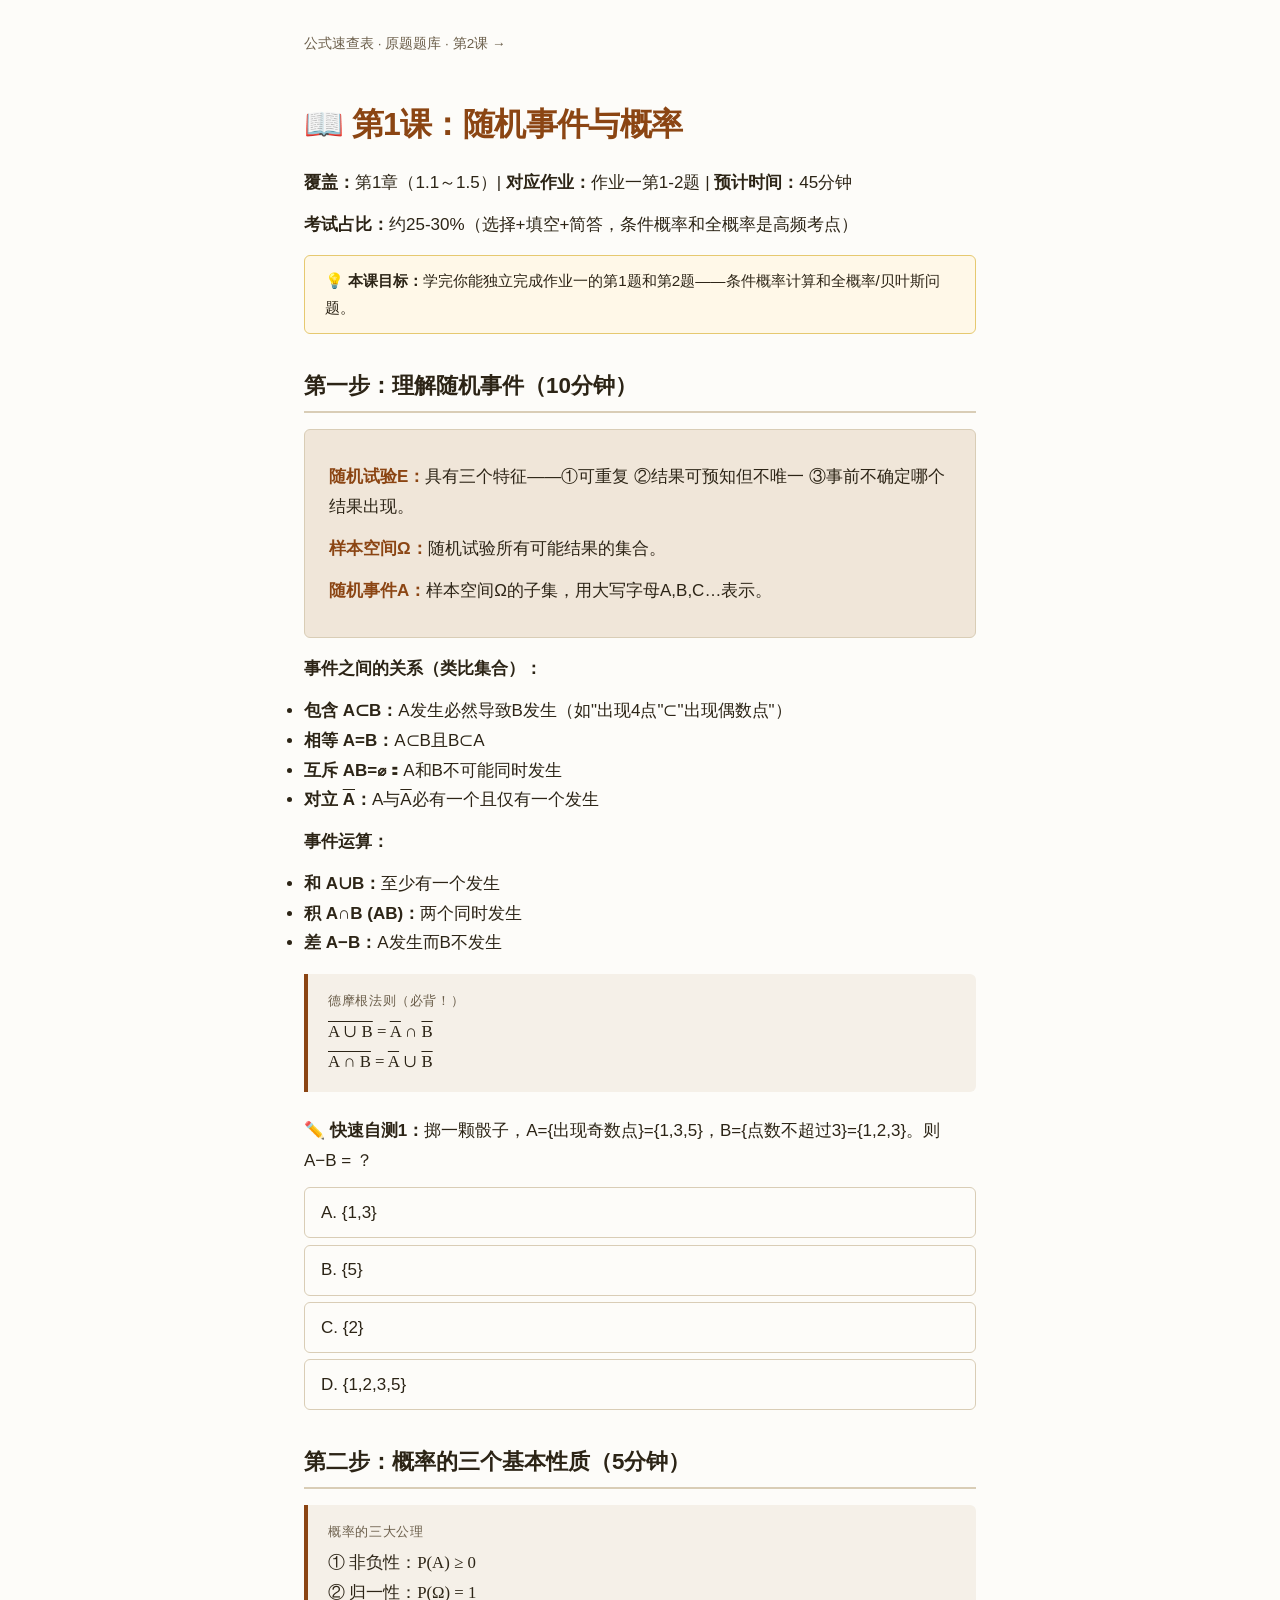
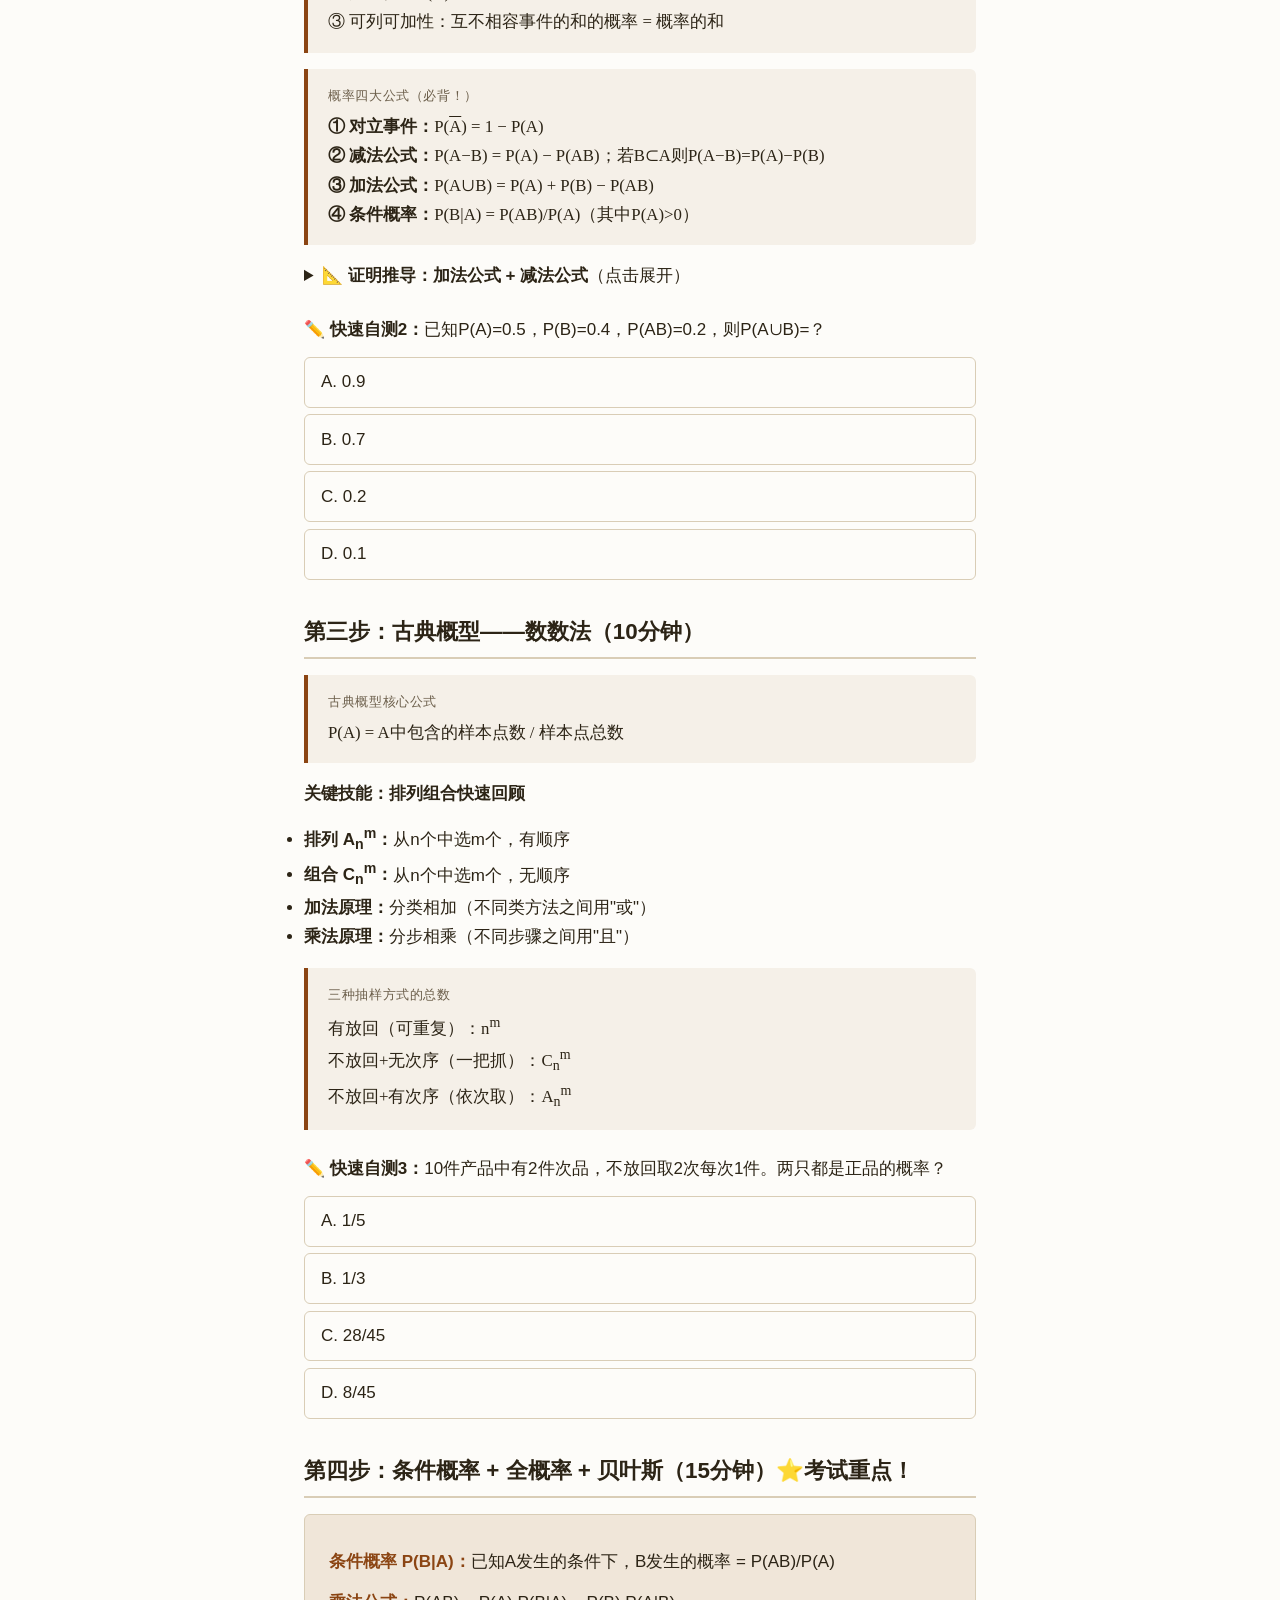
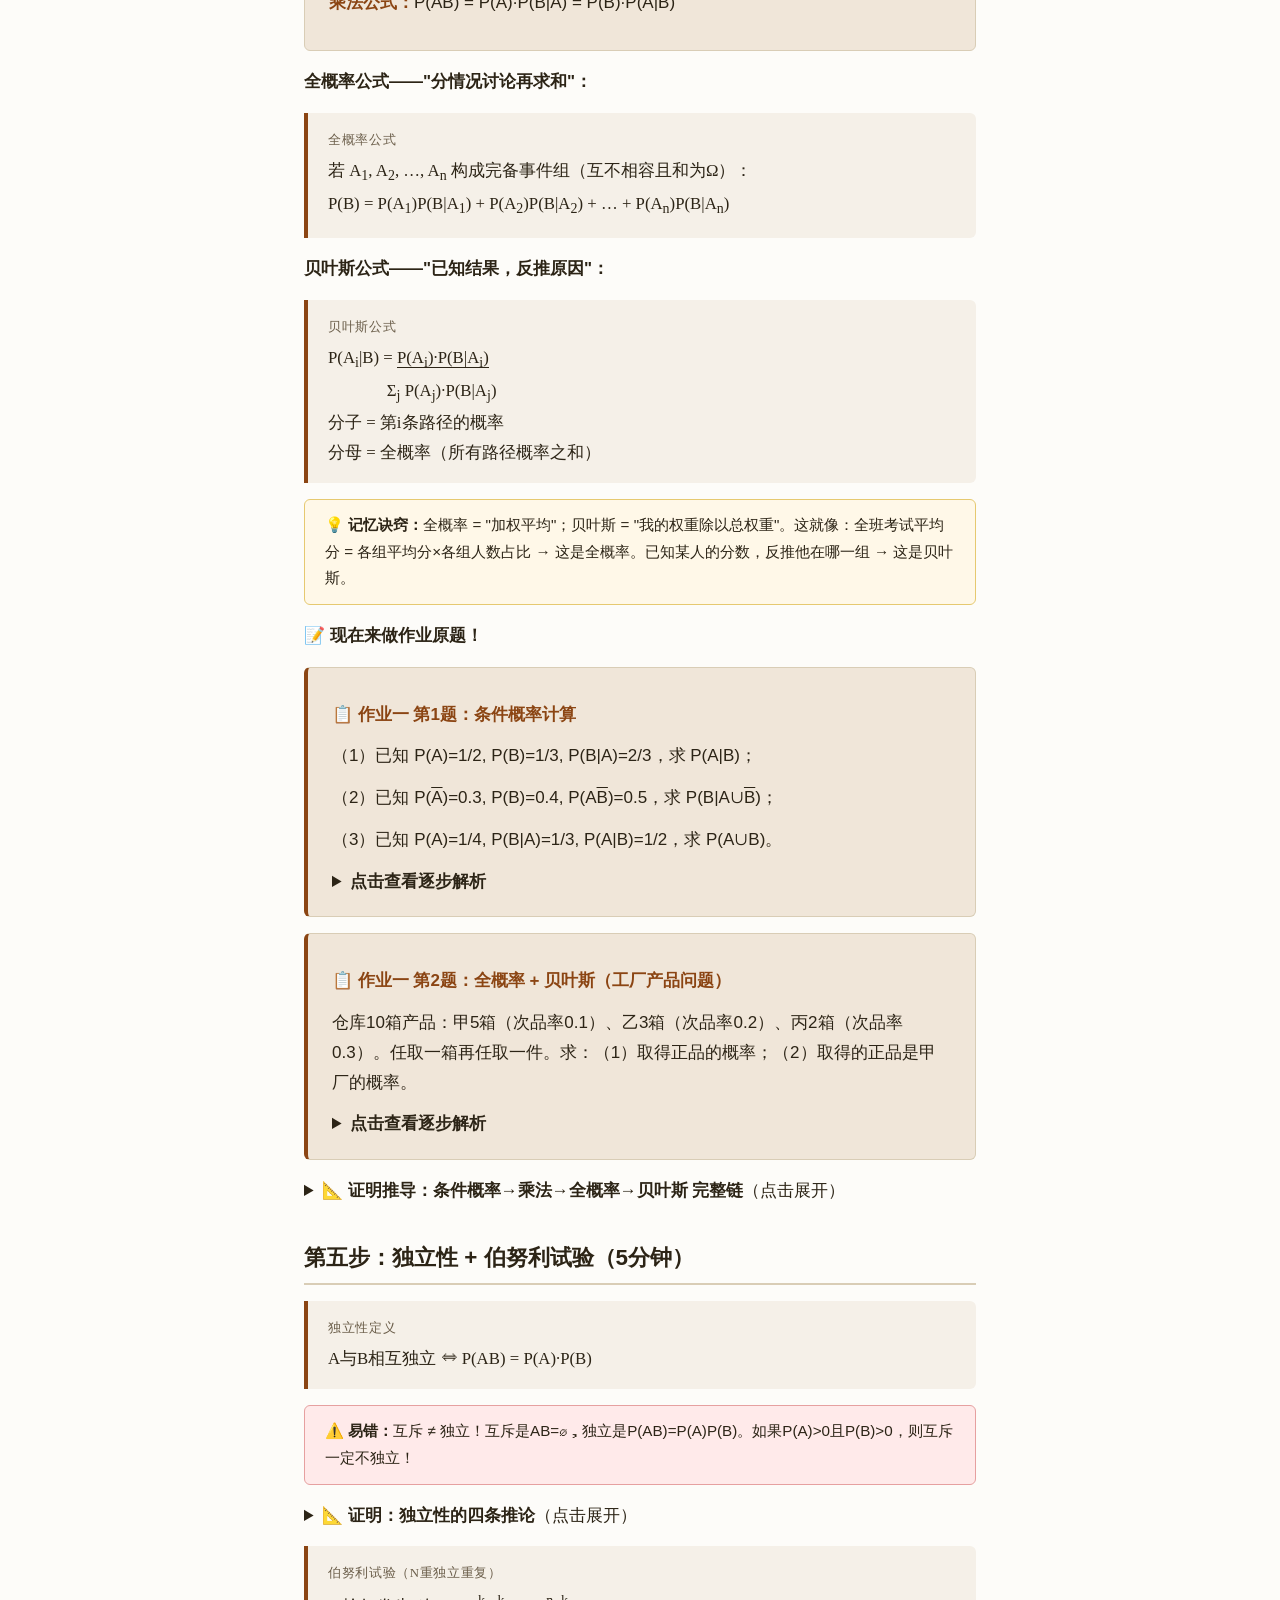
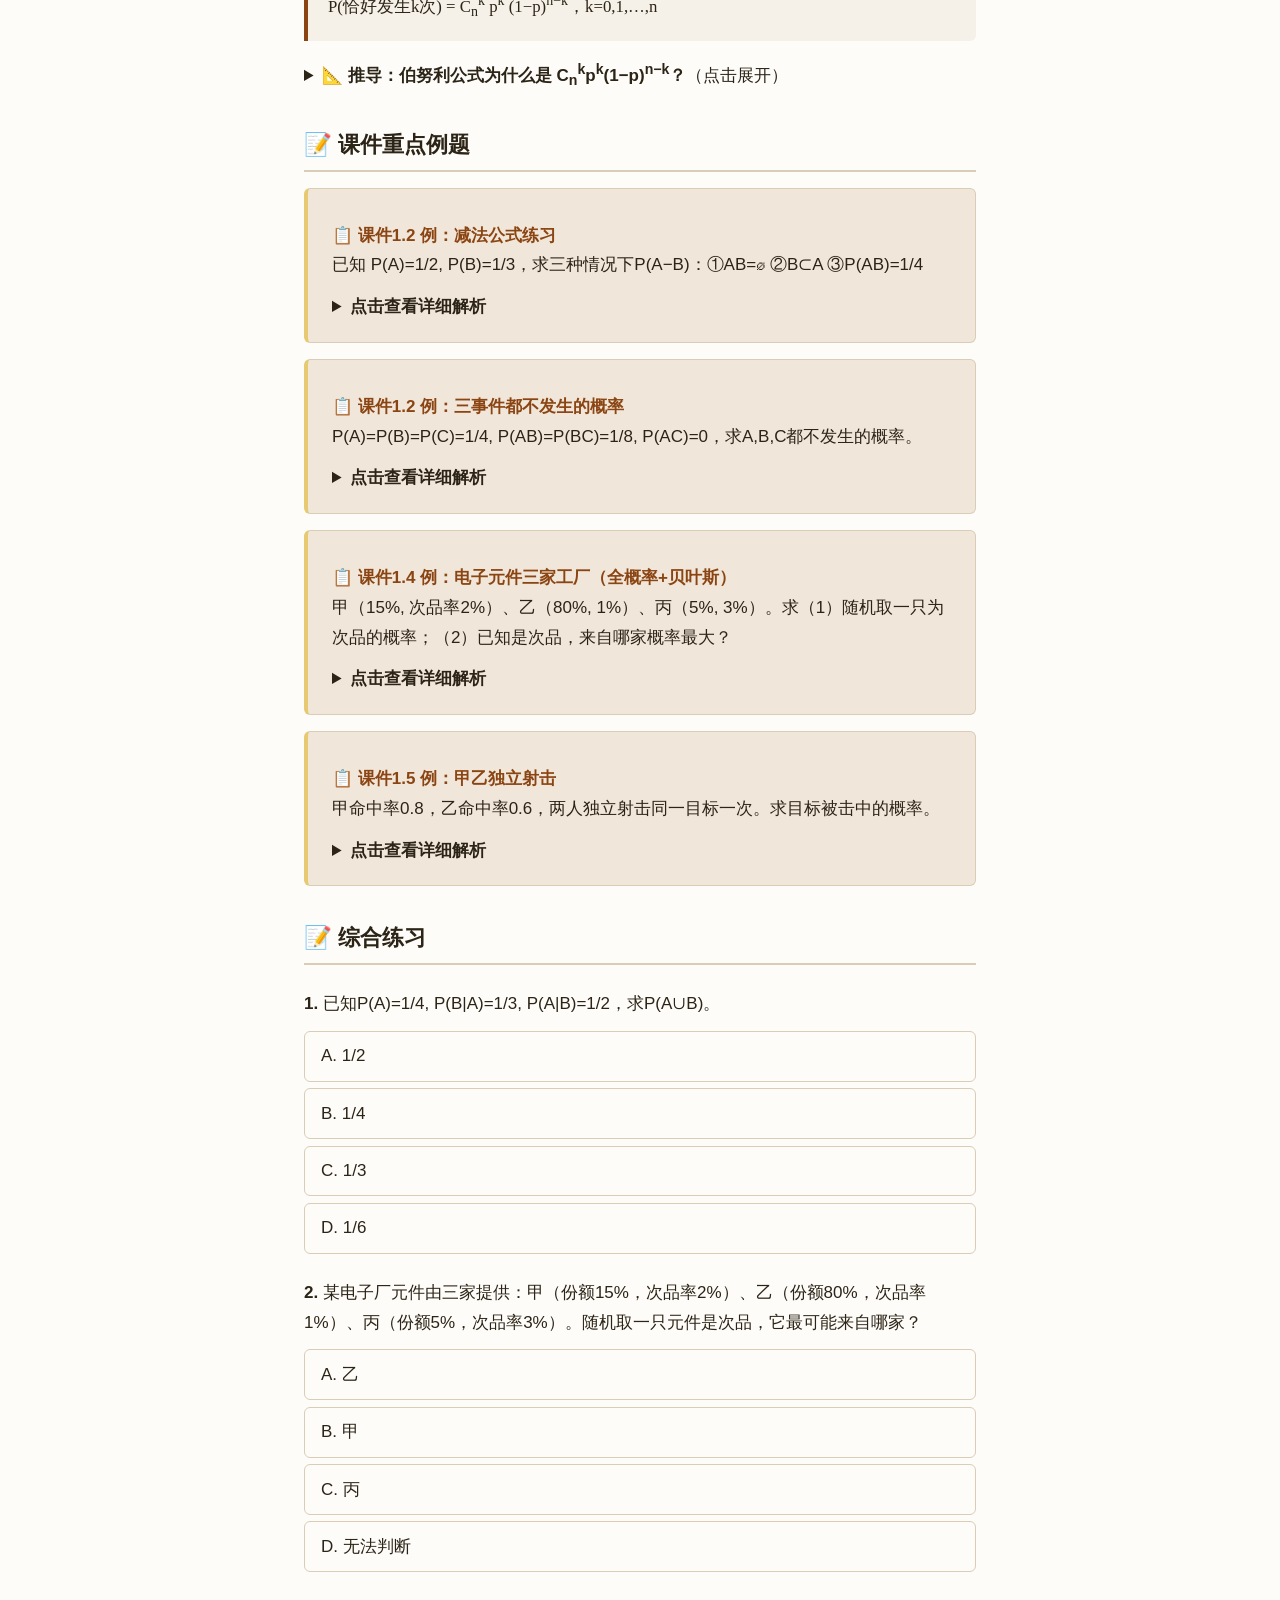
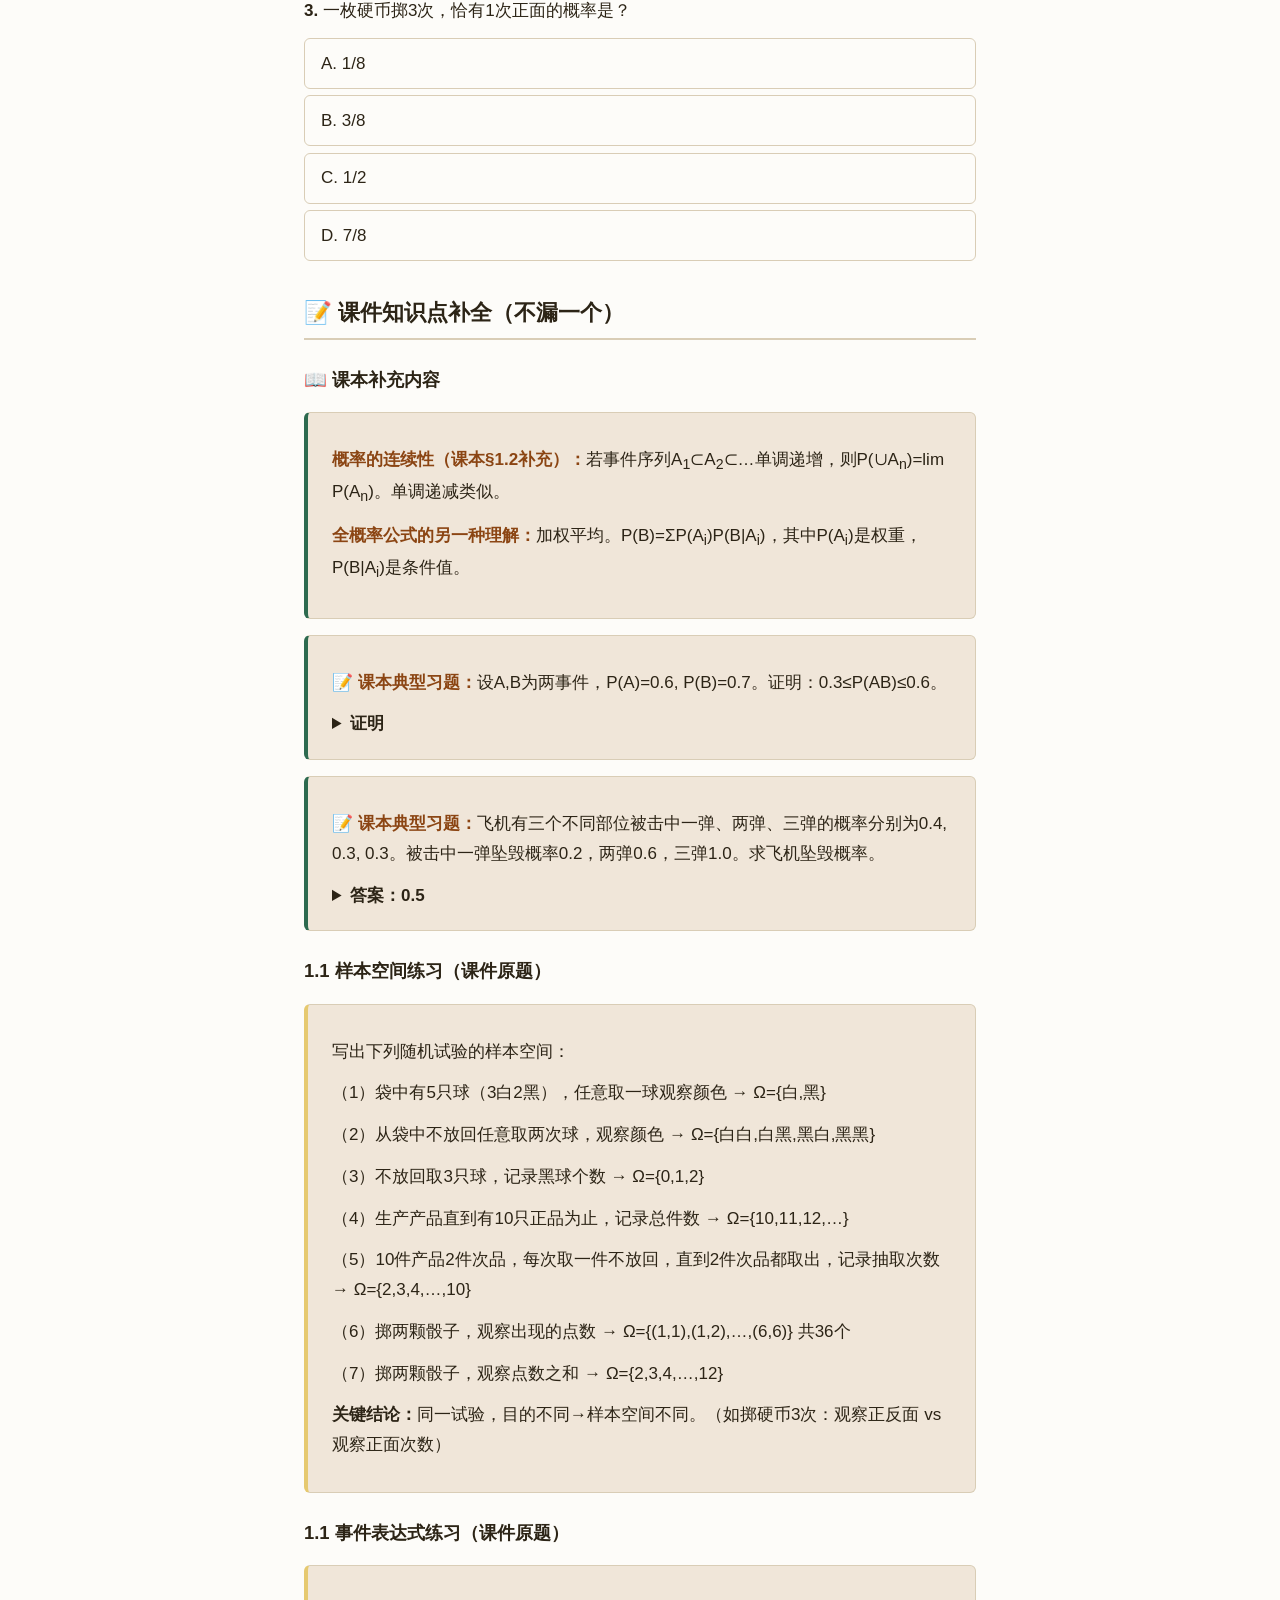
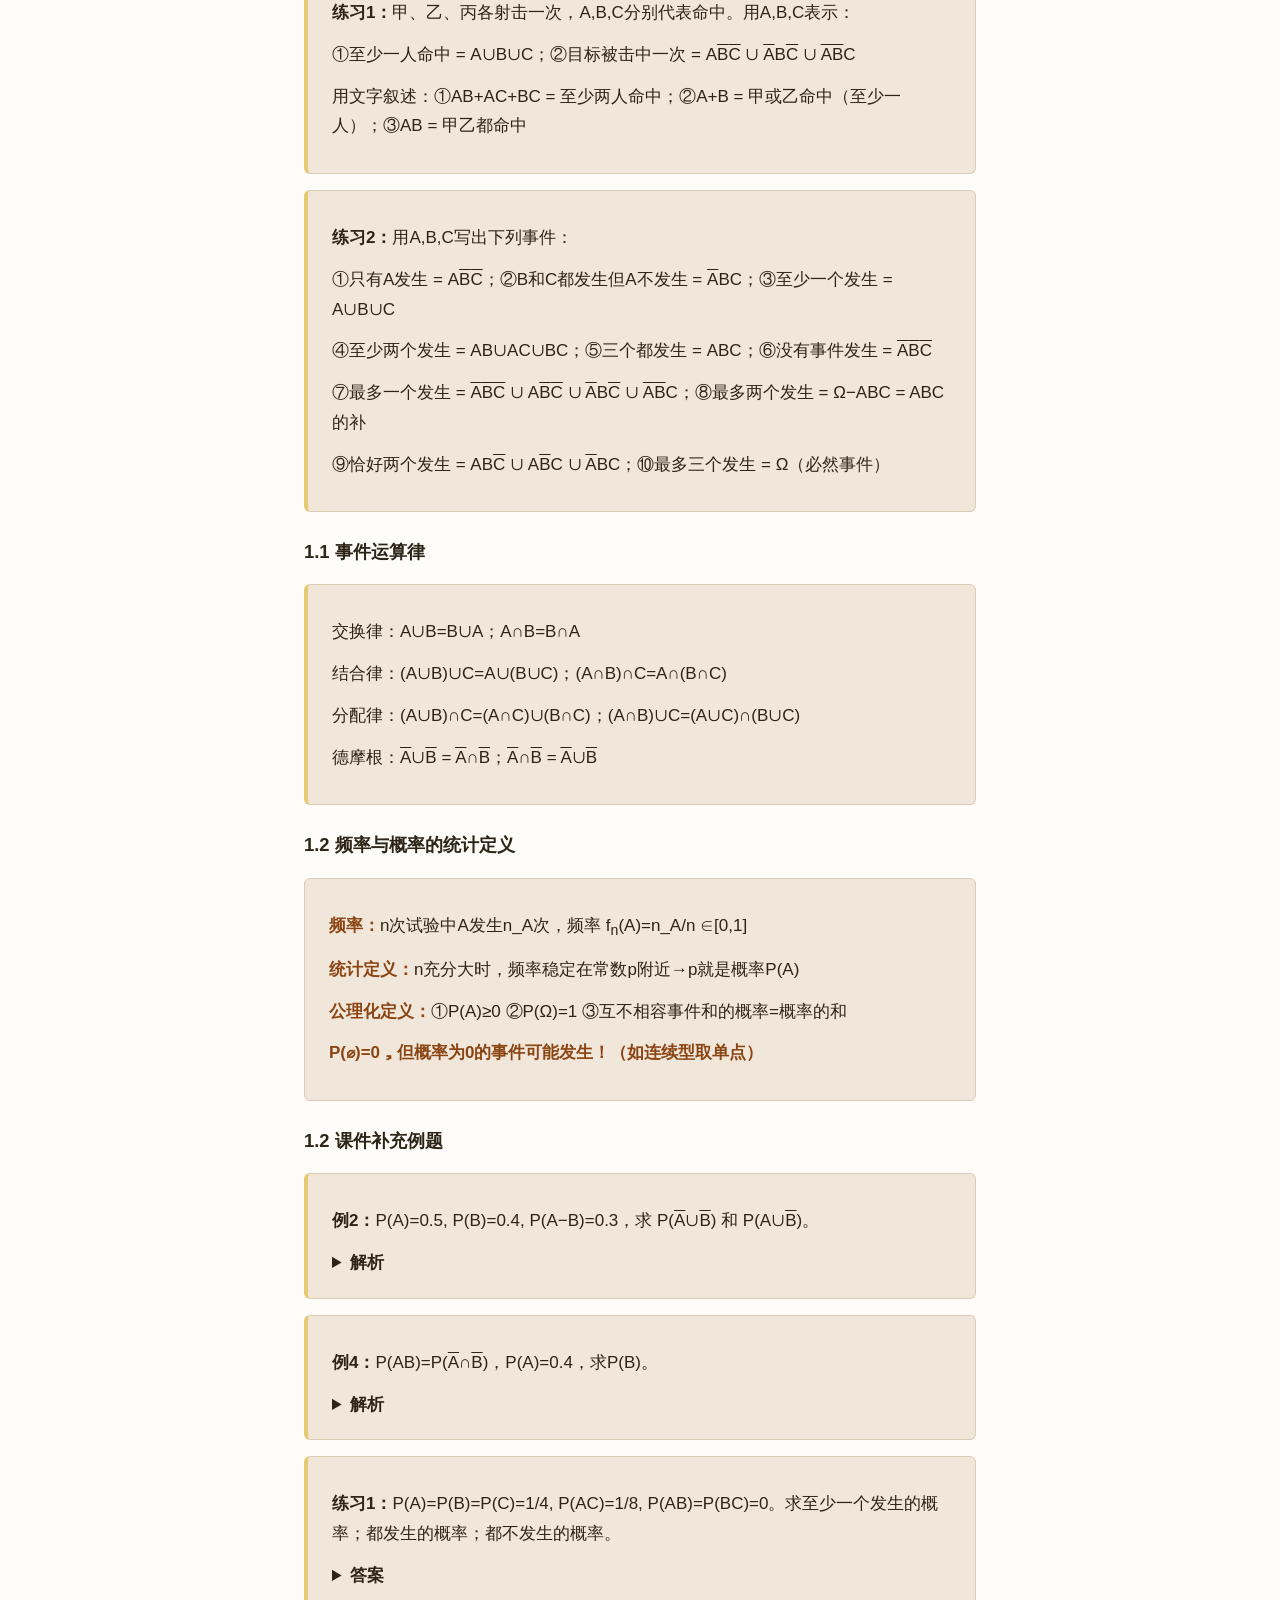
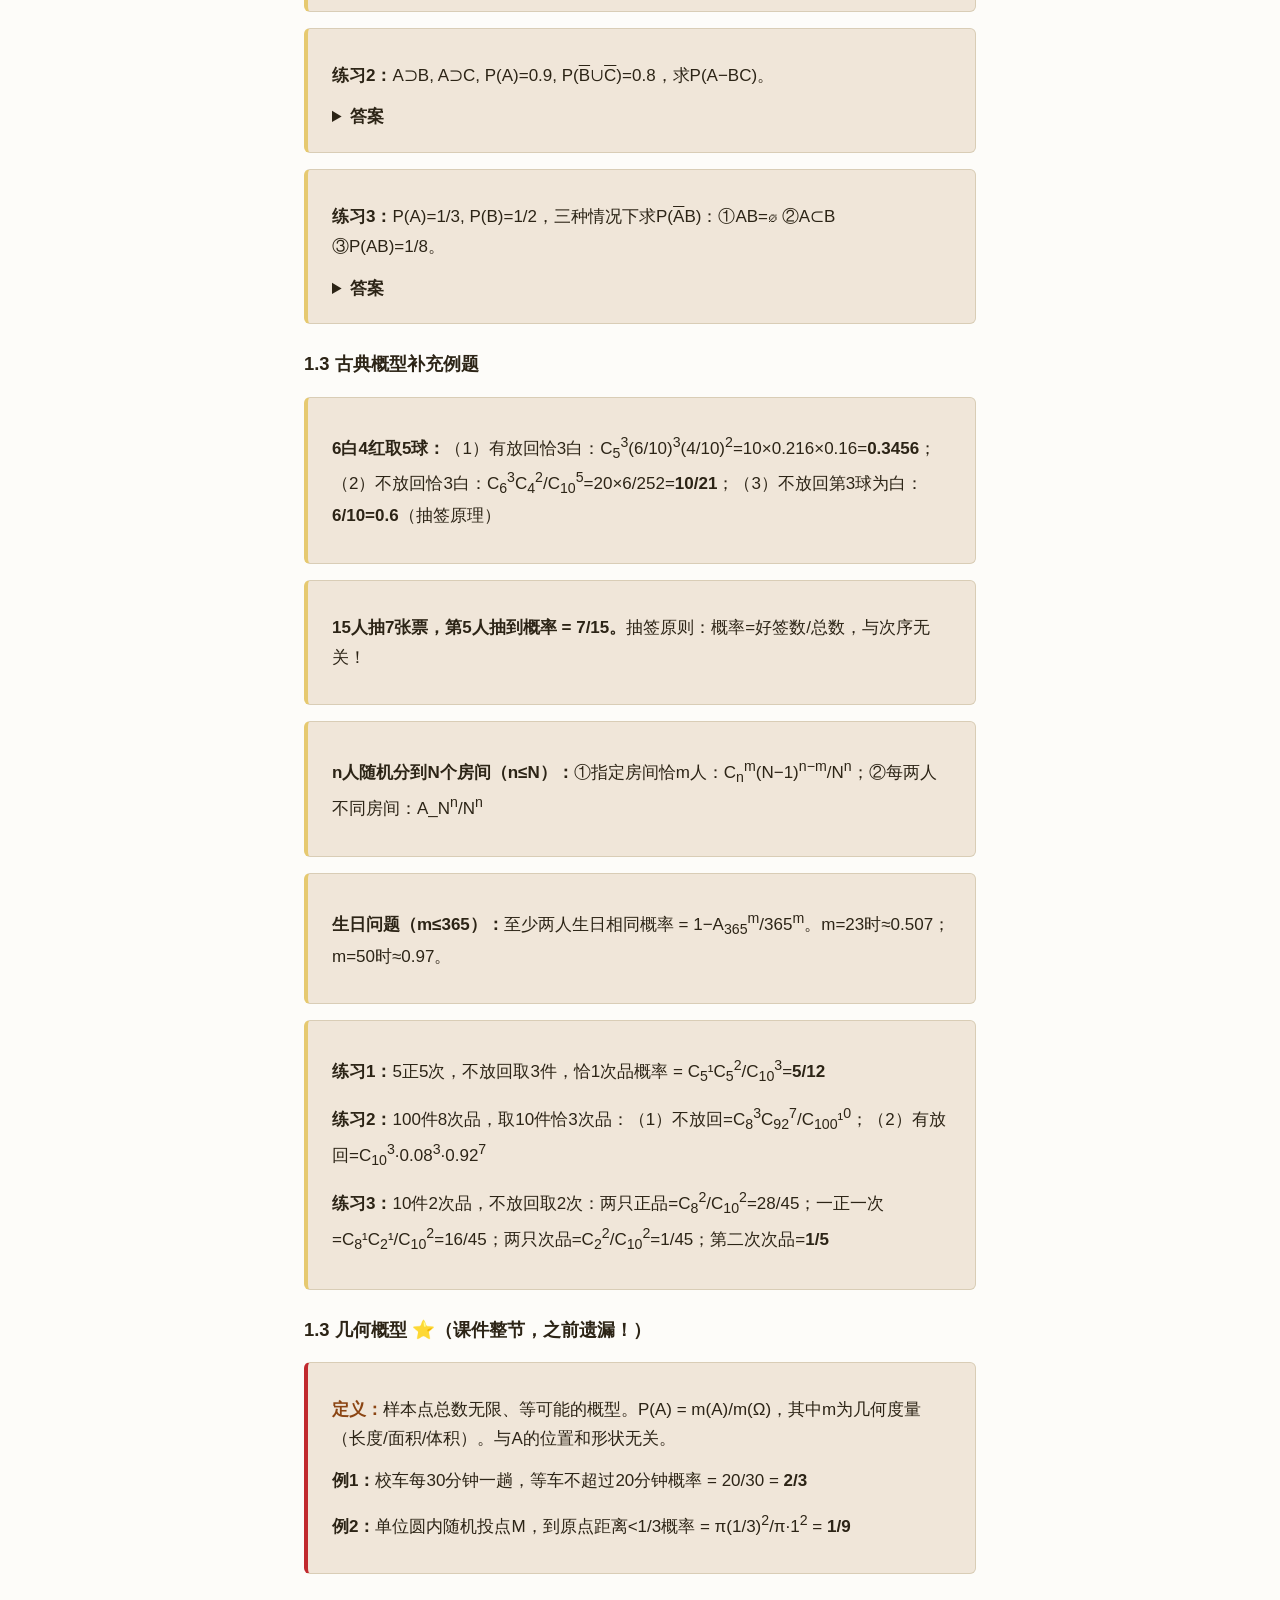
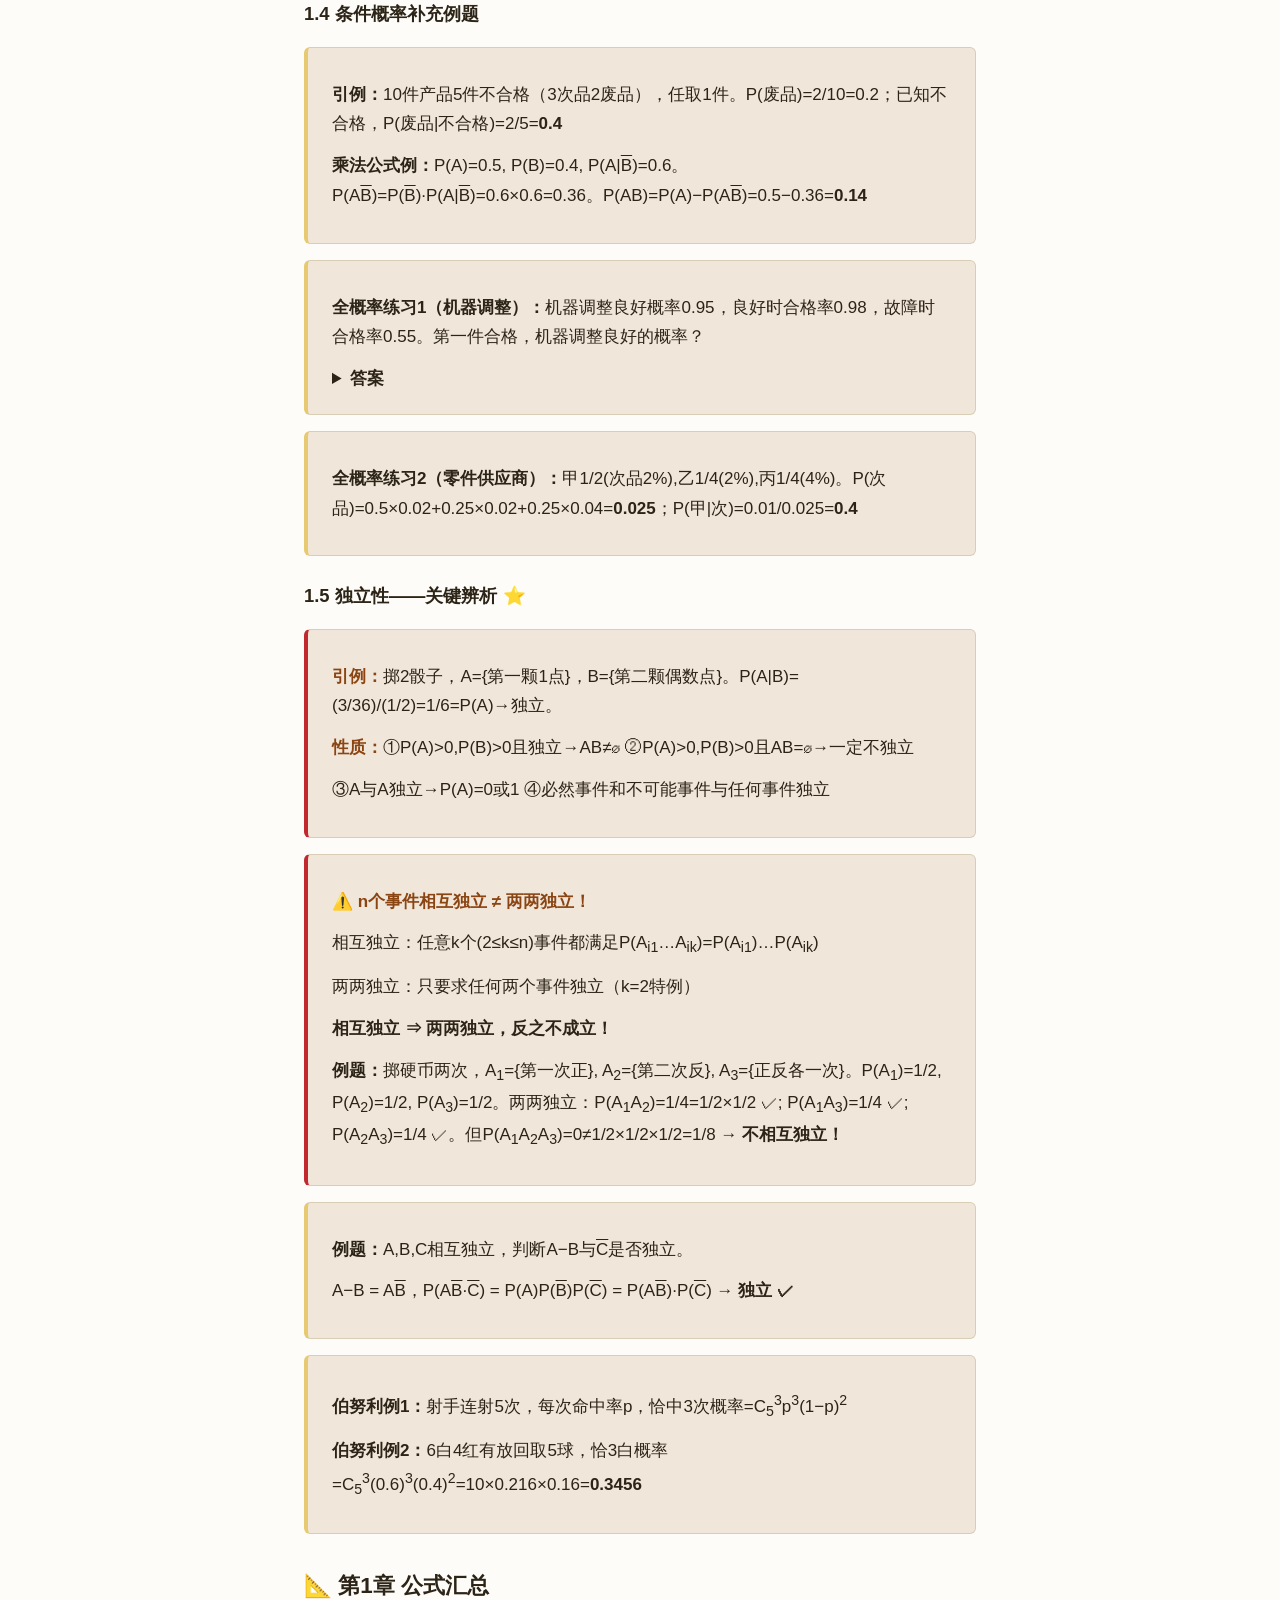
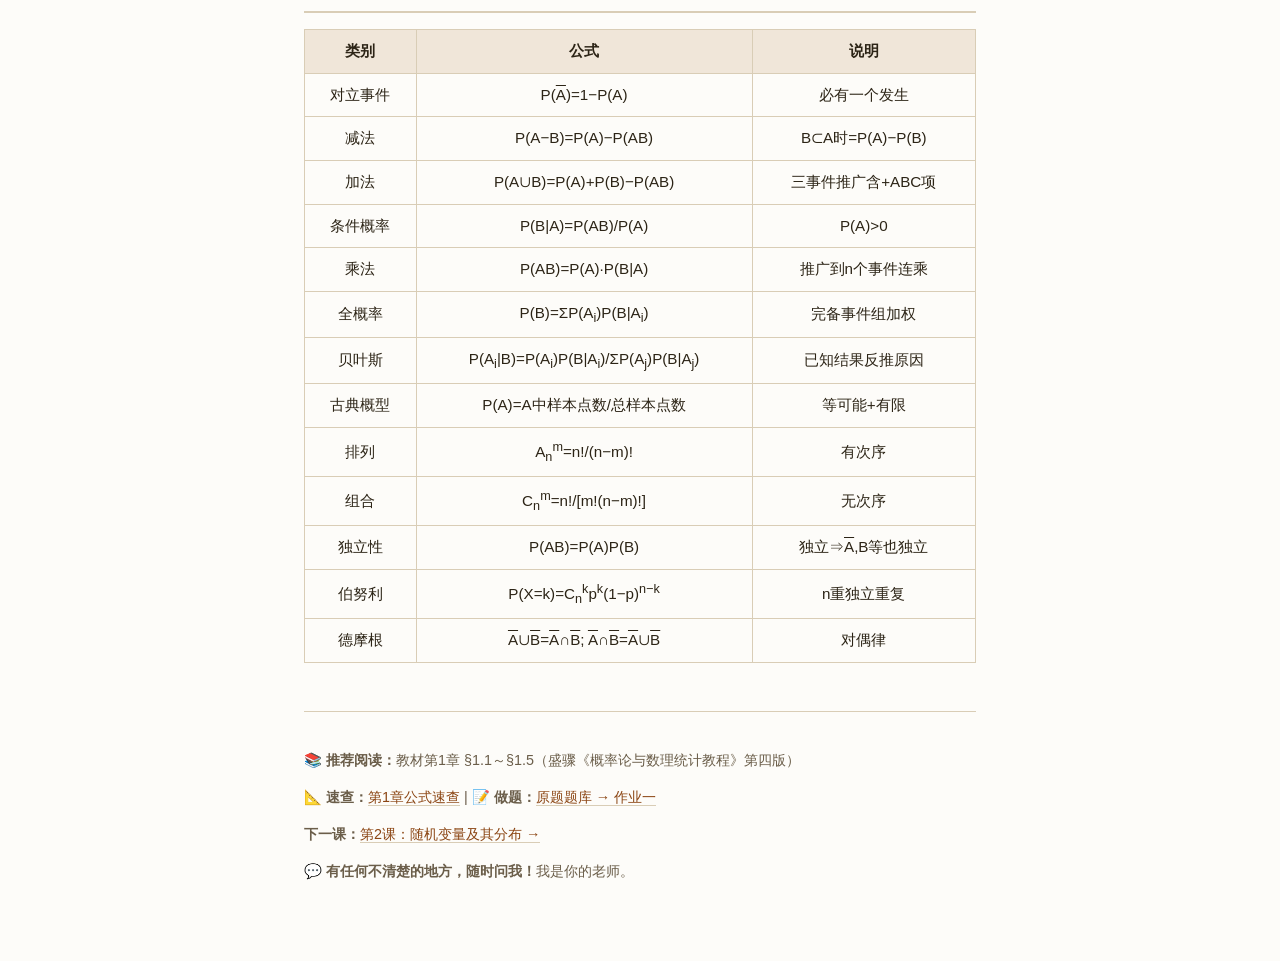
==== lessons/0001-random-events.html @ 6c40376c "修复Unicode结合字符macron→标准HTML overline（ĀB̄C̄等所有实例）" ====
<!DOCTYPE html>
<html lang="zh-CN">
<head>
<meta charset="UTF-8">
<meta name="viewport" content="width=device-width, initial-scale=1.0">
<title>第1课：随机事件与概率</title>
<link rel="stylesheet" href="../assets/style.css">
</head>
<body>

<nav class="breadcrumb">
  <a href="../reference/formula-cheat-sheet.html">公式速查表</a> ·
  <a href="../reference/exam-bank.html">原题题库</a> ·
  <a href="0002-random-variables.html">第2课 →</a>
</nav>

<h1>📖 第1课：随机事件与概率</h1>
<p><strong>覆盖：</strong>第1章（1.1～1.5）| <strong>对应作业：</strong>作业一第1-2题 | <strong>预计时间：</strong>45分钟</p>
<p><strong>考试占比：</strong>约25-30%（选择+填空+简答，条件概率和全概率是高频考点）</p>

<div class="tip">
  <strong>本课目标：</strong>学完你能独立完成作业一的第1题和第2题——条件概率计算和全概率/贝叶斯问题。
</div>

<!-- ====== SECTION 1 ====== -->
<h2>第一步：理解随机事件（10分钟）</h2>

<div class="def-card">
  <p><span class="term">随机试验E：</span>具有三个特征——①可重复 ②结果可预知但不唯一 ③事前不确定哪个结果出现。</p>
  <p><span class="term">样本空间Ω：</span>随机试验所有可能结果的集合。</p>
  <p><span class="term">随机事件A：</span>样本空间Ω的子集，用大写字母A,B,C…表示。</p>
</div>

<p><strong>事件之间的关系（类比集合）：</strong></p>
<ul>
  <li><strong>包含 A⊂B：</strong>A发生必然导致B发生（如"出现4点"⊂"出现偶数点"）</li>
  <li><strong>相等 A=B：</strong>A⊂B且B⊂A</li>
  <li><strong>互斥 AB=∅：</strong>A和B不可能同时发生</li>
  <li><strong>对立 <span style="text-decoration:overline">A</span>：</strong>A与<span style="text-decoration:overline">A</span>必有一个且仅有一个发生</li>
</ul>

<p><strong>事件运算：</strong></p>
<ul>
  <li><strong>和 A∪B：</strong>至少有一个发生</li>
  <li><strong>积 A∩B (AB)：</strong>两个同时发生</li>
  <li><strong>差 A−B：</strong>A发生而B不发生</li>
</ul>

<div class="formula">
  <span class="label">德摩根法则（必背！）</span>
  <span style="text-decoration:overline">A ∪ B</span> = <span style="text-decoration:overline">A</span> ∩ <span style="text-decoration:overline">B</span><br>
  <span style="text-decoration:overline">A ∩ B</span> = <span style="text-decoration:overline">A</span> ∪ <span style="text-decoration:overline">B</span>
</div>

<div class="quiz" id="quiz1">
  <p class="question"><strong>✏️ 快速自测1：</strong>掷一颗骰子，A={出现奇数点}={1,3,5}，B={点数不超过3}={1,2,3}。则 A−B = ？</p>
  <div class="options">
    <div class="option" onclick="checkQuiz('quiz1', this, false)">A. {1,3}</div>
    <div class="option" onclick="checkQuiz('quiz1', this, true)">B. {5}</div>
    <div class="option" onclick="checkQuiz('quiz1', this, false)">C. {2}</div>
    <div class="option" onclick="checkQuiz('quiz1', this, false)">D. {1,2,3,5}</div>
  </div>
  <div class="feedback" id="quiz1-fb"></div>
</div>

<!-- ====== SECTION 2 ====== -->
<h2>第二步：概率的三个基本性质（5分钟）</h2>

<div class="formula">
  <span class="label">概率的三大公理</span>
  ① 非负性：P(A) ≥ 0<br>
  ② 归一性：P(Ω) = 1<br>
  ③ 可列可加性：互不相容事件的和的概率 = 概率的和
</div>

<div class="formula">
  <span class="label">概率四大公式（必背！）</span>
  <strong>① 对立事件：</strong>P(<span style="text-decoration:overline">A</span>) = 1 − P(A)<br>
  <strong>② 减法公式：</strong>P(A−B) = P(A) − P(AB)；若B⊂A则P(A−B)=P(A)−P(B)<br>
  <strong>③ 加法公式：</strong>P(A∪B) = P(A) + P(B) − P(AB)<br>
  <strong>④ 条件概率：</strong>P(B|A) = P(AB)/P(A)（其中P(A)>0）
</div>

<details class="proof-block">
<summary><strong>📐 证明推导：加法公式 + 减法公式</strong>（点击展开）</summary>
<div style="padding:0.75rem 0">
<p><strong>加法公式 P(A∪B)=P(A)+P(B)−P(AB)：</strong></p>
<ol class="steps">
  <li>分解：A∪B = A ∪ (B−A) = A ∪ (B<span style="text-decoration:overline">A</span>)，且 A 与 B<span style="text-decoration:overline">A</span> 互不相容</li>
  <li>由可列可加性：P(A∪B) = P(A) + P(B<span style="text-decoration:overline">A</span>)</li>
  <li>又 B = AB ∪ B<span style="text-decoration:overline">A</span>（互不相容），P(B)=P(AB)+P(B<span style="text-decoration:overline">A</span>)，故 P(B<span style="text-decoration:overline">A</span>)=P(B)−P(AB)</li>
  <li>代入：P(A∪B)=P(A)+P(B)−P(AB)</li>
</ol>
<p><strong>减法公式 P(A−B)=P(A)−P(AB)：</strong></p>
<ol class="steps">
  <li>A = AB ∪ A<span style="text-decoration:overline">B</span>（互不相容）</li>
  <li>P(A)=P(AB)+P(A<span style="text-decoration:overline">B</span>)，而 A−B=A<span style="text-decoration:overline">B</span></li>
  <li>移项：P(A−B)=P(A)−P(AB)</li>
  <li>若 B⊂A，则 AB=B，P(A−B)=P(A)−P(B)，且 P(A)≥P(B)</li>
</ol>
</div>
</details>

<div class="quiz" id="quiz2">
  <p class="question"><strong>✏️ 快速自测2：</strong>已知P(A)=0.5，P(B)=0.4，P(AB)=0.2，则P(A∪B)=？</p>
  <div class="options">
    <div class="option" onclick="checkQuiz('quiz2', this, false)">A. 0.9</div>
    <div class="option" onclick="checkQuiz('quiz2', this, true)">B. 0.7</div>
    <div class="option" onclick="checkQuiz('quiz2', this, false)">C. 0.2</div>
    <div class="option" onclick="checkQuiz('quiz2', this, false)">D. 0.1</div>
  </div>
  <div class="feedback" id="quiz2-fb"></div>
</div>

<!-- ====== SECTION 3 ====== -->
<h2>第三步：古典概型——数数法（10分钟）</h2>

<div class="formula">
  <span class="label">古典概型核心公式</span>
  P(A) = A中包含的样本点数 / 样本点总数
</div>

<p><strong>关键技能：排列组合快速回顾</strong></p>
<ul>
  <li><strong>排列 A<sub>n</sub><sup>m</sup>：</strong>从n个中选m个，有顺序</li>
  <li><strong>组合 C<sub>n</sub><sup>m</sup>：</strong>从n个中选m个，无顺序</li>
  <li><strong>加法原理：</strong>分类相加（不同类方法之间用"或"）</li>
  <li><strong>乘法原理：</strong>分步相乘（不同步骤之间用"且"）</li>
</ul>

<div class="formula">
  <span class="label">三种抽样方式的总数</span>
  有放回（可重复）：n<sup>m</sup><br>
  不放回+无次序（一把抓）：C<sub>n</sub><sup>m</sup><br>
  不放回+有次序（依次取）：A<sub>n</sub><sup>m</sup>
</div>

<div class="quiz" id="quiz3">
  <p class="question"><strong>✏️ 快速自测3：</strong>10件产品中有2件次品，不放回取2次每次1件。两只都是正品的概率？</p>
  <div class="options">
    <div class="option" onclick="checkQuiz('quiz3', this, false)">A. 1/5</div>
    <div class="option" onclick="checkQuiz('quiz3', this, false)">B. 1/3</div>
    <div class="option" onclick="checkQuiz('quiz3', this, true)">C. 28/45</div>
    <div class="option" onclick="checkQuiz('quiz3', this, false)">D. 8/45</div>
  </div>
  <div class="feedback" id="quiz3-fb"></div>
</div>

<!-- ====== SECTION 4 ====== -->
<h2>第四步：条件概率 + 全概率 + 贝叶斯（15分钟）⭐考试重点！</h2>

<div class="def-card">
  <p><span class="term">条件概率 P(B|A)：</span>已知A发生的条件下，B发生的概率 = P(AB)/P(A)</p>
  <p><span class="term">乘法公式：</span>P(AB) = P(A)·P(B|A) = P(B)·P(A|B)</p>
</div>

<p><strong>全概率公式——"分情况讨论再求和"：</strong></p>
<div class="formula">
  <span class="label">全概率公式</span>
  若 A<sub>1</sub>, A<sub>2</sub>, …, A<sub>n</sub> 构成完备事件组（互不相容且和为Ω）：<br>
  P(B) = P(A<sub>1</sub>)P(B|A<sub>1</sub>) + P(A<sub>2</sub>)P(B|A<sub>2</sub>) + … + P(A<sub>n</sub>)P(B|A<sub>n</sub>)
</div>

<p><strong>贝叶斯公式——"已知结果，反推原因"：</strong></p>
<div class="formula">
  <span class="label">贝叶斯公式</span>
  P(A<sub>i</sub>|B) = <span style="border-bottom:1px solid #2c2416">P(A<sub>i</sub>)·P(B|A<sub>i</sub>)</span><br>
  <span style="margin-left:3.5em">Σ<sub>j</sub> P(A<sub>j</sub>)·P(B|A<sub>j</sub>)</span><br>
  分子 = 第i条路径的概率<br>
  分母 = 全概率（所有路径概率之和）
</div>

<div class="tip">
  <strong>记忆诀窍：</strong>全概率 = "加权平均"；贝叶斯 = "我的权重除以总权重"。这就像：全班考试平均分 = 各组平均分×各组人数占比 → 这是全概率。已知某人的分数，反推他在哪一组 → 这是贝叶斯。
</div>

<p><strong>📝 现在来做作业原题！</strong></p>

<div class="def-card" style="border-left:4px solid var(--accent)">
<p><span class="term">📋 作业一 第1题：条件概率计算</span></p>
<p>（1）已知 P(A)=1/2, P(B)=1/3, P(B|A)=2/3，求 P(A|B)；</p>
<p>（2）已知 P(<span style="text-decoration:overline">A</span>)=0.3, P(B)=0.4, P(A<span style="text-decoration:overline">B</span>)=0.5，求 P(B|A∪<span style="text-decoration:overline">B</span>)；</p>
<p>（3）已知 P(A)=1/4, P(B|A)=1/3, P(A|B)=1/2，求 P(A∪B)。</p>
<details><summary><strong>点击查看逐步解析</strong></summary>
<div style="padding:0.5rem 0">
<p><strong>（1）</strong><br>
<strong>已知：</strong>P(A)=1/2, P(B)=1/3, P(B|A)=2/3，<strong>求：</strong>P(A|B)<br><br>
<strong>第1步——用条件概率公式求P(AB)：</strong><br>
P(B|A) = P(AB)/P(A) → P(AB) = P(A) × P(B|A)<br>
代入：P(AB) = (1/2) × (2/3) = 2/6 = <strong>1/3</strong><br><br>
<strong>第2步——再用条件概率公式求P(A|B)：</strong><br>
P(A|B) = P(AB)/P(B) = (1/3)/(1/3) = <strong>1</strong><br>
（一个数除以自己=1，意味着已知B发生则A必定发生）</p>
<p><strong>（2）</strong><br>
<strong>已知：</strong>P(<span style="text-decoration:overline">A</span>)=0.3, P(B)=0.4, P(A<span style="text-decoration:overline">B</span>)=0.5，<strong>求：</strong>P(B|A∪<span style="text-decoration:overline">B</span>)<br><br>
<strong>第1步——求P(A)：</strong><br>
对立事件：P(A) = 1 − P(<span style="text-decoration:overline">A</span>) = 1 − 0.3 = <strong>0.7</strong><br><br>
<strong>第2步——求P(AB)：</strong><br>
减法公式：P(A−B) = P(A) − P(AB)，而A−B = A<span style="text-decoration:overline">B</span><br>
所以 P(AB) = P(A) − P(A<span style="text-decoration:overline">B</span>) = 0.7 − 0.5 = <strong>0.2</strong><br><br>
<strong>第3步——求P(A∪<span style="text-decoration:overline">B</span>)：</strong><br>
P(<span style="text-decoration:overline">B</span>) = 1 − 0.4 = 0.6<br>
加法公式：P(A∪<span style="text-decoration:overline">B</span>) = P(A) + P(<span style="text-decoration:overline">B</span>) − P(A<span style="text-decoration:overline">B</span>)<br>
= 0.7 + 0.6 − 0.5 = <strong>0.8</strong><br><br>
<strong>第4步——求P(B|A∪<span style="text-decoration:overline">B</span>)：</strong><br>
条件概率：该值 = P(B∩(A∪<span style="text-decoration:overline">B</span>))/P(A∪<span style="text-decoration:overline">B</span>)<br>
B∩(A∪<span style="text-decoration:overline">B</span>) = B∩A = AB（B和<span style="text-decoration:overline">B</span>交集为空，只剩AB）<br>
= 0.2/0.8 = <strong>0.25</strong></p>
<p><strong>（3）</strong><br>
<strong>已知：</strong>P(A)=1/4, P(B|A)=1/3, P(A|B)=1/2，<strong>求：</strong>P(A∪B)<br><br>
<strong>第1步——求P(AB)：</strong><br>
P(B|A) = P(AB)/P(A) → P(AB) = (1/4) × (1/3) = <strong>1/12</strong><br><br>
<strong>第2步——求P(B)：</strong><br>
P(A|B) = P(AB)/P(B) → P(B) = P(AB)/P(A|B)<br>
= (1/12)/(1/2) = (1/12) × (2/1) = <strong>1/6</strong><br><br>
<strong>第3步——求P(A∪B)：</strong><br>
加法公式：P(A∪B) = P(A) + P(B) − P(AB)<br>
= 1/4 + 1/6 − 1/12 = 3/12 + 2/12 − 1/12 = <strong>4/12 = 1/3</strong></p>
</div>
</details>
</div>

<div class="def-card" style="border-left:4px solid var(--accent)">
<p><span class="term">📋 作业一 第2题：全概率 + 贝叶斯（工厂产品问题）</span></p>
<p>仓库10箱产品：甲5箱（次品率0.1）、乙3箱（次品率0.2）、丙2箱（次品率0.3）。任取一箱再任取一件。求：（1）取得正品的概率；（2）取得的正品是甲厂的概率。</p>
<details><summary><strong>点击查看逐步解析</strong></summary>
<div style="padding:0.5rem 0">
<p><strong>（1）求取得正品的概率——用全概率公式</strong><br><br>
<strong>第1步：确定完备事件组（划分）</strong><br>
取到哪家工厂的箱子就是划分：<br>
A<sub>1</sub> = {甲厂}，A<sub>2</sub> = {乙厂}，A<sub>3</sub> = {丙厂}<br>
这三个事件互斥（取一箱只能来自一家），且合起来就是全部可能（Ω）<br><br>
<strong>第2步：求先验概率 P(A<sub>i</sub>)</strong><br>
从10箱中任取一箱，每箱被取到概率相同：<br>
P(A<sub>1</sub>) = 5/10 = <strong>0.5</strong>（甲厂5箱）<br>
P(A<sub>2</sub>) = 3/10 = <strong>0.3</strong>（乙厂3箱）<br>
P(A<sub>3</sub>) = 2/10 = <strong>0.2</strong>（丙厂2箱）<br>
检验：0.5+0.3+0.2=1 ✓<br><br>
<strong>第3步：求条件概率 P(B|A<sub>i</sub>)</strong><br>
设B = {取得正品}<br>
已知各厂次品率，正品率 = 1 − 次品率：<br>
P(B|A<sub>1</sub>) = 1 − 0.1 = <strong>0.9</strong>（甲厂正品率）<br>
P(B|A<sub>2</sub>) = 1 − 0.2 = <strong>0.8</strong>（乙厂正品率）<br>
P(B|A<sub>3</sub>) = 1 − 0.3 = <strong>0.7</strong>（丙厂正品率）<br><br>
<strong>第4步：套全概率公式</strong><br>
P(B) = P(A<sub>1</sub>)P(B|A<sub>1</sub>) + P(A<sub>2</sub>)P(B|A<sub>2</sub>) + P(A<sub>3</sub>)P(B|A<sub>3</sub>)<br>
= 0.5 × 0.9 + 0.3 × 0.8 + 0.2 × 0.7<br>
= 0.45 + 0.24 + 0.14<br>
= <strong>0.83</strong><br><br>
<strong>（2）求取得的正品来自甲厂的概率——用贝叶斯公式</strong><br><br>
<strong>第1步：明确要算什么</strong><br>
已知结果是B（正品），问原因A<sub>1</sub>（甲厂）的概率：P(A<sub>1</sub>|B)<br><br>
<strong>第2步：套贝叶斯公式</strong><br>
P(A<sub>1</sub>|B) = P(A<sub>1</sub>)P(B|A<sub>1</sub>) / P(B)<br>
分子：甲厂的权重 = 0.5 × 0.9 = 0.45<br>
分母：全概率 = 0.83（第(1)问算出来的）<br>
= 0.45 / 0.83 ≈ <strong>0.542</strong><br><br>
<strong>理解：</strong>取到正品时，有54.2%的概率来自甲厂。为什么甲厂最高？因为甲厂份额最大（50%），虽然它的正品率不是最高。</p>
</div>
</details>
</div>

<details class="proof-block">
<summary><strong>📐 证明推导：条件概率→乘法→全概率→贝叶斯 完整链</strong>（点击展开）</summary>
<div style="padding:0.75rem 0">
<p><strong>起点：</strong>条件概率定义 P(B|A)=P(AB)/P(A)（P(A)>0）</p>
<p><strong>① 乘法公式：</strong>变形得 P(AB)=P(A)·P(B|A)=P(B)·P(A|B)；推广到n个：P(A<sub>1</sub>…A<sub>n</sub>)=P(A<sub>1</sub>)P(A<sub>2</sub>|A<sub>1</sub>)…P(A<sub>n</sub>|A<sub>1</sub>…A<sub>n</sub><sub>−</sub><sub>1</sub>)</p>
<p><strong>② 全概率公式：</strong></p>
<ol class="steps">
  <li>完备事件组 A<sub>1</sub>…A<sub>n</sub>：互不相容，∪A<sub>i</sub>=Ω，P(A<sub>i</sub>)>0</li>
  <li>B = BΩ = B(∪A<sub>i</sub>) = ∪(BA<sub>i</sub>)，各项互不相容</li>
  <li>P(B) = ΣP(BA<sub>i</sub>) = ΣP(A<sub>i</sub>)·P(B|A<sub>i</sub>)（每项用乘法公式）</li>
</ol>
<p><strong>③ 贝叶斯公式：</strong></p>
<ol class="steps">
  <li>P(A<sub>i</sub>|B) = P(A<sub>i</sub>B)/P(B)（条件概率定义）</li>
  <li>分子 = P(A<sub>i</sub>)·P(B|A<sub>i</sub>)（乘法公式）</li>
  <li>分母 = ΣP(A<sub>j</sub>)·P(B|A<sub>j</sub>)（全概率公式）</li>
  <li>代入即得贝叶斯公式</li>
</ol>
</div>
</details>

<!-- ====== SECTION 5 ====== -->
<h2>第五步：独立性 + 伯努利试验（5分钟）</h2>

<div class="formula">
  <span class="label">独立性定义</span>
  A与B相互独立 ⟺ P(AB) = P(A)·P(B)
</div>

<div class="warning">
  <strong>易错：</strong>互斥 ≠ 独立！互斥是AB=∅，独立是P(AB)=P(A)P(B)。如果P(A)>0且P(B)>0，则互斥一定不独立！
</div>

<details class="proof-block">
<summary><strong>📐 证明：独立性的四条推论</strong>（点击展开）</summary>
<div style="padding:0.75rem 0">
<p><strong>结论：</strong>若A与B独立，则<span style="text-decoration:overline">A</span>与B、A与<span style="text-decoration:overline">B</span>、<span style="text-decoration:overline">A</span>与<span style="text-decoration:overline">B</span>也都独立。</p>
<p><strong>以<span style="text-decoration:overline">A</span>与B为例：</strong></p>
<ol class="steps">
  <li>P(<span style="text-decoration:overline">A</span>B) = P(B−AB) = P(B) − P(AB)</li>
  <li>独立 ⇒ P(AB)=P(A)P(B)</li>
  <li>P(<span style="text-decoration:overline">A</span>B) = P(B) − P(A)P(B) = P(B)[1−P(A)] = P(B)P(<span style="text-decoration:overline">A</span>)</li>
  <li>即 P(<span style="text-decoration:overline">A</span>B)=P(<span style="text-decoration:overline">A</span>)P(B)，故<span style="text-decoration:overline">A</span>与B独立</li>
</ol>
<p>其余两种情况同理可证。</p>
</div>
</details>

<div class="formula">
  <span class="label">伯努利试验（n重独立重复）</span>
  P(恰好发生k次) = C<sub>n</sub><sup>k</sup> p<sup>k</sup> (1−p)<sup>n−k</sup>，k=0,1,…,n
</div>

<details class="proof-block">
<summary><strong>📐 推导：伯努利公式为什么是 C<sub>n</sub><sup>k</sup>p<sup>k</sup>(1−p)<sup>n</sup><sup>−</sup><sup>k</sup>？</strong>（点击展开）</summary>
<div style="padding:0.75rem 0">
<ol class="steps">
  <li>先考虑一种特定序列：前k次A发生，后n−k次A不发生。概率 = p<sup>k</sup>(1−p)<sup>n</sup><sup>−</sup><sup>k</sup>（独立性）</li>
  <li>"恰好k次" = 在n个位置中选k个给A发生，有 C<sub>n</sub><sup>k</sup> 种选法</li>
  <li>每种选法对应概率相同（p<sup>k</sup>(1−p)<sup>n</sup><sup>−</sup><sup>k</sup>），且不同选法对应事件互不相容</li>
  <li>总概率 = C<sub>n</sub><sup>k</sup> · p<sup>k</sup> · (1−p)<sup>n</sup><sup>−</sup><sup>k</sup></li>
</ol>
</div>
</details>

<!-- ====== COMPREHENSIVE QUIZ ====== -->
<h2>📝 课件重点例题</h2>

<div class="def-card" style="border-left:4px solid #e6c970">
<p><span class="term">📋 课件1.2 例：减法公式练习</span><br>
已知 P(A)=1/2, P(B)=1/3，求三种情况下P(A−B)：①AB=∅ ②B⊂A ③P(AB)=1/4</p>
<details><summary><strong>点击查看详细解析</strong></summary>
<div style="padding:0.5rem 0">
<p><strong>核心公式：</strong>P(A−B) = P(A) − P(AB)</p>
<p><strong>① AB=∅（A和B互斥）：</strong><br>
互斥意味着AB=∅，所以P(AB)=0<br>
P(A−B) = P(A) − 0 = 1/2 − 0 = <strong>1/2</strong></p>
<p><strong>② B⊂A（B包含于A）：</strong><br>
B⊂A意味着AB = B（B中的元素都在A中）<br>
所以P(AB) = P(B) = 1/3<br>
P(A−B) = P(A) − P(AB) = 1/2 − 1/3 = 3/6 − 2/6 = <strong>1/6</strong></p>
<p><strong>③ P(AB)=1/4：</strong><br>
直接代入：P(A−B) = 1/2 − 1/4 = <strong>1/4</strong></p>
</div>
</details>
</div>

<div class="def-card" style="border-left:4px solid #e6c970">
<p><span class="term">📋 课件1.2 例：三事件都不发生的概率</span><br>
P(A)=P(B)=P(C)=1/4, P(AB)=P(BC)=1/8, P(AC)=0，求A,B,C都不发生的概率。</p>
<details><summary><strong>点击查看详细解析</strong></summary>
<div style="padding:0.5rem 0">
<p><strong>第1步：理解"都不发生"</strong><br>
"都不发生" = A不发生且B不发生且C不发生 = <span style="text-decoration:overline">A</span><span style="text-decoration:overline">B</span><span style="text-decoration:overline">C</span><br>
由德摩根法则：<span style="text-decoration:overline">A</span><span style="text-decoration:overline">B</span><span style="text-decoration:overline">C</span> = <span style="text-decoration:overline">A∪B∪C</span><br>
所以 P(都不发生) = 1 − P(A∪B∪C)</p>
<p><strong>第2步：求P(A∪B∪C)</strong><br>
三事件加法公式：<br>
P(A∪B∪C) = P(A)+P(B)+P(C) − P(AB) − P(BC) − P(AC) + P(ABC)<br>
= 1/4+1/4+1/4 − 1/8 − 1/8 − 0 + P(ABC)<br>
= 3/4 − 1/4 + P(ABC) = 1/2 + P(ABC)</p>
<p><strong>第3步：确定P(ABC)</strong><br>
因为ABC⊂AC，而P(AC)=0<br>
概率为0的事件的子事件概率也为0，所以P(ABC)=0<br>
因此P(A∪B∪C) = 1/2 + 0 = <strong>1/2</strong></p>
<p><strong>第4步：求答案</strong><br>
P(都不发生) = 1 − 1/2 = <strong>1/2</strong></p>
</div>
</details>
</div>

<div class="def-card" style="border-left:4px solid #e6c970">
<p><span class="term">📋 课件1.4 例：电子元件三家工厂（全概率+贝叶斯）</span><br>
甲（15%, 次品率2%）、乙（80%, 1%）、丙（5%, 3%）。求（1）随机取一只为次品的概率；（2）已知是次品，来自哪家概率最大？</p>
<details><summary><strong>点击查看详细解析</strong></summary>
<div style="padding:0.5rem 0">
<p><strong>（1）全概率公式：</strong><br>
设B={次品}，A<sub>1</sub>={甲},A<sub>2</sub>={乙},A<sub>3</sub>={丙}<br>
P(B) = P(A<sub>1</sub>)P(B|A<sub>1</sub>) + P(A<sub>2</sub>)P(B|A<sub>2</sub>) + P(A<sub>3</sub>)P(B|A<sub>3</sub>)<br>
= 0.15×0.02 + 0.80×0.01 + 0.05×0.03<br>
= 0.003 + 0.008 + 0.0015<br>
= <strong>0.0125</strong></p>
<p><strong>（2）贝叶斯公式——分别算三家：</strong><br>
P(A<sub>1</sub>|B) = 0.15×0.02 / 0.0125 = 0.003 / 0.0125 = <strong>0.24</strong><br>
P(A<sub>2</sub>|B) = 0.80×0.01 / 0.0125 = 0.008 / 0.0125 = <strong>0.64</strong><br>
P(A<sub>3</sub>|B) = 0.05×0.03 / 0.0125 = 0.0015 / 0.0125 = <strong>0.12</strong><br>
验证：0.24+0.64+0.12=1 ✓<br>
结论：<strong>乙厂最大（64%）</strong>——虽然乙的次品率最低，但份额最大，所以已知次品时最可能来自乙。</p>
</div>
</details>
</div>

<div class="def-card" style="border-left:4px solid #e6c970">
<p><span class="term">📋 课件1.5 例：甲乙独立射击</span><br>
甲命中率0.8，乙命中率0.6，两人独立射击同一目标一次。求目标被击中的概率。</p>
<details><summary><strong>点击查看详细解析</strong></summary>
<div style="padding:0.5rem 0">
<p><strong>解法一——加法公式：</strong><br>
设A={甲击中}, B={乙击中}，P(A)=0.8, P(B)=0.6<br>
"目标被击中" = A∪B<br>
独立 ⇒ P(AB)=P(A)P(B)=0.8×0.6=0.48<br>
P(A∪B) = P(A)+P(B)−P(AB) = 0.8+0.6−0.48 = <strong>0.92</strong></p>
<p><strong>解法二——对立事件：</strong><br>
"目标被击中"的对立是"两人都没击中"<br>
P(都没击中) = P(<span style="text-decoration:overline">A</span>)P(<span style="text-decoration:overline">B</span>) = (1−0.8)×(1−0.6) = 0.2×0.4 = 0.08<br>
P(击中) = 1 − 0.08 = <strong>0.92</strong></p>
</div>
</details>
</div>

<h2>📝 综合练习</h2>

<div class="quiz" id="quiz4">
  <p class="question"><strong>1.</strong> 已知P(A)=1/4, P(B|A)=1/3, P(A|B)=1/2，求P(A∪B)。</p>
  <div class="options">
    <div class="option" onclick="checkQuiz('quiz4', this, false)">A. 1/2</div>
    <div class="option" onclick="checkQuiz('quiz4', this, false)">B. 1/4</div>
    <div class="option" onclick="checkQuiz('quiz4', this, true)">C. 1/3</div>
    <div class="option" onclick="checkQuiz('quiz4', this, false)">D. 1/6</div>
  </div>
  <div class="feedback" id="quiz4-fb"></div>
</div>

<div class="quiz" id="quiz5">
  <p class="question"><strong>2.</strong> 某电子厂元件由三家提供：甲（份额15%，次品率2%）、乙（份额80%，次品率1%）、丙（份额5%，次品率3%）。随机取一只元件是次品，它最可能来自哪家？</p>
  <div class="options">
    <div class="option" onclick="checkQuiz('quiz5', this, true)">A. 乙</div>
    <div class="option" onclick="checkQuiz('quiz5', this, false)">B. 甲</div>
    <div class="option" onclick="checkQuiz('quiz5', this, false)">C. 丙</div>
    <div class="option" onclick="checkQuiz('quiz5', this, false)">D. 无法判断</div>
  </div>
  <div class="feedback" id="quiz5-fb"></div>
</div>

<div class="quiz" id="quiz6">
  <p class="question"><strong>3.</strong> 一枚硬币掷3次，恰有1次正面的概率是？</p>
  <div class="options">
    <div class="option" onclick="checkQuiz('quiz6', this, false)">A. 1/8</div>
    <div class="option" onclick="checkQuiz('quiz6', this, true)">B. 3/8</div>
    <div class="option" onclick="checkQuiz('quiz6', this, false)">C. 1/2</div>
    <div class="option" onclick="checkQuiz('quiz6', this, false)">D. 7/8</div>
  </div>
  <div class="feedback" id="quiz6-fb"></div>
</div>

<h2>📝 课件知识点补全（不漏一个）</h2>

<h3>📖 课本补充内容</h3>
<div class="def-card" style="border-left:4px solid #2d6a4f">
<p><span class="term">概率的连续性（课本§1.2补充）：</span>若事件序列A<sub>1</sub>⊂A<sub>2</sub>⊂…单调递增，则P(∪A<sub>n</sub>)=lim P(A<sub>n</sub>)。单调递减类似。</p>
<p><span class="term">全概率公式的另一种理解：</span>加权平均。P(B)=ΣP(A<sub>i</sub>)P(B|A<sub>i</sub>)，其中P(A<sub>i</sub>)是权重，P(B|A<sub>i</sub>)是条件值。</p>
</div>
<div class="def-card" style="border-left:4px solid #2d6a4f">
<p><span class="term">📝 课本典型习题：</span>设A,B为两事件，P(A)=0.6, P(B)=0.7。证明：0.3≤P(AB)≤0.6。</p>
<details><summary><strong>证明</strong></summary>①P(AB)≤P(A)=0.6（AB⊂A）；②P(A∪B)=P(A)+P(B)−P(AB)≤1→0.6+0.7−P(AB)≤1→P(AB)≥0.3。所以0.3≤P(AB)≤0.6。</details>
</div>
<div class="def-card" style="border-left:4px solid #2d6a4f">
<p><span class="term">📝 课本典型习题：</span>飞机有三个不同部位被击中一弹、两弹、三弹的概率分别为0.4, 0.3, 0.3。被击中一弹坠毁概率0.2，两弹0.6，三弹1.0。求飞机坠毁概率。</p>
<details><summary><strong>答案：0.5</strong></summary>P=0.4×0.2+0.3×0.6+0.3×1.0=0.08+0.18+0.30=0.5</details>
</div>

<h3>1.1 样本空间练习（课件原题）</h3>
<div class="def-card" style="border-left:4px solid #e6c970">
<p>写出下列随机试验的样本空间：</p>
<p>（1）袋中有5只球（3白2黑），任意取一球观察颜色 → Ω={白,黑}</p>
<p>（2）从袋中不放回任意取两次球，观察颜色 → Ω={白白,白黑,黑白,黑黑}</p>
<p>（3）不放回取3只球，记录黑球个数 → Ω={0,1,2}</p>
<p>（4）生产产品直到有10只正品为止，记录总件数 → Ω={10,11,12,…}</p>
<p>（5）10件产品2件次品，每次取一件不放回，直到2件次品都取出，记录抽取次数 → Ω={2,3,4,…,10}</p>
<p>（6）掷两颗骰子，观察出现的点数 → Ω={(1,1),(1,2),…,(6,6)} 共36个</p>
<p>（7）掷两颗骰子，观察点数之和 → Ω={2,3,4,…,12}</p>
<p><strong>关键结论：</strong>同一试验，目的不同→样本空间不同。（如掷硬币3次：观察正反面 vs 观察正面次数）</p>
</div>

<h3>1.1 事件表达式练习（课件原题）</h3>
<div class="def-card" style="border-left:4px solid #e6c970">
<p><strong>练习1：</strong>甲、乙、丙各射击一次，A,B,C分别代表命中。用A,B,C表示：</p>
<p>①至少一人命中 = A∪B∪C；②目标被击中一次 = A<span style="text-decoration:overline">B</span><span style="text-decoration:overline">C</span> ∪ <span style="text-decoration:overline">A</span>B<span style="text-decoration:overline">C</span> ∪ <span style="text-decoration:overline">A</span><span style="text-decoration:overline">B</span>C</p>
<p>用文字叙述：①AB+AC+BC = 至少两人命中；②A+B = 甲或乙命中（至少一人）；③AB = 甲乙都命中</p>
</div>
<div class="def-card" style="border-left:4px solid #e6c970">
<p><strong>练习2：</strong>用A,B,C写出下列事件：</p>
<p>①只有A发生 = A<span style="text-decoration:overline">B</span><span style="text-decoration:overline">C</span>；②B和C都发生但A不发生 = <span style="text-decoration:overline">A</span>BC；③至少一个发生 = A∪B∪C</p>
<p>④至少两个发生 = AB∪AC∪BC；⑤三个都发生 = ABC；⑥没有事件发生 = <span style="text-decoration:overline">A</span><span style="text-decoration:overline">B</span><span style="text-decoration:overline">C</span></p>
<p>⑦最多一个发生 = <span style="text-decoration:overline">A</span><span style="text-decoration:overline">B</span><span style="text-decoration:overline">C</span> ∪ A<span style="text-decoration:overline">B</span><span style="text-decoration:overline">C</span> ∪ <span style="text-decoration:overline">A</span>B<span style="text-decoration:overline">C</span> ∪ <span style="text-decoration:overline">A</span><span style="text-decoration:overline">B</span>C；⑧最多两个发生 = Ω−ABC = ABC的补</p>
<p>⑨恰好两个发生 = AB<span style="text-decoration:overline">C</span> ∪ A<span style="text-decoration:overline">B</span>C ∪ <span style="text-decoration:overline">A</span>BC；⑩最多三个发生 = Ω（必然事件）</p>
</div>

<h3>1.1 事件运算律</h3>
<div class="def-card" style="border-left:4px solid #e6c970">
<p>交换律：A∪B=B∪A；A∩B=B∩A</p>
<p>结合律：(A∪B)∪C=A∪(B∪C)；(A∩B)∩C=A∩(B∩C)</p>
<p>分配律：(A∪B)∩C=(A∩C)∪(B∩C)；(A∩B)∪C=(A∪C)∩(B∪C)</p>
<p>德摩根：<span style="text-decoration:overline">A</span>∪<span style="text-decoration:overline">B</span> = <span style="text-decoration:overline">A</span>∩<span style="text-decoration:overline">B</span>；<span style="text-decoration:overline">A</span>∩<span style="text-decoration:overline">B</span> = <span style="text-decoration:overline">A</span>∪<span style="text-decoration:overline">B</span></p>
</div>

<h3>1.2 频率与概率的统计定义</h3>
<div class="def-card">
<p><span class="term">频率：</span>n次试验中A发生n_A次，频率 f<sub>n</sub>(A)=n_A/n ∈[0,1]</p>
<p><span class="term">统计定义：</span>n充分大时，频率稳定在常数p附近→p就是概率P(A)</p>
<p><span class="term">公理化定义：</span>①P(A)≥0 ②P(Ω)=1 ③互不相容事件和的概率=概率的和</p>
<p><span class="term">P(∅)=0，但概率为0的事件可能发生！（如连续型取单点）</span></p>
</div>

<h3>1.2 课件补充例题</h3>
<div class="def-card" style="border-left:4px solid #e6c970">
<p><strong>例2：</strong>P(A)=0.5, P(B)=0.4, P(A−B)=0.3，求 P(<span style="text-decoration:overline">A</span>∪<span style="text-decoration:overline">B</span>) 和 P(A∪<span style="text-decoration:overline">B</span>)。</p>
<details><summary><strong>解析</strong></summary>P(AB)=0.5−0.3=0.2。<span style="text-decoration:overline">A</span>∪<span style="text-decoration:overline">B</span> = (AB)̄（德摩根）→ P=1−0.2=0.8。P(A∪<span style="text-decoration:overline">B</span>)=P(A)+P(<span style="text-decoration:overline">B</span>)−P(A<span style="text-decoration:overline">B</span>)=0.5+0.6−0.3=0.8</details>
</div>
<div class="def-card" style="border-left:4px solid #e6c970">
<p><strong>例4：</strong>P(AB)=P(<span style="text-decoration:overline">A</span>∩<span style="text-decoration:overline">B</span>)，P(A)=0.4，求P(B)。</p>
<details><summary><strong>解析</strong></summary><span style="text-decoration:overline">A</span>∩<span style="text-decoration:overline">B</span> = (A∪B)̄，所以P(AB)=1−P(A∪B)=1−P(A)−P(B)+P(AB) → 0=1−0.4−P(B) → P(B)=<strong>0.6</strong></details>
</div>
<div class="def-card" style="border-left:4px solid #e6c970">
<p><strong>练习1：</strong>P(A)=P(B)=P(C)=1/4, P(AC)=1/8, P(AB)=P(BC)=0。求至少一个发生的概率；都发生的概率；都不发生的概率。</p>
<details><summary><strong>答案</strong></summary>至少一个=5/8；都发生=0（因为P(AB)=0, ABC⊂AB）；都不发生=3/8</details>
</div>
<div class="def-card" style="border-left:4px solid #e6c970">
<p><strong>练习2：</strong>A⊃B, A⊃C, P(A)=0.9, P(<span style="text-decoration:overline">B</span>∪<span style="text-decoration:overline">C</span>)=0.8，求P(A−BC)。</p>
<details><summary><strong>答案</strong></summary>P(BC)=1−0.8=0.2。A−BC中BC⊂A（因为B⊂A,C⊂A→BC⊂A），P(A−BC)=0.9−0.2=<strong>0.7</strong></details>
</div>
<div class="def-card" style="border-left:4px solid #e6c970">
<p><strong>练习3：</strong>P(A)=1/3, P(B)=1/2，三种情况下求P(<span style="text-decoration:overline">A</span>B)：①AB=∅ ②A⊂B ③P(AB)=1/8。</p>
<details><summary><strong>答案</strong></summary>P(<span style="text-decoration:overline">A</span>B)=P(B)−P(AB)。①1/2−0=<strong>1/2</strong>；②A⊂B→AB=A→1/2−1/3=<strong>1/6</strong>；③1/2−1/8=<strong>3/8</strong></details>
</div>

<h3>1.3 古典概型补充例题</h3>
<div class="def-card" style="border-left:4px solid #e6c970">
<p><strong>6白4红取5球：</strong>（1）有放回恰3白：C<sub>5</sub><sup>3</sup>(6/10)<sup>3</sup>(4/10)<sup>2</sup>=10×0.216×0.16=<strong>0.3456</strong>；（2）不放回恰3白：C<sub>6</sub><sup>3</sup>C<sub>4</sub><sup>2</sup>/C<sub>1</sub><sub>0</sub><sup>5</sup>=20×6/252=<strong>10/21</strong>；（3）不放回第3球为白：<strong>6/10=0.6</strong>（抽签原理）</p>
</div>
<div class="def-card" style="border-left:4px solid #e6c970">
<p><strong>15人抽7张票，第5人抽到概率 = 7/15。</strong>抽签原则：概率=好签数/总数，与次序无关！</p>
</div>
<div class="def-card" style="border-left:4px solid #e6c970">
<p><strong>n人随机分到N个房间（n≤N）：</strong>①指定房间恰m人：C<sub>n</sub><sup>m</sup>(N−1)<sup>n</sup><sup>−</sup><sup>m</sup>/N<sup>n</sup>；②每两人不同房间：A_N<sup>n</sup>/N<sup>n</sup></p>
</div>
<div class="def-card" style="border-left:4px solid #e6c970">
<p><strong>生日问题（m≤365）：</strong>至少两人生日相同概率 = 1−A<sub>3</sub><sub>6</sub><sub>5</sub><sup>m</sup>/365<sup>m</sup>。m=23时≈0.507；m=50时≈0.97。</p>
</div>
<div class="def-card" style="border-left:4px solid #e6c970">
<p><strong>练习1：</strong>5正5次，不放回取3件，恰1次品概率 = C<sub>5</sub>¹C<sub>5</sub><sup>2</sup>/C<sub>1</sub><sub>0</sub><sup>3</sup>=<strong>5/12</strong></p>
<p><strong>练习2：</strong>100件8次品，取10件恰3次品：（1）不放回=C<sub>8</sub><sup>3</sup>C<sub>9</sub><sub>2</sub><sup>7</sup>/C<sub>1</sub><sub>0</sub><sub>0</sub>¹<sup>0</sup>；（2）有放回=C<sub>1</sub><sub>0</sub><sup>3</sup>·0.08<sup>3</sup>·0.92<sup>7</sup></p>
<p><strong>练习3：</strong>10件2次品，不放回取2次：两只正品=C<sub>8</sub><sup>2</sup>/C<sub>1</sub><sub>0</sub><sup>2</sup>=28/45；一正一次=C<sub>8</sub>¹C<sub>2</sub>¹/C<sub>1</sub><sub>0</sub><sup>2</sup>=16/45；两只次品=C<sub>2</sub><sup>2</sup>/C<sub>1</sub><sub>0</sub><sup>2</sup>=1/45；第二次次品=<strong>1/5</strong></p>
</div>

<h3>1.3 几何概型 ⭐（课件整节，之前遗漏！）</h3>
<div class="def-card" style="border-left:4px solid #c1292e">
<p><span class="term">定义：</span>样本点总数无限、等可能的概型。P(A) = m(A)/m(Ω)，其中m为几何度量（长度/面积/体积）。与A的位置和形状无关。</p>
<p><strong>例1：</strong>校车每30分钟一趟，等车不超过20分钟概率 = 20/30 = <strong>2/3</strong></p>
<p><strong>例2：</strong>单位圆内随机投点M，到原点距离<1/3概率 = π(1/3)<sup>2</sup>/π·1<sup>2</sup> = <strong>1/9</strong></p>
</div>

<h3>1.4 条件概率补充例题</h3>
<div class="def-card" style="border-left:4px solid #e6c970">
<p><strong>引例：</strong>10件产品5件不合格（3次品2废品），任取1件。P(废品)=2/10=0.2；已知不合格，P(废品|不合格)=2/5=<strong>0.4</strong></p>
<p><strong>乘法公式例：</strong>P(A)=0.5, P(B)=0.4, P(A|<span style="text-decoration:overline">B</span>)=0.6。P(A<span style="text-decoration:overline">B</span>)=P(<span style="text-decoration:overline">B</span>)·P(A|<span style="text-decoration:overline">B</span>)=0.6×0.6=0.36。P(AB)=P(A)−P(A<span style="text-decoration:overline">B</span>)=0.5−0.36=<strong>0.14</strong></p>
</div>
<div class="def-card" style="border-left:4px solid #e6c970">
<p><strong>全概率练习1（机器调整）：</strong>机器调整良好概率0.95，良好时合格率0.98，故障时合格率0.55。第一件合格，机器调整良好的概率？</p>
<details><summary><strong>答案</strong></summary>P(良|合)=0.95×0.98/(0.95×0.98+0.05×0.55)=0.931/0.9585≈<strong>0.97</strong></details>
</div>
<div class="def-card" style="border-left:4px solid #e6c970">
<p><strong>全概率练习2（零件供应商）：</strong>甲1/2(次品2%),乙1/4(2%),丙1/4(4%)。P(次品)=0.5×0.02+0.25×0.02+0.25×0.04=<strong>0.025</strong>；P(甲|次)=0.01/0.025=<strong>0.4</strong></p>
</div>

<h3>1.5 独立性——关键辨析 ⭐</h3>
<div class="def-card" style="border-left:4px solid #c1292e">
<p><span class="term">引例：</span>掷2骰子，A={第一颗1点}，B={第二颗偶数点}。P(A|B)=(3/36)/(1/2)=1/6=P(A)→独立。</p>
<p><span class="term">性质：</span>①P(A)>0,P(B)>0且独立→AB≠∅ ②P(A)>0,P(B)>0且AB=∅→一定不独立</p>
<p>③A与A独立→P(A)=0或1 ④必然事件和不可能事件与任何事件独立</p>
</div>
<div class="def-card" style="border-left:4px solid #c1292e">
<p><span class="term">⚠️ n个事件相互独立 ≠ 两两独立！</span></p>
<p>相互独立：任意k个(2≤k≤n)事件都满足P(A<sub>i</sub><sub>1</sub>…A<sub>i</sub><sub>k</sub>)=P(A<sub>i</sub><sub>1</sub>)…P(A<sub>i</sub><sub>k</sub>)</p>
<p>两两独立：只要求任何两个事件独立（k=2特例）</p>
<p><strong>相互独立 ⇒ 两两独立，反之不成立！</strong></p>
<p><strong>例题：</strong>掷硬币两次，A<sub>1</sub>={第一次正}, A<sub>2</sub>={第二次反}, A<sub>3</sub>={正反各一次}。P(A<sub>1</sub>)=1/2, P(A<sub>2</sub>)=1/2, P(A<sub>3</sub>)=1/2。两两独立：P(A<sub>1</sub>A<sub>2</sub>)=1/4=1/2×1/2 ✓; P(A<sub>1</sub>A<sub>3</sub>)=1/4 ✓; P(A<sub>2</sub>A<sub>3</sub>)=1/4 ✓。但P(A<sub>1</sub>A<sub>2</sub>A<sub>3</sub>)=0≠1/2×1/2×1/2=1/8 → <strong>不相互独立！</strong></p>
</div>
<div class="def-card" style="border-left:4px solid #e6c970">
<p><strong>例题：</strong>A,B,C相互独立，判断A−B与<span style="text-decoration:overline">C</span>是否独立。</p>
<p>A−B = A<span style="text-decoration:overline">B</span>，P(A<span style="text-decoration:overline">B</span>·<span style="text-decoration:overline">C</span>) = P(A)P(<span style="text-decoration:overline">B</span>)P(<span style="text-decoration:overline">C</span>) = P(A<span style="text-decoration:overline">B</span>)·P(<span style="text-decoration:overline">C</span>) → <strong>独立 ✓</strong></p>
</div>
<div class="def-card" style="border-left:4px solid #e6c970">
<p><strong>伯努利例1：</strong>射手连射5次，每次命中率p，恰中3次概率=C<sub>5</sub><sup>3</sup>p<sup>3</sup>(1−p)<sup>2</sup></p>
<p><strong>伯努利例2：</strong>6白4红有放回取5球，恰3白概率=C<sub>5</sub><sup>3</sup>(0.6)<sup>3</sup>(0.4)<sup>2</sup>=10×0.216×0.16=<strong>0.3456</strong></p>
</div>

<h2>📐 第1章 公式汇总</h2>

<table>
<tr><th>类别</th><th>公式</th><th>说明</th></tr>
<tr><td>对立事件</td><td>P(<span style="text-decoration:overline">A</span>)=1−P(A)</td><td>必有一个发生</td></tr>
<tr><td>减法</td><td>P(A−B)=P(A)−P(AB)</td><td>B⊂A时=P(A)−P(B)</td></tr>
<tr><td>加法</td><td>P(A∪B)=P(A)+P(B)−P(AB)</td><td>三事件推广含+ABC项</td></tr>
<tr><td>条件概率</td><td>P(B|A)=P(AB)/P(A)</td><td>P(A)>0</td></tr>
<tr><td>乘法</td><td>P(AB)=P(A)·P(B|A)</td><td>推广到n个事件连乘</td></tr>
<tr><td>全概率</td><td>P(B)=ΣP(A<sub>i</sub>)P(B|A<sub>i</sub>)</td><td>完备事件组加权</td></tr>
<tr><td>贝叶斯</td><td>P(A<sub>i</sub>|B)=P(A<sub>i</sub>)P(B|A<sub>i</sub>)/ΣP(A<sub>j</sub>)P(B|A<sub>j</sub>)</td><td>已知结果反推原因</td></tr>
<tr><td>古典概型</td><td>P(A)=A中样本点数/总样本点数</td><td>等可能+有限</td></tr>
<tr><td>排列</td><td>A<sub>n</sub><sup>m</sup>=n!/(n−m)!</td><td>有次序</td></tr>
<tr><td>组合</td><td>C<sub>n</sub><sup>m</sup>=n!/[m!(n−m)!]</td><td>无次序</td></tr>
<tr><td>独立性</td><td>P(AB)=P(A)P(B)</td><td>独立⇒<span style="text-decoration:overline">A</span>,B等也独立</td></tr>
<tr><td>伯努利</td><td>P(X=k)=C<sub>n</sub><sup>k</sup>p<sup>k</sup>(1−p)<sup>n</sup><sup>−</sup><sup>k</sup></td><td>n重独立重复</td></tr>
<tr><td>德摩根</td><td><span style="text-decoration:overline">A</span>∪<span style="text-decoration:overline">B</span>=<span style="text-decoration:overline">A</span>∩<span style="text-decoration:overline">B</span>; <span style="text-decoration:overline">A</span>∩<span style="text-decoration:overline">B</span>=<span style="text-decoration:overline">A</span>∪<span style="text-decoration:overline">B</span></td><td>对偶律</td></tr>
</table>

<div class="lesson-footer">
  <p><strong>📚 推荐阅读：</strong>教材第1章 §1.1～§1.5（盛骤《概率论与数理统计教程》第四版）</p>
  <p><strong>📐 速查：</strong><a href="../reference/formula-cheat-sheet.html#ch1">第1章公式速查</a> | <strong>📝 做题：</strong><a href="../reference/exam-bank.html">原题题库 → 作业一</a></p>
  <p><strong>下一课：</strong><a href="0002-random-variables.html">第2课：随机变量及其分布 →</a></p>
  <p>💬 <strong>有任何不清楚的地方，随时问我！</strong>我是你的老师。</p>
</div>

<script>
function checkQuiz(qid, el, isCorrect) {
  // Reset all options in this quiz
  const quiz = document.getElementById(qid);
  const opts = quiz.querySelectorAll('.option');
  opts.forEach(o => { o.className = 'option'; });
  el.classList.add('selected');
  el.classList.add(isCorrect ? 'correct' : 'wrong');
  const fb = document.getElementById(qid+'-fb');
  fb.className = 'feedback show ' + (isCorrect ? 'correct' : 'wrong');
  const answers = {
    'quiz1': 'B. 从A（{1,3,5}）中去除B（{1,2,3}）的元素，剩下{5}',
    'quiz2': 'P(A∪B)=P(A)+P(B)−P(AB)=0.5+0.4−0.2=0.7',
    'quiz3': '(C<sub>8</sub><sup>2</sup>/C<sub>1</sub><sub>0</sub><sup>2</sup>)=28/45，或(8/10)×(7/9)=28/45',
    'quiz4': '由P(B|A)=P(AB)/P(A)得P(AB)=1/12，由P(A|B)=P(AB)/P(B)得P(B)=1/6，P(A∪B)=1/4+1/6−1/12=1/3',
    'quiz5': '用贝叶斯：甲=0.15×0.02/全概率=0.003/0.0125=0.24，乙=0.8×0.01/0.0125=0.64，丙=0.05×0.03/0.0125=0.12。乙最大(0.64)',
    'quiz6': 'C<sub>3</sub>¹(1/2)¹(1/2)<sup>2</sup>=3/8'
  };
  fb.innerHTML = isCorrect ? '✅ 正确！' : '❌ 不对。' + (answers[qid] || '');
}
</script>

</body>
</html>
---- assets/style.css ----
/* 社会统计学 - 课程统一样式（离线优化版） */
/* 使用系统自带中文字体，无需联网加载 */

:root {
  --bg: #fdfcf9;
  --text: #2c2416;
  --muted: #6b5e4a;
  --accent: #8b4513;
  --accent-light: #f0e6d9;
  --border: #d9cdb6;
  --code-bg: #f5f0e8;
  --correct: #2d6a4f;
  --wrong: #c1292e;
  --radius: 6px;
}

* { box-sizing: border-box; margin: 0; padding: 0; }

body {
  font-family: "PingFang SC", "Noto Sans SC", "Microsoft YaHei", "Source Han Sans", "Helvetica Neue", Arial, sans-serif;
  background: var(--bg);
  color: var(--text);
  line-height: 1.75;
  max-width: 720px;
  margin: 0 auto;
  padding: 2rem 1.5rem 4rem;
  font-size: 17px;
}

h1 { font-size: 2rem; font-weight: 700; margin: 2.5rem 0 1rem; color: var(--accent); letter-spacing: -0.02em; }
h2 { font-size: 1.4rem; font-weight: 600; margin: 2rem 0 0.75rem; border-bottom: 2px solid var(--border); padding-bottom: 0.35rem; }
h3 { font-size: 1.15rem; font-weight: 600; margin: 1.5rem 0 0.5rem; }

p { margin: 0.75rem 0; }

a { color: var(--accent); text-decoration: none; border-bottom: 1px solid var(--border); }
a:hover { border-bottom-color: var(--accent); }

/* Formula blocks */
.formula {
  background: var(--code-bg);
  border-left: 4px solid var(--accent);
  padding: 1rem 1.25rem;
  margin: 1rem 0;
  border-radius: 0 var(--radius) var(--radius) 0;
  font-family: 'Source Serif 4', Georgia, serif;
  font-size: 1.05rem;
  overflow-x: auto;
}

.formula .label {
  display: block;
  font-size: 0.8rem;
  color: var(--muted);
  text-transform: uppercase;
  letter-spacing: 0.05em;
  margin-bottom: 0.3rem;
}

/* Definition cards */
.def-card {
  background: var(--accent-light);
  border: 1px solid var(--border);
  border-radius: var(--radius);
  padding: 1.25rem 1.5rem;
  margin: 1rem 0;
}

.def-card .term {
  font-weight: 700;
  color: var(--accent);
}

/* Step-by-step solution */
.steps { counter-reset: step; list-style: none; padding: 0; }
.steps li {
  counter-increment: step;
  padding: 0.5rem 0 0.5rem 2.5rem;
  position: relative;
  margin: 0.3rem 0;
}
.steps li::before {
  content: counter(step);
  position: absolute;
  left: 0;
  top: 0.5rem;
  width: 1.6rem;
  height: 1.6rem;
  background: var(--accent);
  color: white;
  border-radius: 50%;
  text-align: center;
  font-size: 0.8rem;
  font-weight: 700;
  line-height: 1.6rem;
}

/* Quiz widget */
.quiz { margin: 1.5rem 0; }
.quiz .question {
  font-weight: 500;
  margin-bottom: 0.75rem;
}
.quiz .options { display: flex; flex-direction: column; gap: 0.4rem; }
.quiz .option {
  padding: 0.6rem 1rem;
  border: 1px solid var(--border);
  border-radius: var(--radius);
  cursor: pointer;
  transition: background 0.15s;
}
.quiz .option:hover { background: var(--accent-light); }
.quiz .option.selected { border-color: var(--accent); background: var(--accent-light); }
.quiz .option.correct { border-color: var(--correct); background: #d8f3dc; }
.quiz .option.wrong { border-color: var(--wrong); background: #ffd6d6; }
.quiz .feedback {
  margin-top: 0.5rem;
  padding: 0.6rem 1rem;
  border-radius: var(--radius);
  display: none;
}
.quiz .feedback.show { display: block; }
.quiz .feedback.correct { background: #d8f3dc; color: var(--correct); }
.quiz .feedback.wrong { background: #ffd6d6; color: var(--wrong); }

/* Warning / tip boxes */
.tip {
  background: #fff8e8;
  border: 1px solid #e6c970;
  border-radius: var(--radius);
  padding: 0.75rem 1.25rem;
  margin: 1rem 0;
  font-size: 0.95rem;
}
.tip::before { content: "💡 "; }

.warning {
  background: #ffeaea;
  border: 1px solid #e6a0a0;
  border-radius: var(--radius);
  padding: 0.75rem 1.25rem;
  margin: 1rem 0;
  font-size: 0.95rem;
}
.warning::before { content: "⚠️ "; }

/* Complement overline */
.ov { text-decoration: overline; }

/* Table styles */
table {
  width: 100%;
  border-collapse: collapse;
  margin: 1rem 0;
  font-size: 0.95rem;
}
th, td {
  border: 1px solid var(--border);
  padding: 0.5rem 0.75rem;
  text-align: center;
}
th {
  background: var(--accent-light);
  font-weight: 600;
}

/* Print styles */
@media print {
  body { font-size: 12pt; max-width: 100%; padding: 0; }
  .quiz, .tip, .warning { break-inside: avoid; }
}

/* Navigation */
nav.breadcrumb {
  font-size: 0.85rem;
  color: var(--muted);
  margin-bottom: 1.5rem;
}
nav.breadcrumb a { color: var(--muted); border: none; }
nav.breadcrumb a:hover { color: var(--accent); }

.lesson-footer {
  margin-top: 3rem;
  padding-top: 1.5rem;
  border-top: 1px solid var(--border);
  font-size: 0.9rem;
  color: var(--muted);
}
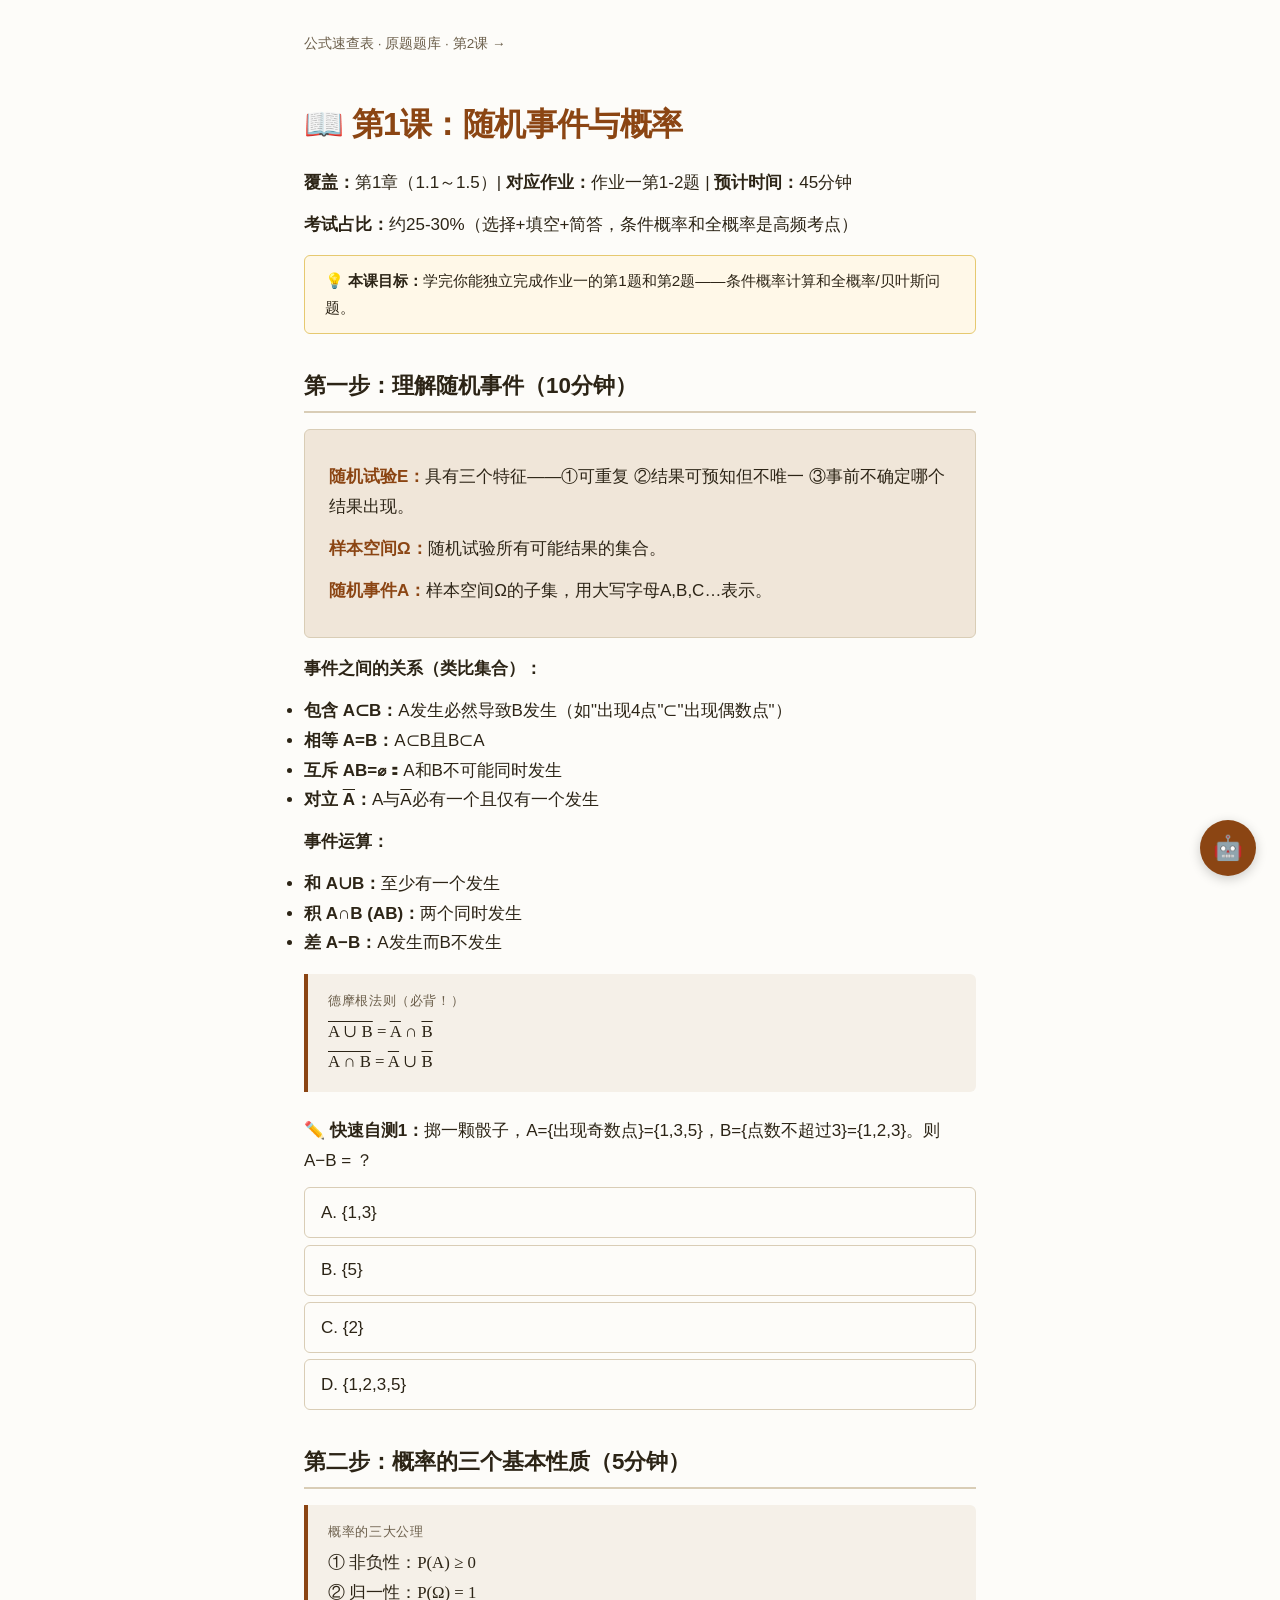
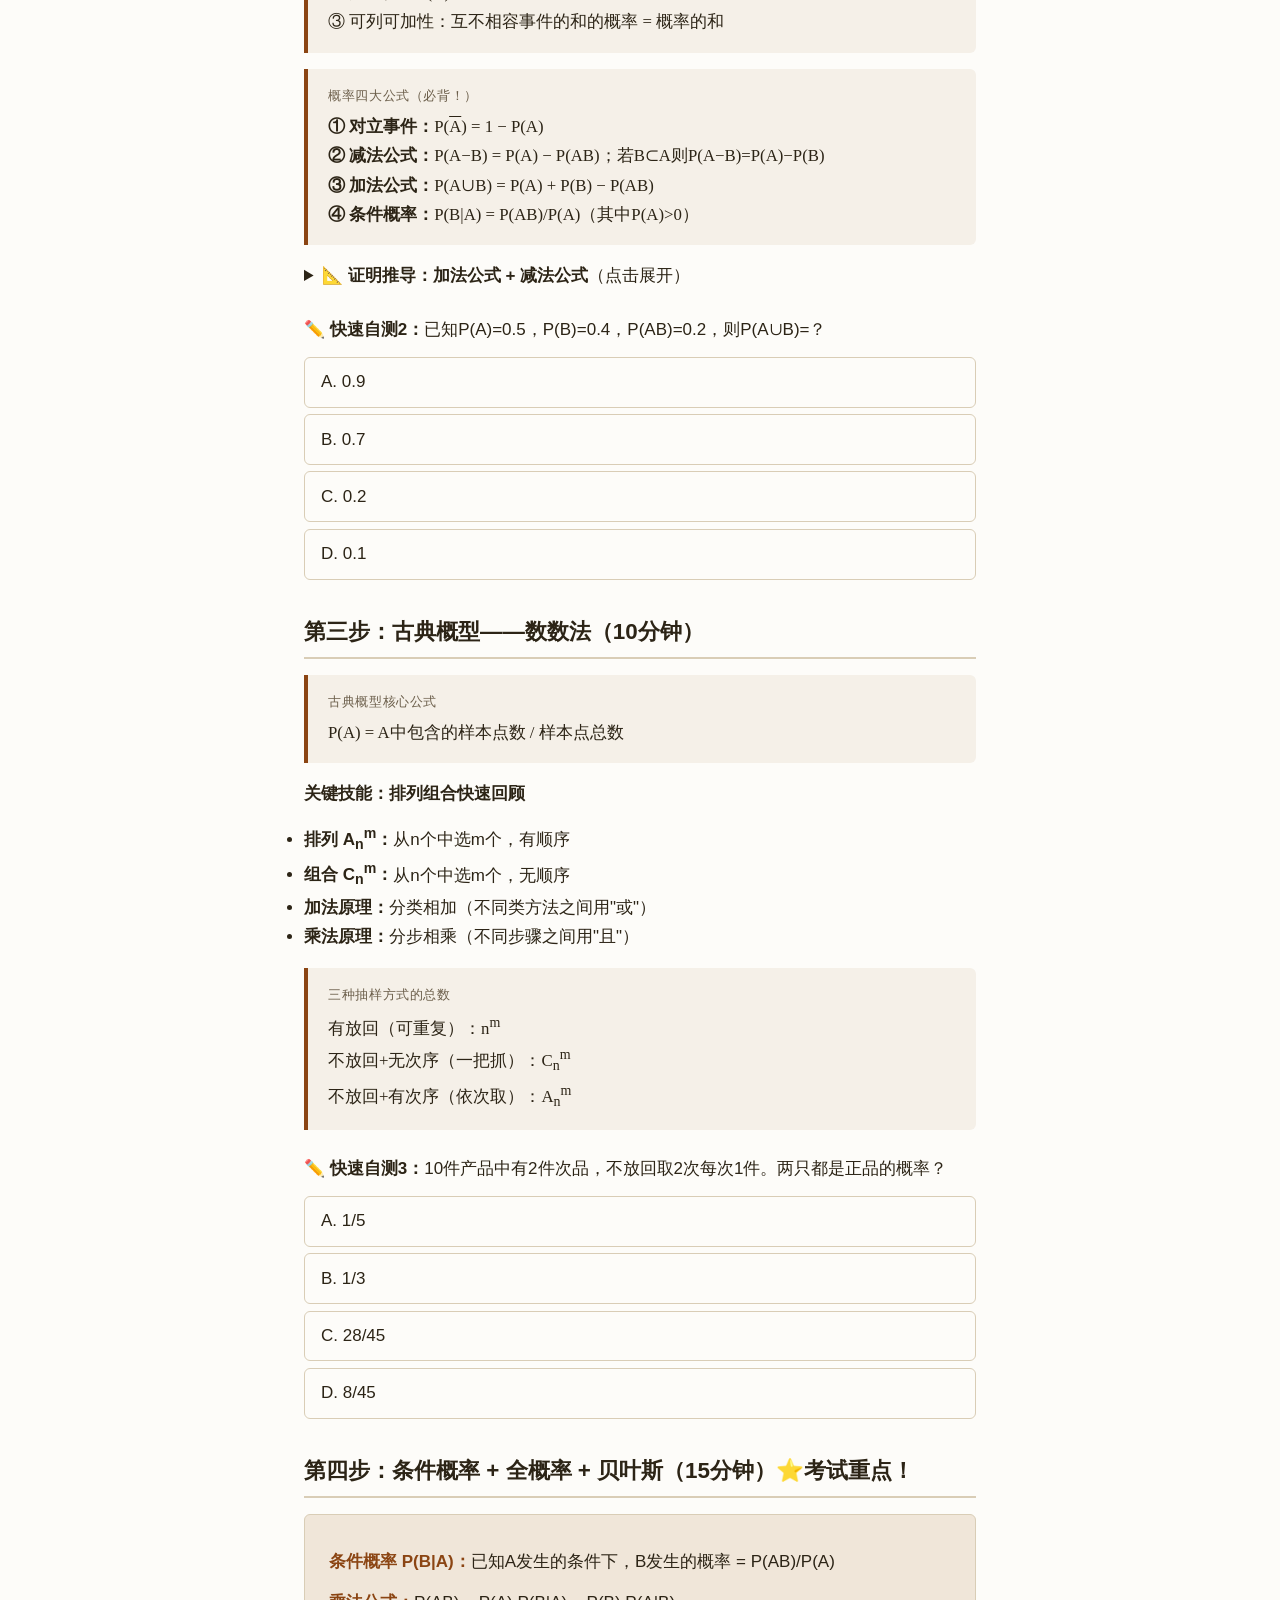
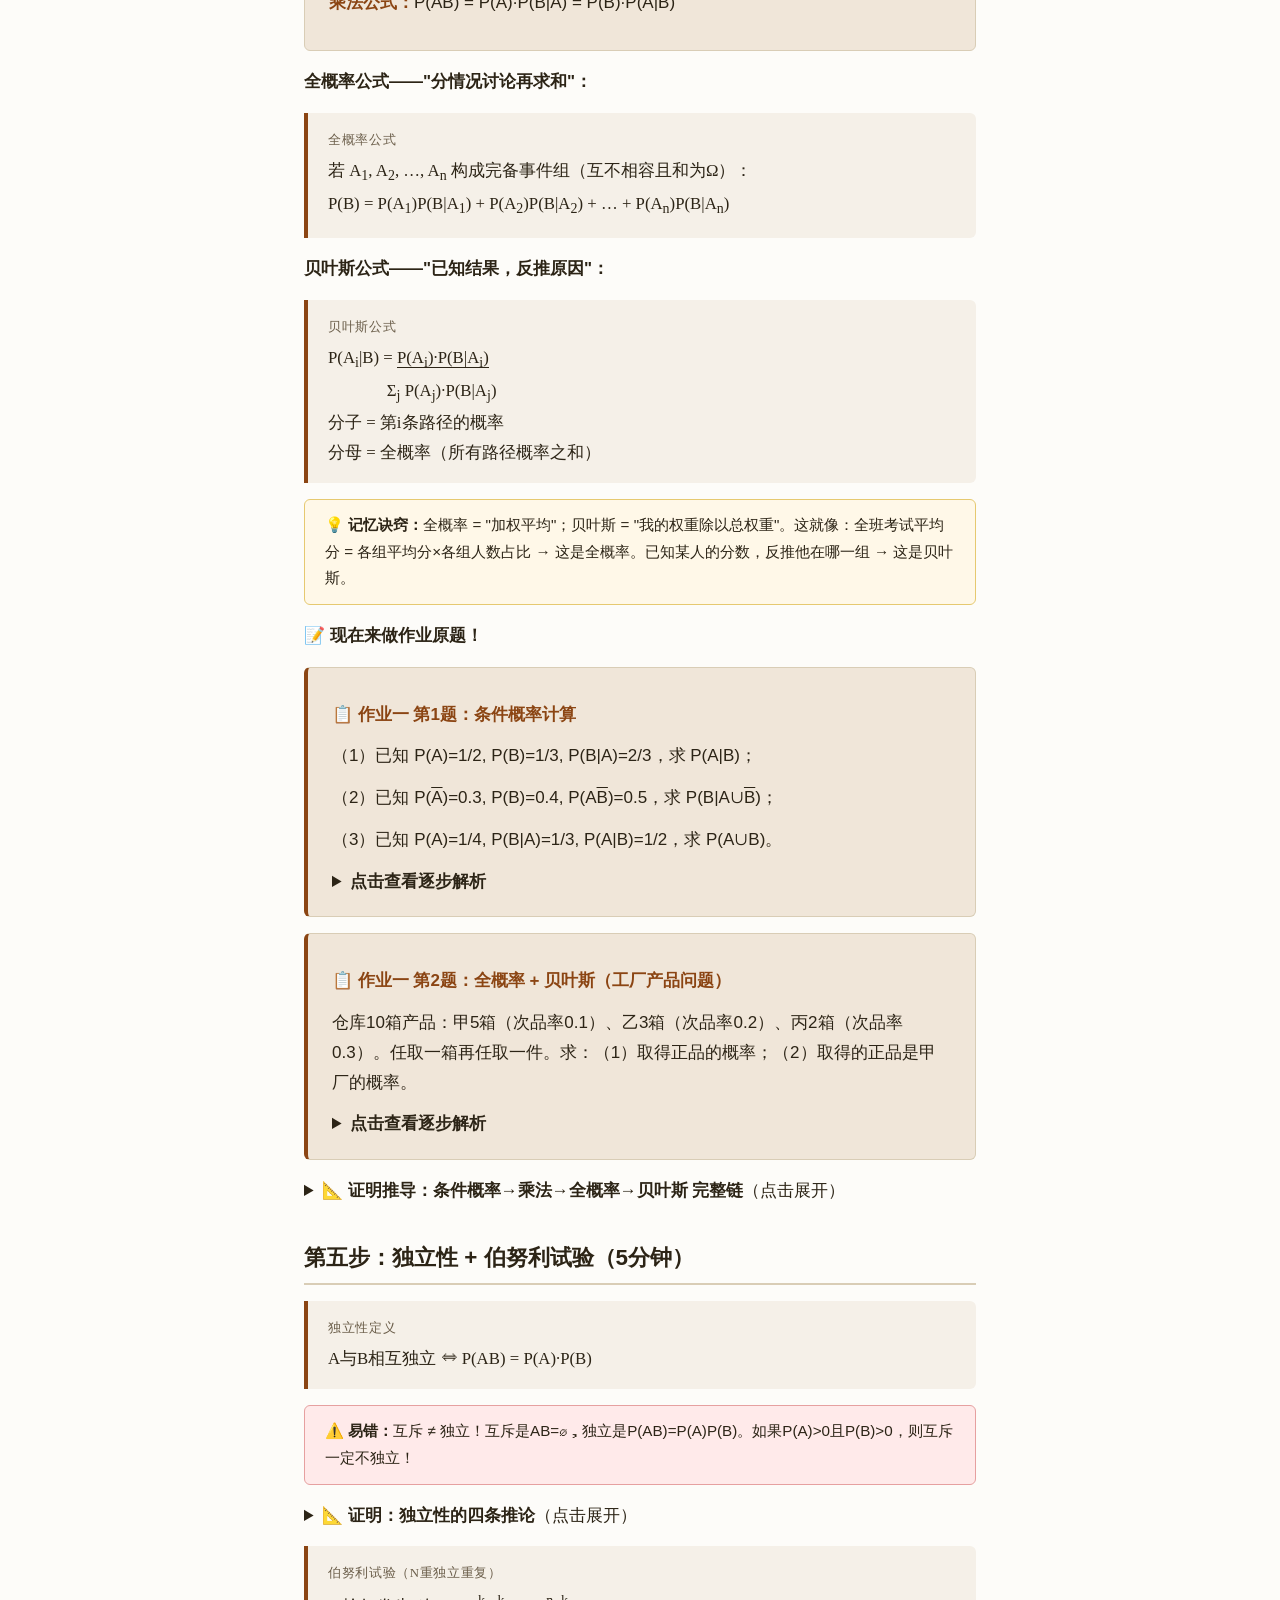
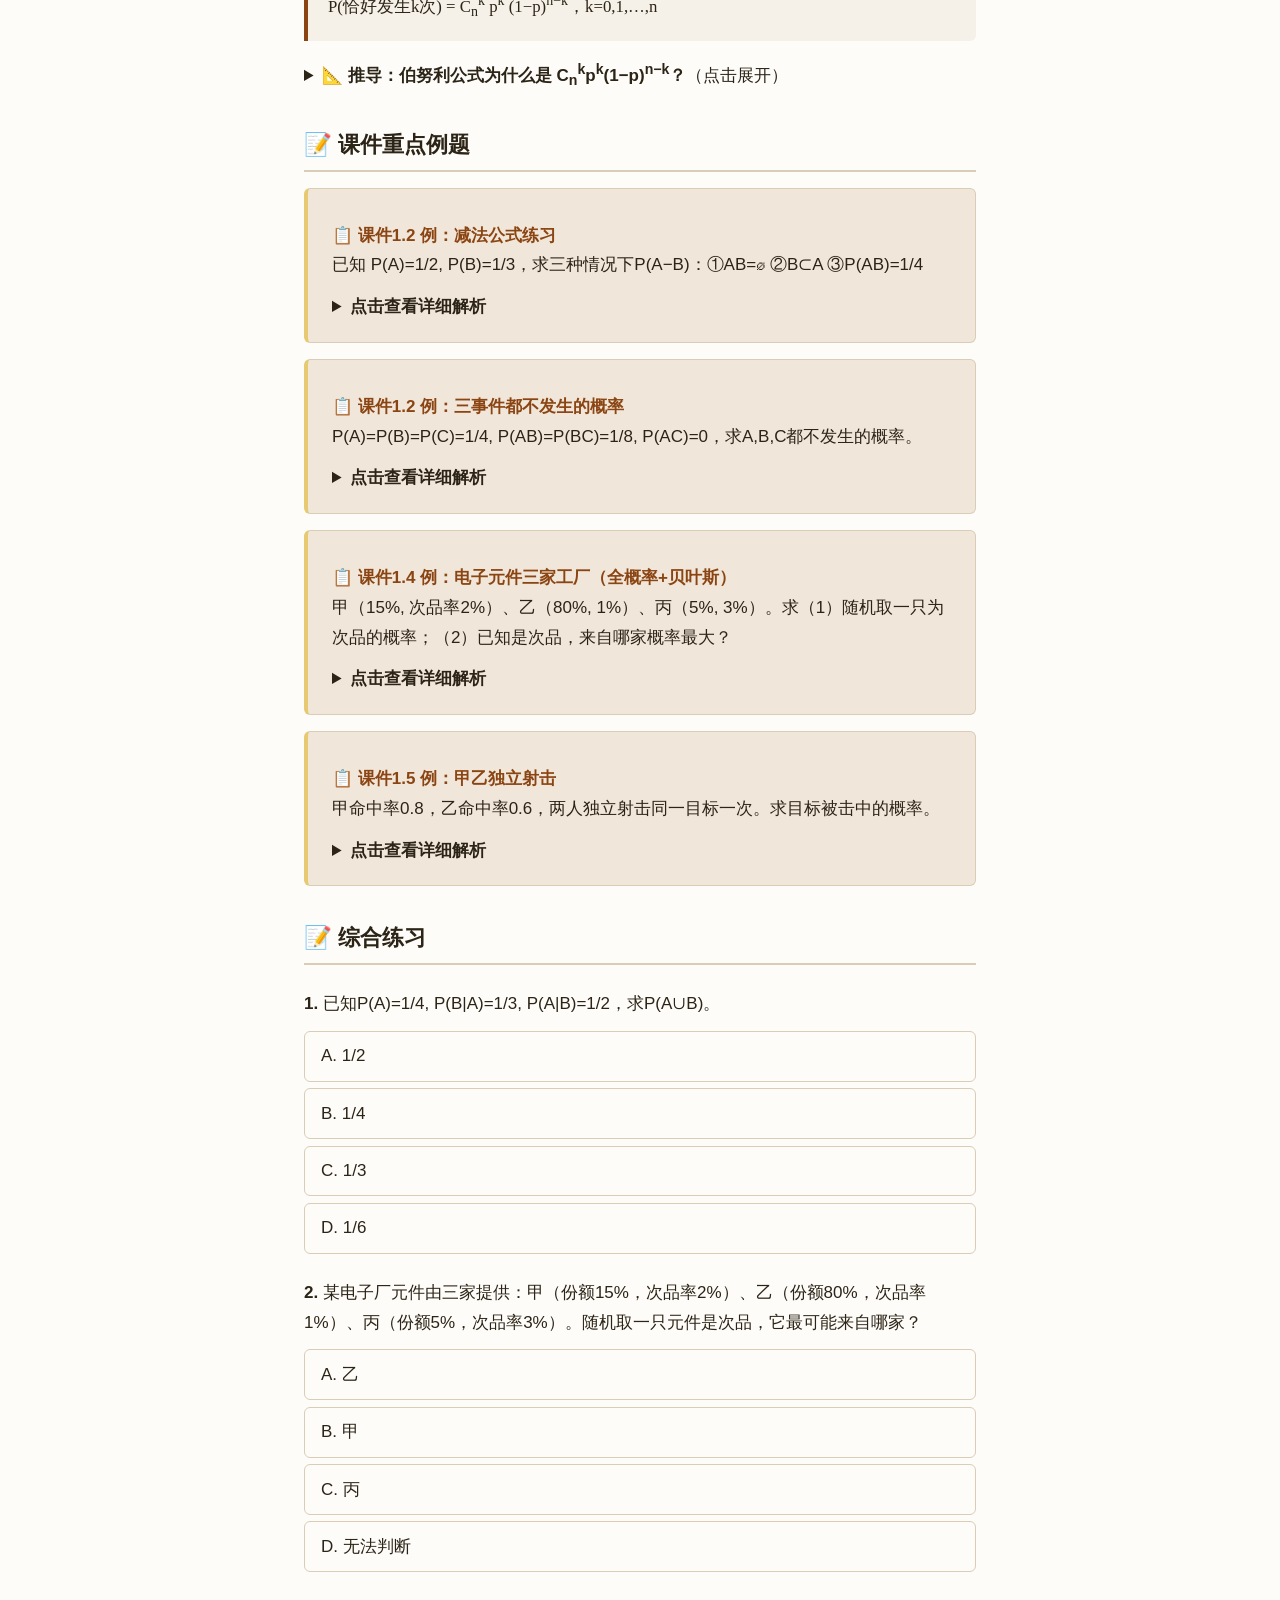
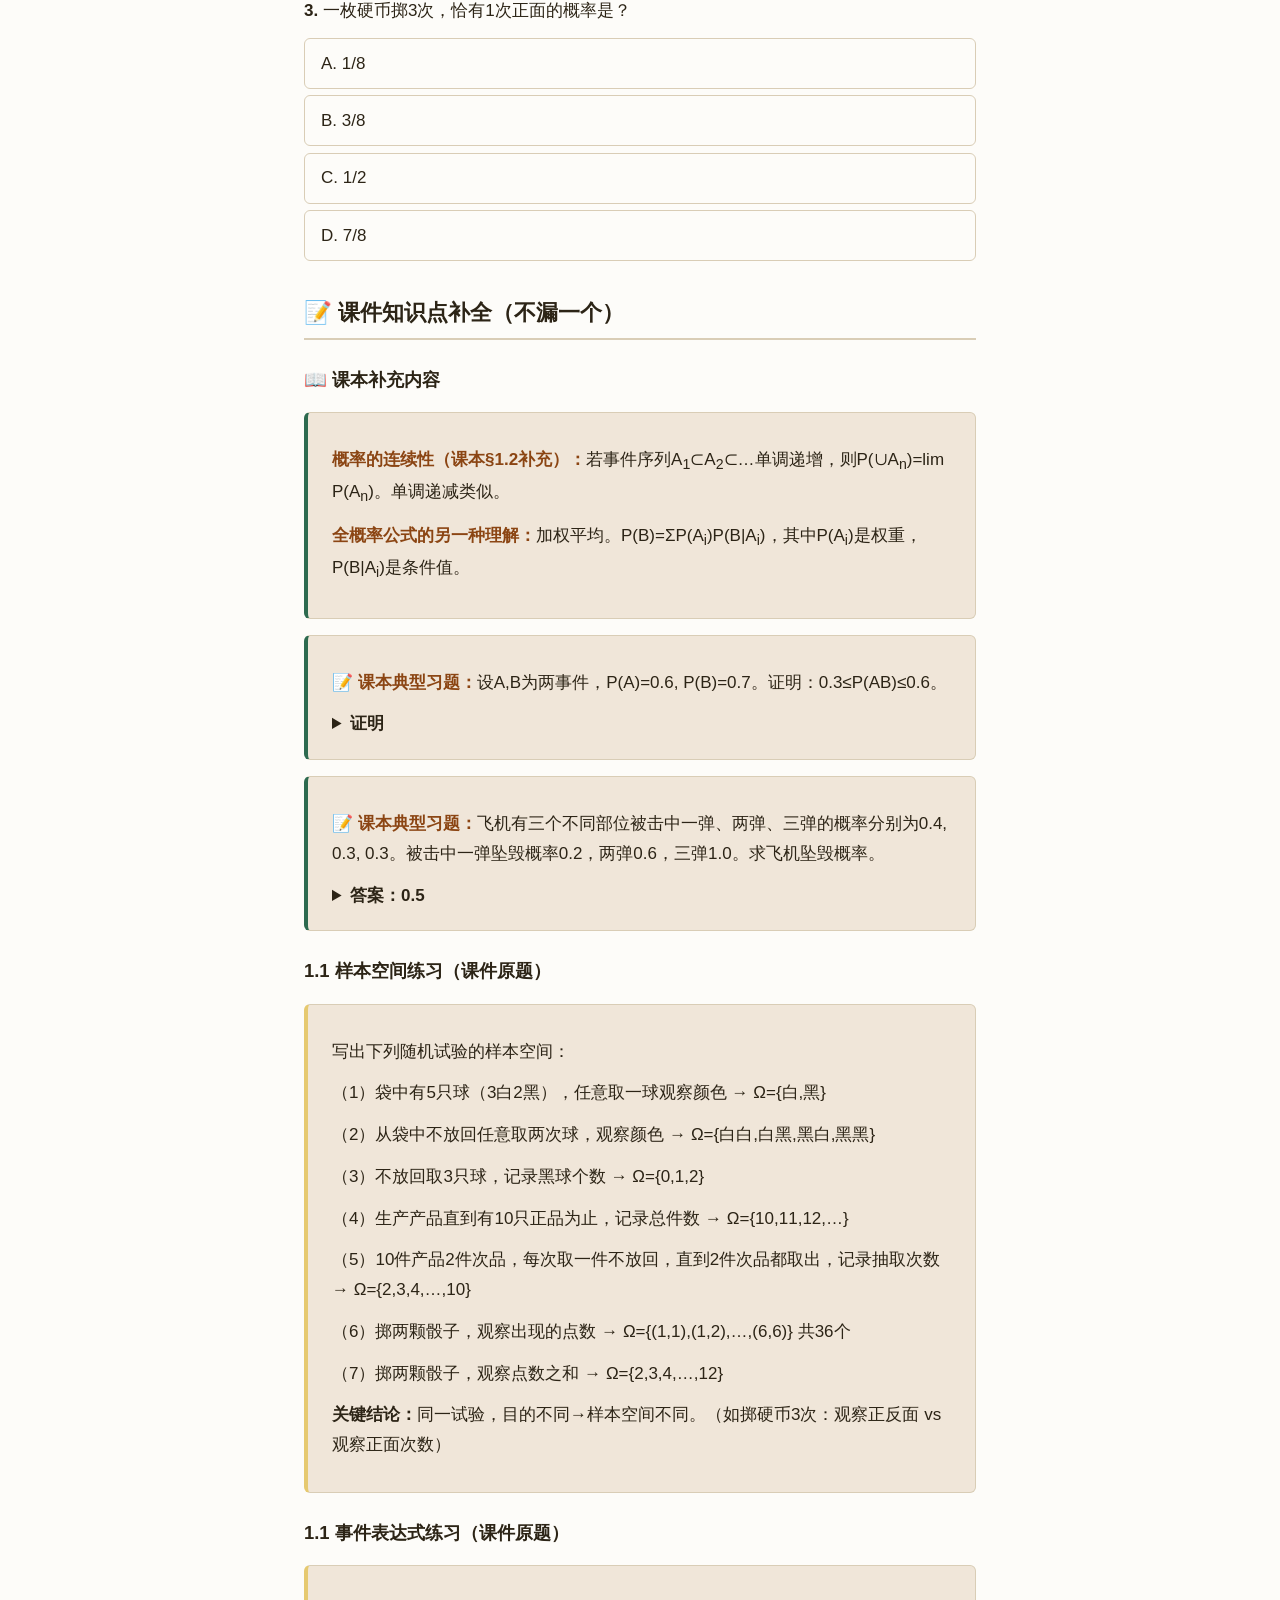
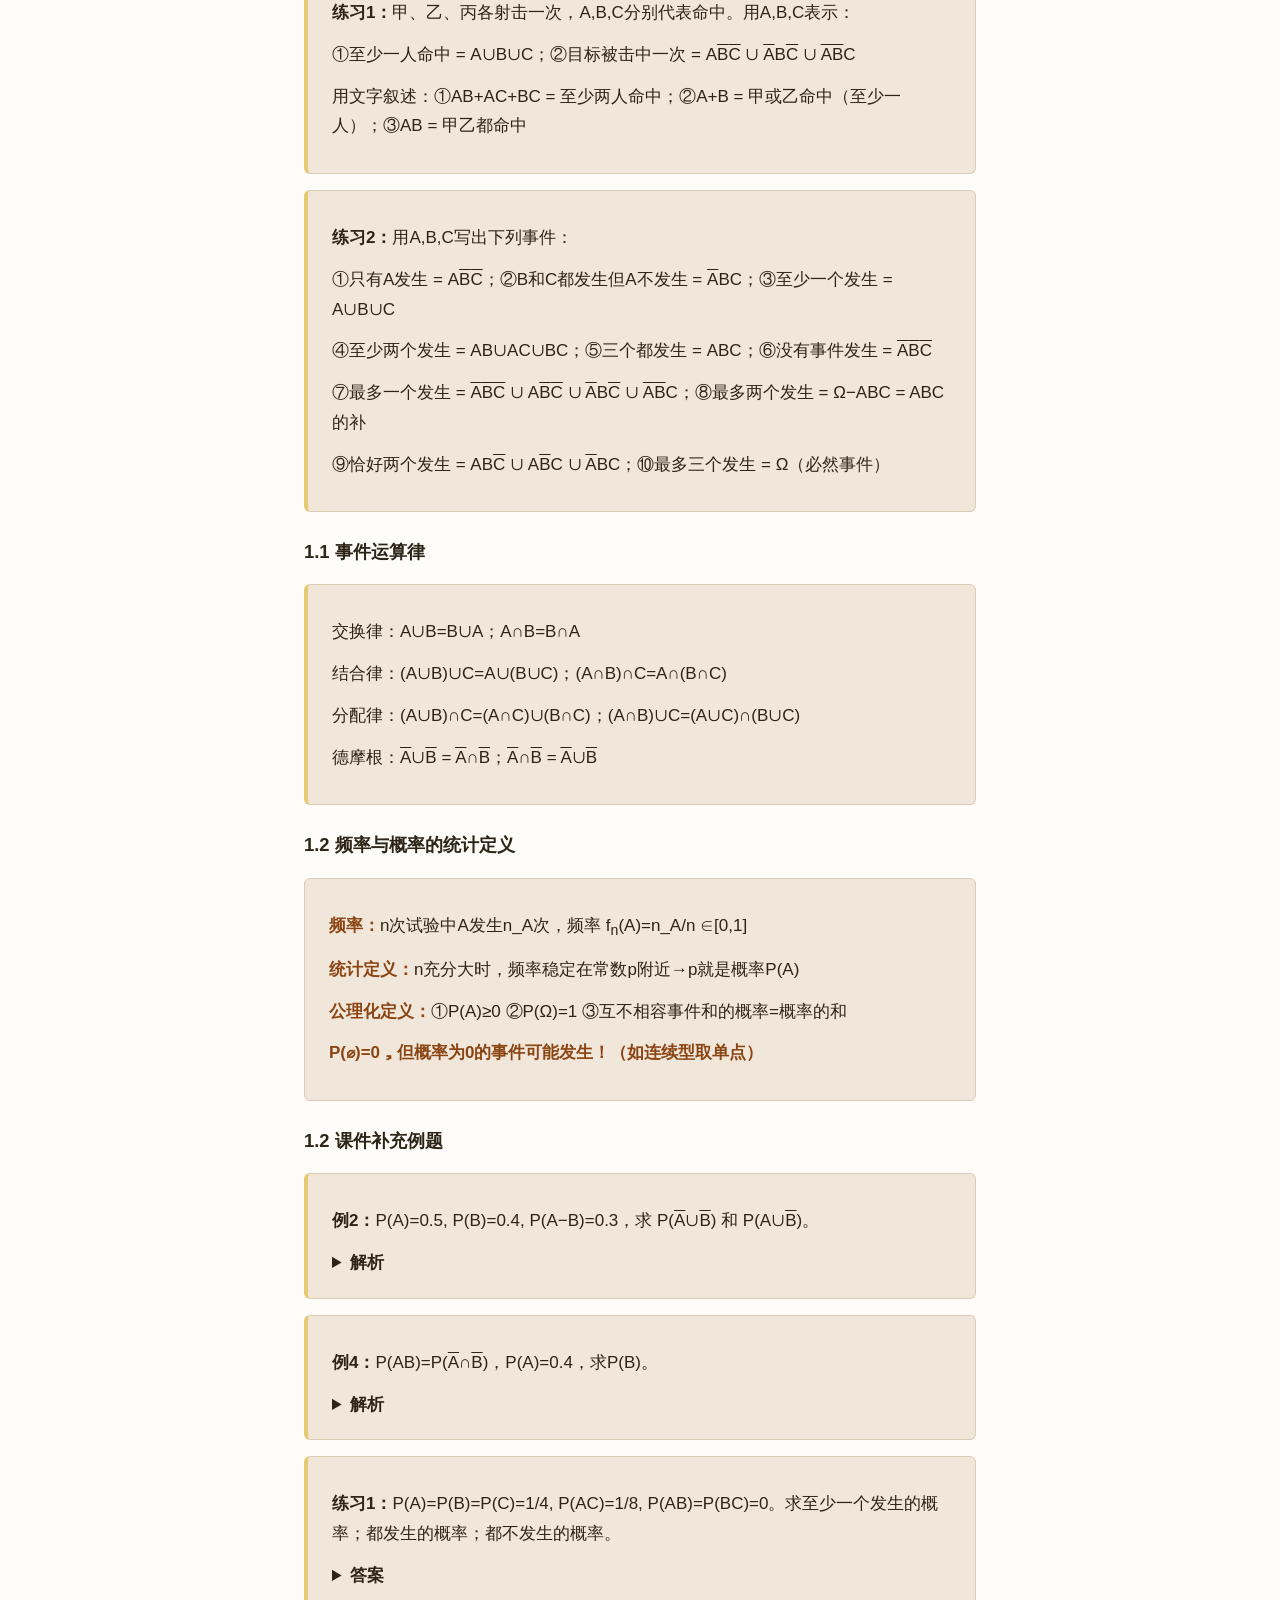
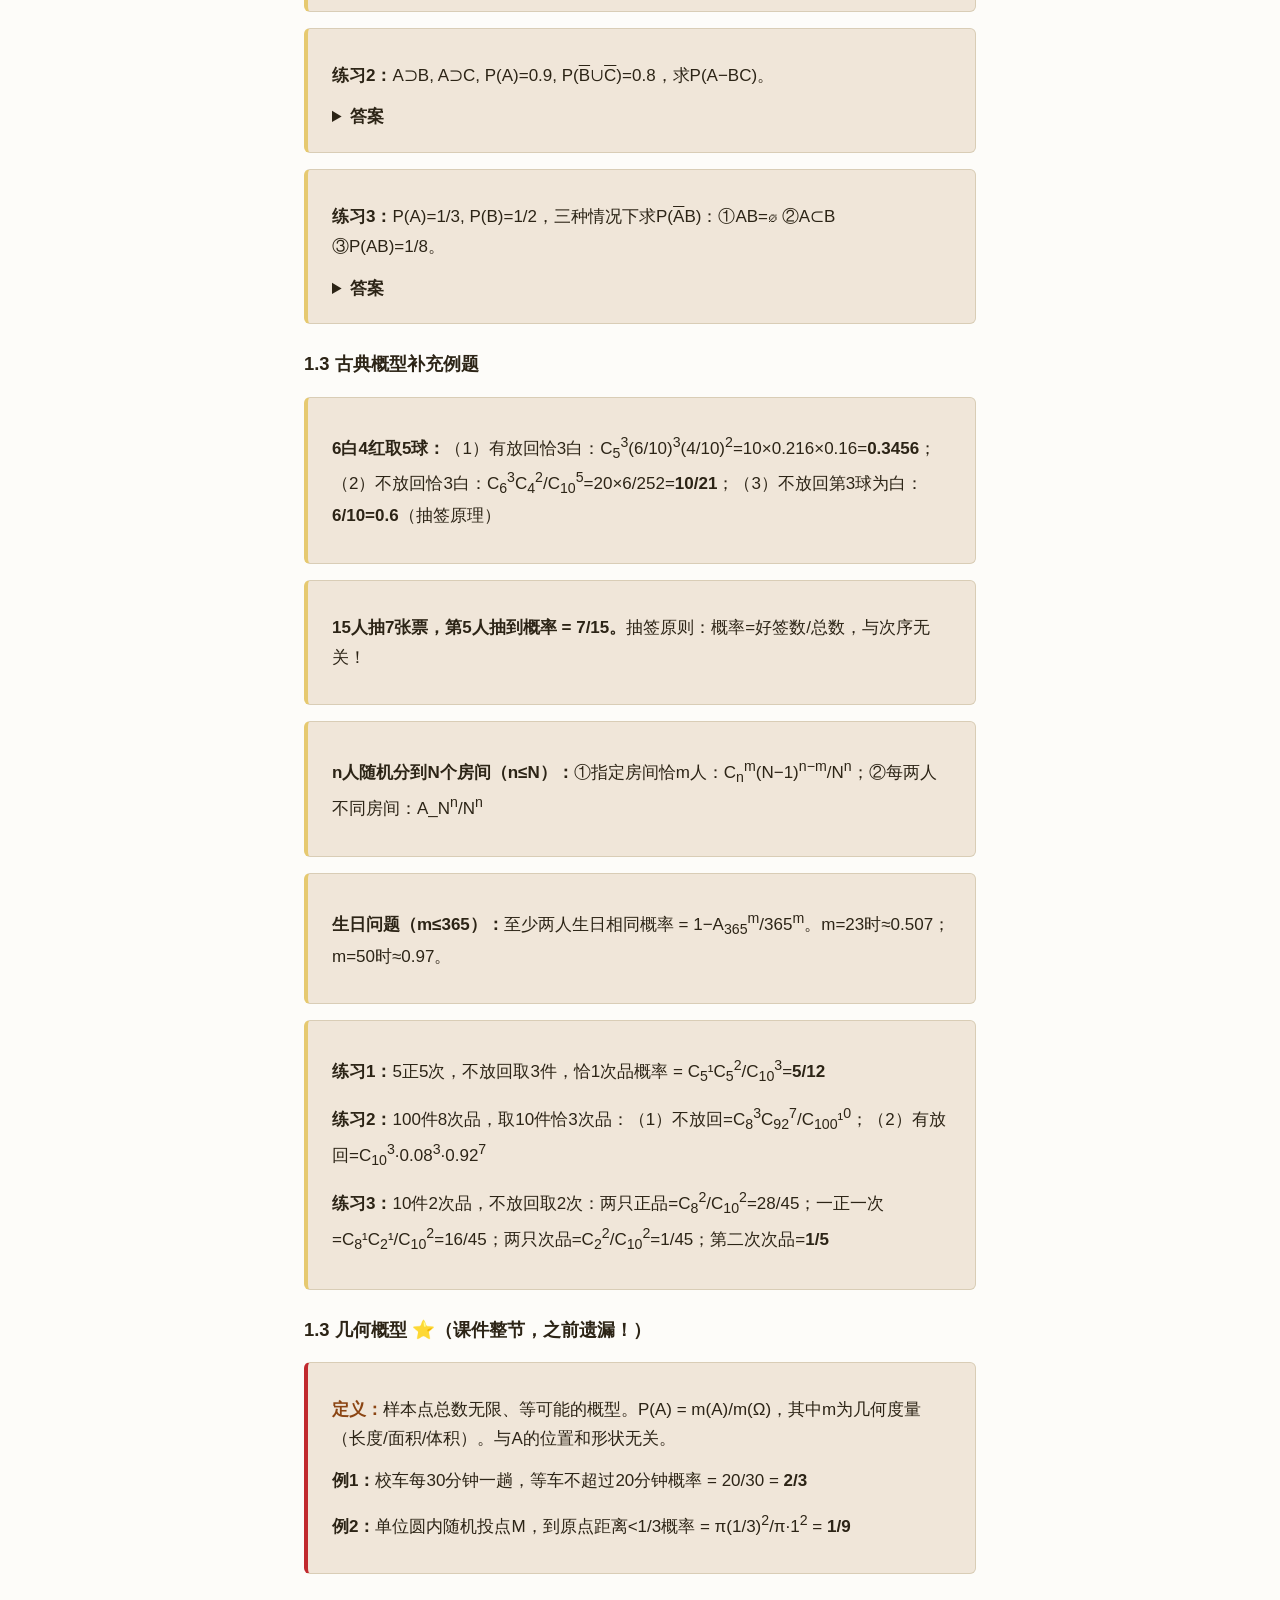
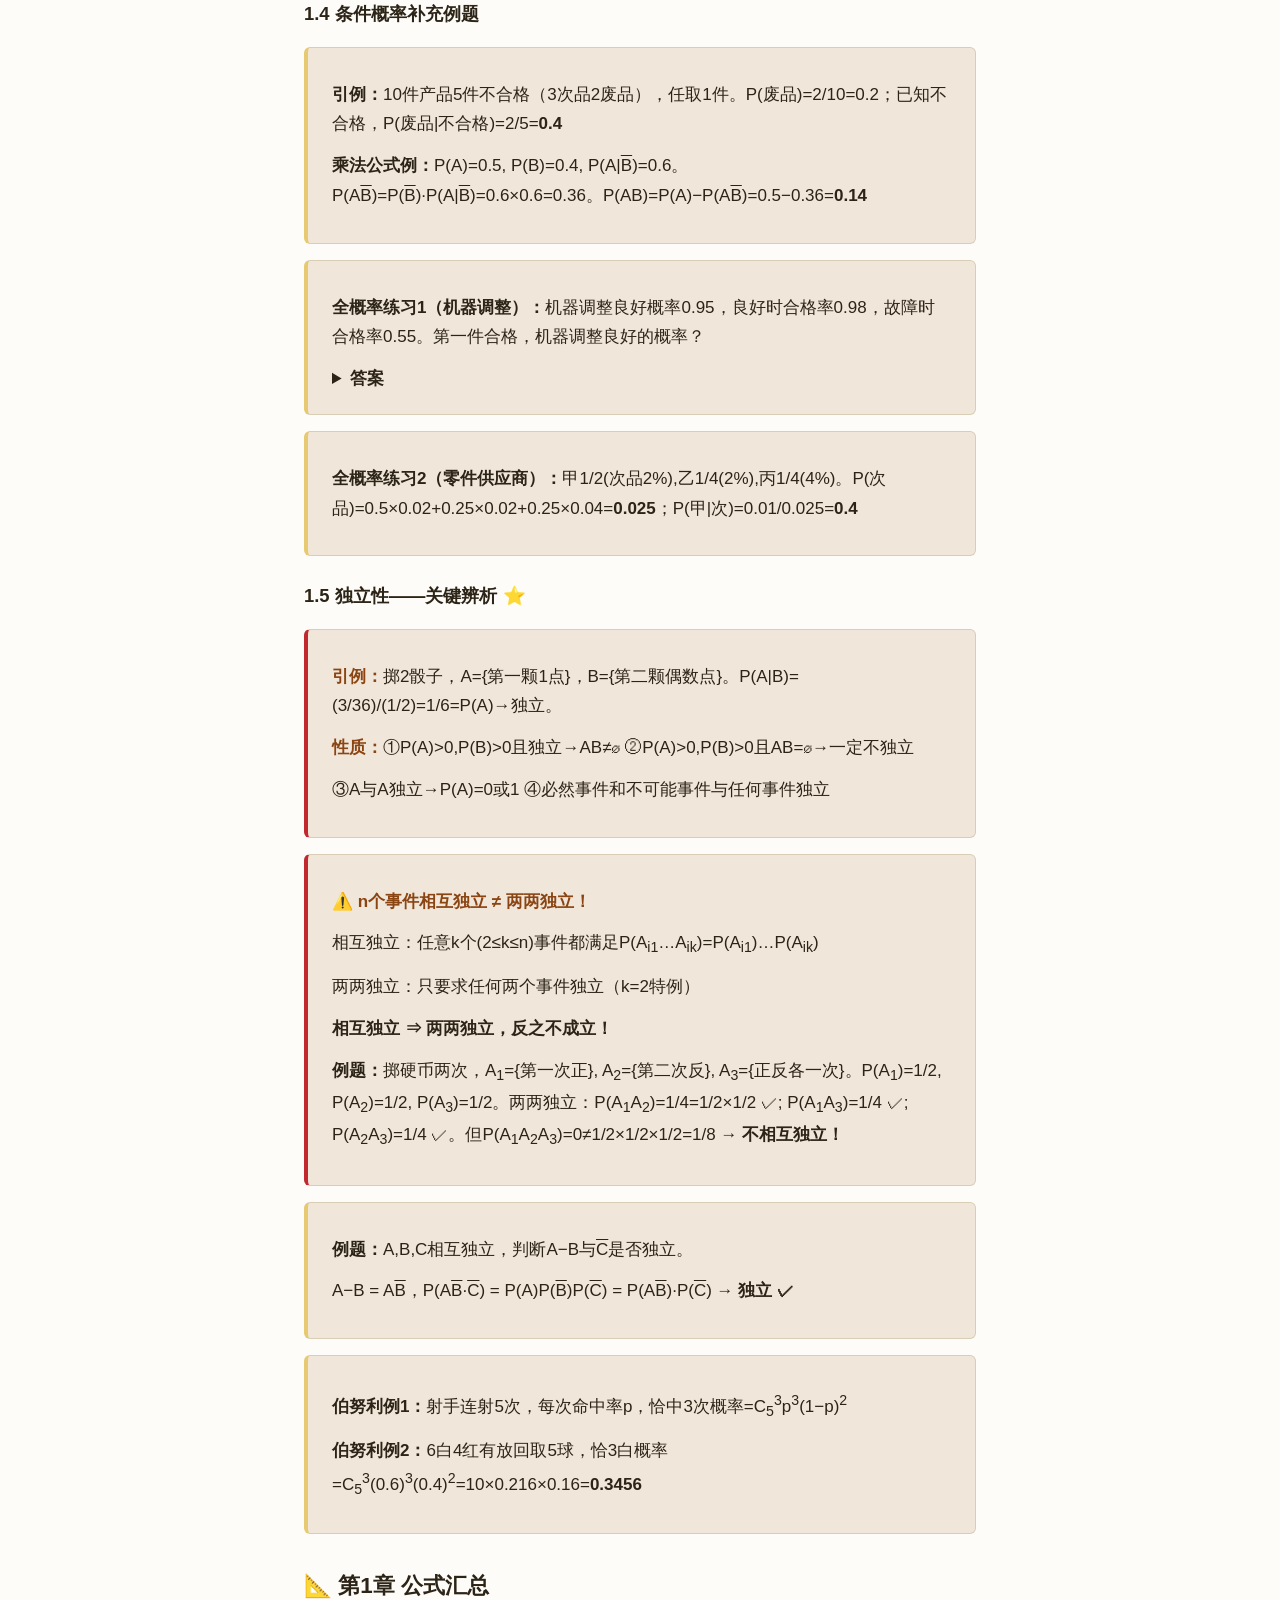
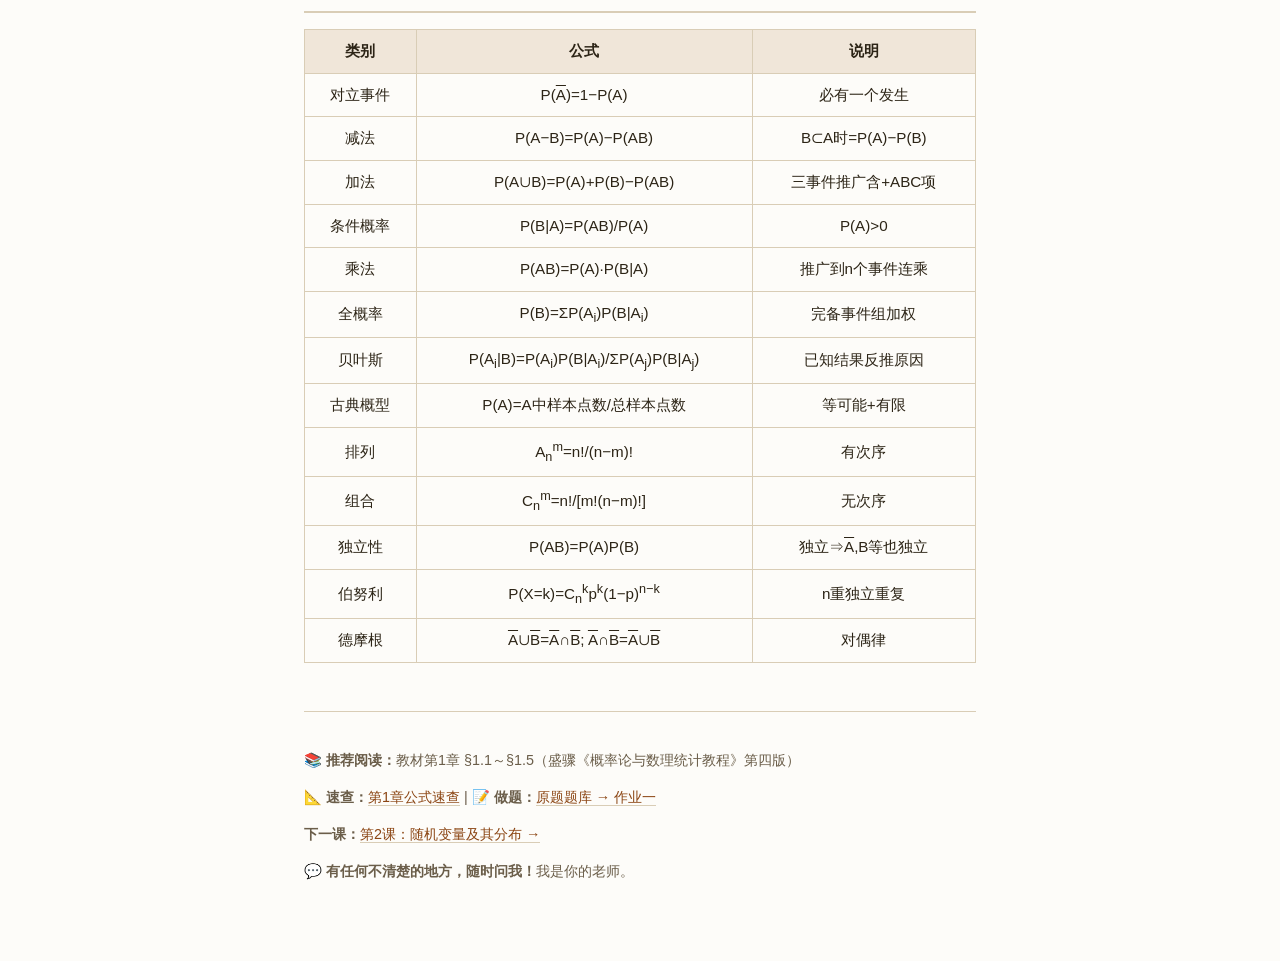
==== commit d0273ba5: "新增AI助手页面+浮动🤖按钮(需自行配置DeepSeek API Key)" ====
--- a/lessons/0001-random-events.html
+++ b/lessons/0001-random-events.html
@@ -290,7 +290,7 @@
 </div>
 
 <div class="warning">
-  <strong>易错：</strong>互斥 ≠ 独立！互斥是AB=∅，独立是P(AB)=P(A)P(B)。如果P(A)>0且P(B)>0，则互斥一定不独立！
+  <strong>易错：</strong>互斥 ≠ 独立！互斥是AB=∅，独立是P(AB)=P(A)P(B)。如果P(A)&gt;0且P(B)&gt;0，则互斥一定不独立！
 </div>
 
 <details class="proof-block">
@@ -507,11 +507,11 @@
 <h3>1.2 课件补充例题</h3>
 <div class="def-card" style="border-left:4px solid #e6c970">
 <p><strong>例2：</strong>P(A)=0.5, P(B)=0.4, P(A−B)=0.3，求 P(<span style="text-decoration:overline">A</span>∪<span style="text-decoration:overline">B</span>) 和 P(A∪<span style="text-decoration:overline">B</span>)。</p>
-<details><summary><strong>解析</strong></summary>P(AB)=0.5−0.3=0.2。<span style="text-decoration:overline">A</span>∪<span style="text-decoration:overline">B</span> = (AB)̄（德摩根）→ P=1−0.2=0.8。P(A∪<span style="text-decoration:overline">B</span>)=P(A)+P(<span style="text-decoration:overline">B</span>)−P(A<span style="text-decoration:overline">B</span>)=0.5+0.6−0.3=0.8</details>
+<details><summary><strong>解析</strong></summary>P(AB)=0.5−0.3=0.2。<span style="text-decoration:overline">A</span>∪<span style="text-decoration:overline">B</span> = <span style="text-decoration:overline">(AB)</span>（德摩根）→ P=1−0.2=0.8。P(A∪<span style="text-decoration:overline">B</span>)=P(A)+P(<span style="text-decoration:overline">B</span>)−P(A<span style="text-decoration:overline">B</span>)=0.5+0.6−0.3=0.8</details>
 </div>
 <div class="def-card" style="border-left:4px solid #e6c970">
 <p><strong>例4：</strong>P(AB)=P(<span style="text-decoration:overline">A</span>∩<span style="text-decoration:overline">B</span>)，P(A)=0.4，求P(B)。</p>
-<details><summary><strong>解析</strong></summary><span style="text-decoration:overline">A</span>∩<span style="text-decoration:overline">B</span> = (A∪B)̄，所以P(AB)=1−P(A∪B)=1−P(A)−P(B)+P(AB) → 0=1−0.4−P(B) → P(B)=<strong>0.6</strong></details>
+<details><summary><strong>解析</strong></summary><span style="text-decoration:overline">A</span>∩<span style="text-decoration:overline">B</span> = <span style="text-decoration:overline">(A∪B)</span>，所以P(AB)=1−P(A∪B)=1−P(A)−P(B)+P(AB) → 0=1−0.4−P(B) → P(B)=<strong>0.6</strong></details>
 </div>
 <div class="def-card" style="border-left:4px solid #e6c970">
 <p><strong>练习1：</strong>P(A)=P(B)=P(C)=1/4, P(AC)=1/8, P(AB)=P(BC)=0。求至少一个发生的概率；都发生的概率；都不发生的概率。</p>
@@ -549,7 +549,7 @@
 <div class="def-card" style="border-left:4px solid #c1292e">
 <p><span class="term">定义：</span>样本点总数无限、等可能的概型。P(A) = m(A)/m(Ω)，其中m为几何度量（长度/面积/体积）。与A的位置和形状无关。</p>
 <p><strong>例1：</strong>校车每30分钟一趟，等车不超过20分钟概率 = 20/30 = <strong>2/3</strong></p>
-<p><strong>例2：</strong>单位圆内随机投点M，到原点距离<1/3概率 = π(1/3)<sup>2</sup>/π·1<sup>2</sup> = <strong>1/9</strong></p>
+<p><strong>例2：</strong>单位圆内随机投点M，到原点距离&lt;1/3概率 = π(1/3)<sup>2</sup>/π·1<sup>2</sup> = <strong>1/9</strong></p>
 </div>
 
 <h3>1.4 条件概率补充例题</h3>
@@ -635,5 +635,6 @@
 }
 </script>
 
+<a class="ai-float" href="../reference/ai-assistant.html" title="点我问问题" target="_blank">🤖</a>
 </body>
 </html>
--- a/assets/style.css
+++ b/assets/style.css
@@ -165,6 +165,30 @@
 }
 
 /* Print styles */
+/* Floating AI assistant button */
+.ai-float {
+  position: fixed;
+  bottom: 1.5rem;
+  right: 1.5rem;
+  width: 56px;
+  height: 56px;
+  border-radius: 50%;
+  background: var(--accent);
+  color: white;
+  border: none;
+  font-size: 1.5rem;
+  cursor: pointer;
+  box-shadow: 0 3px 12px rgba(0,0,0,0.2);
+  z-index: 999;
+  display: flex;
+  align-items: center;
+  justify-content: center;
+  text-decoration: none;
+  transition: transform 0.15s;
+}
+.ai-float:hover { transform: scale(1.1); }
+@media print { .ai-float { display: none; } }
+
 @media print {
   body { font-size: 12pt; max-width: 100%; padding: 0; }
   .quiz, .tip, .warning { break-inside: avoid; }
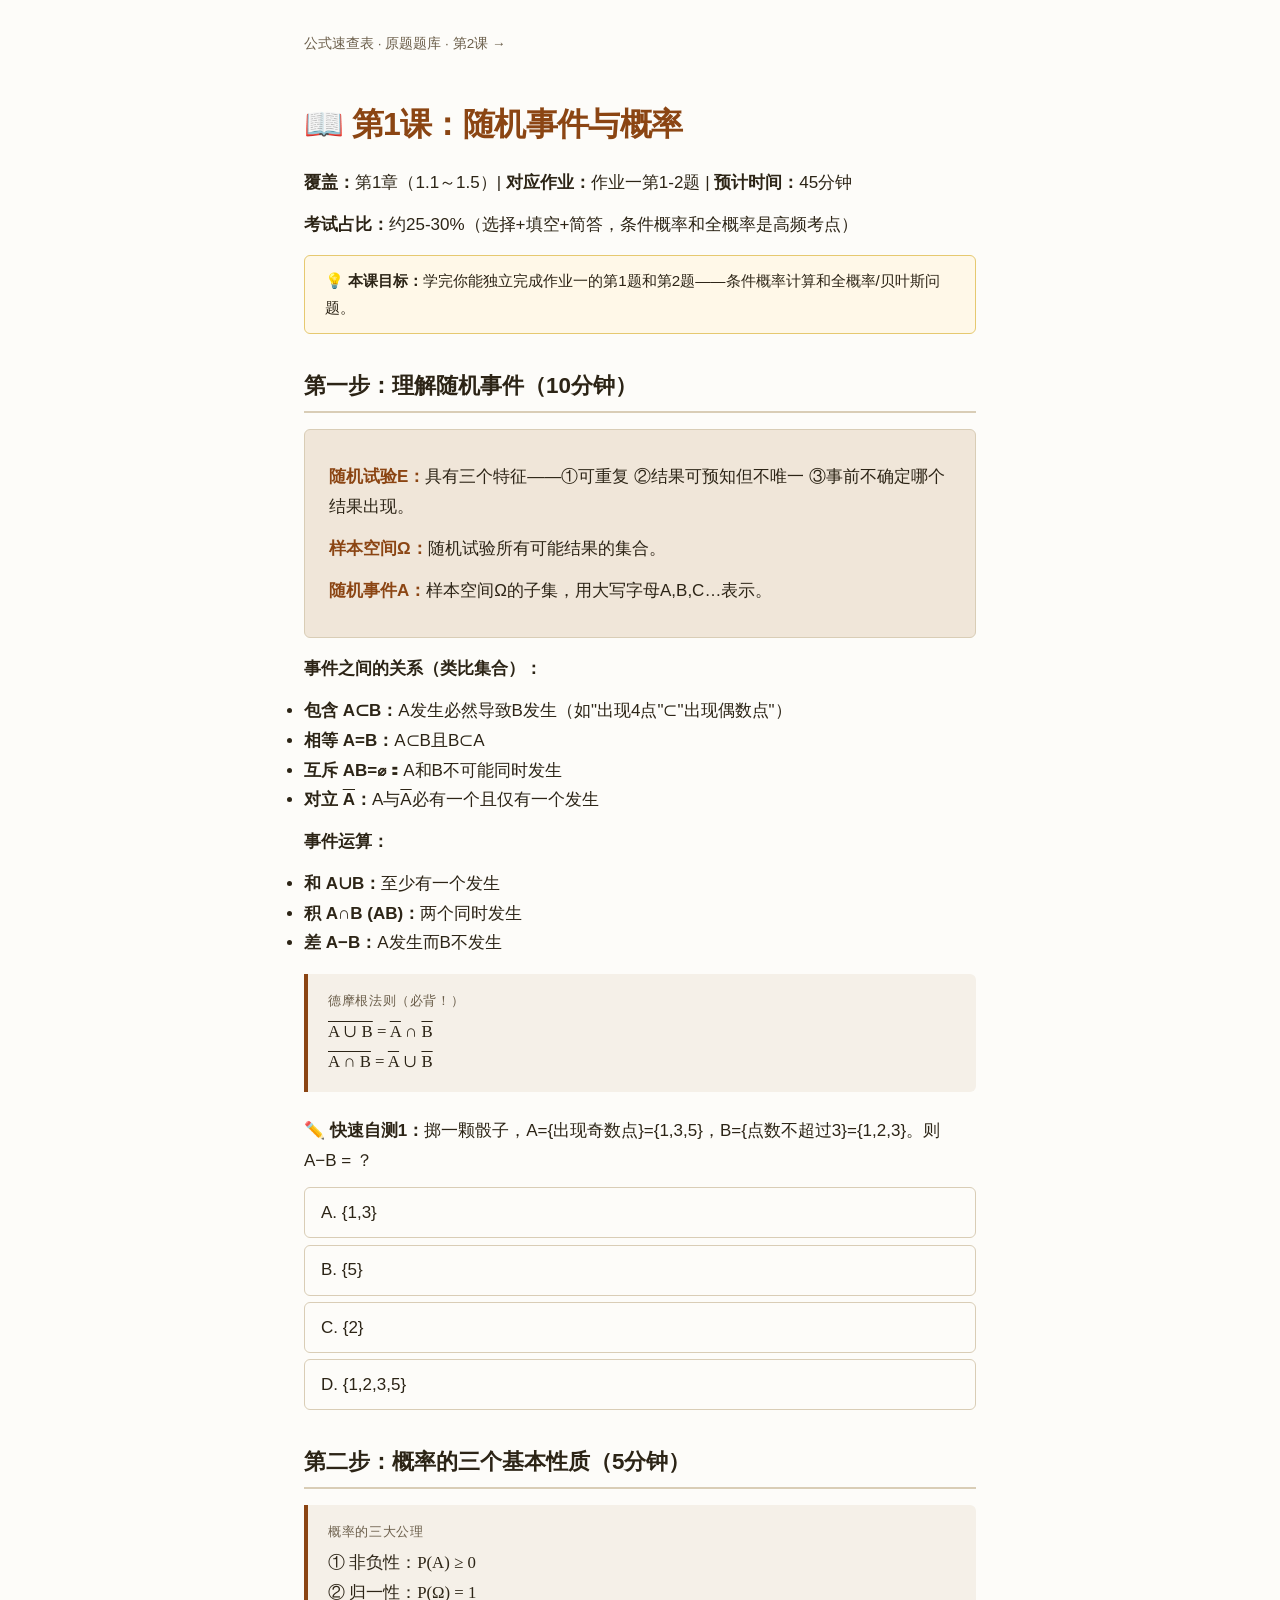
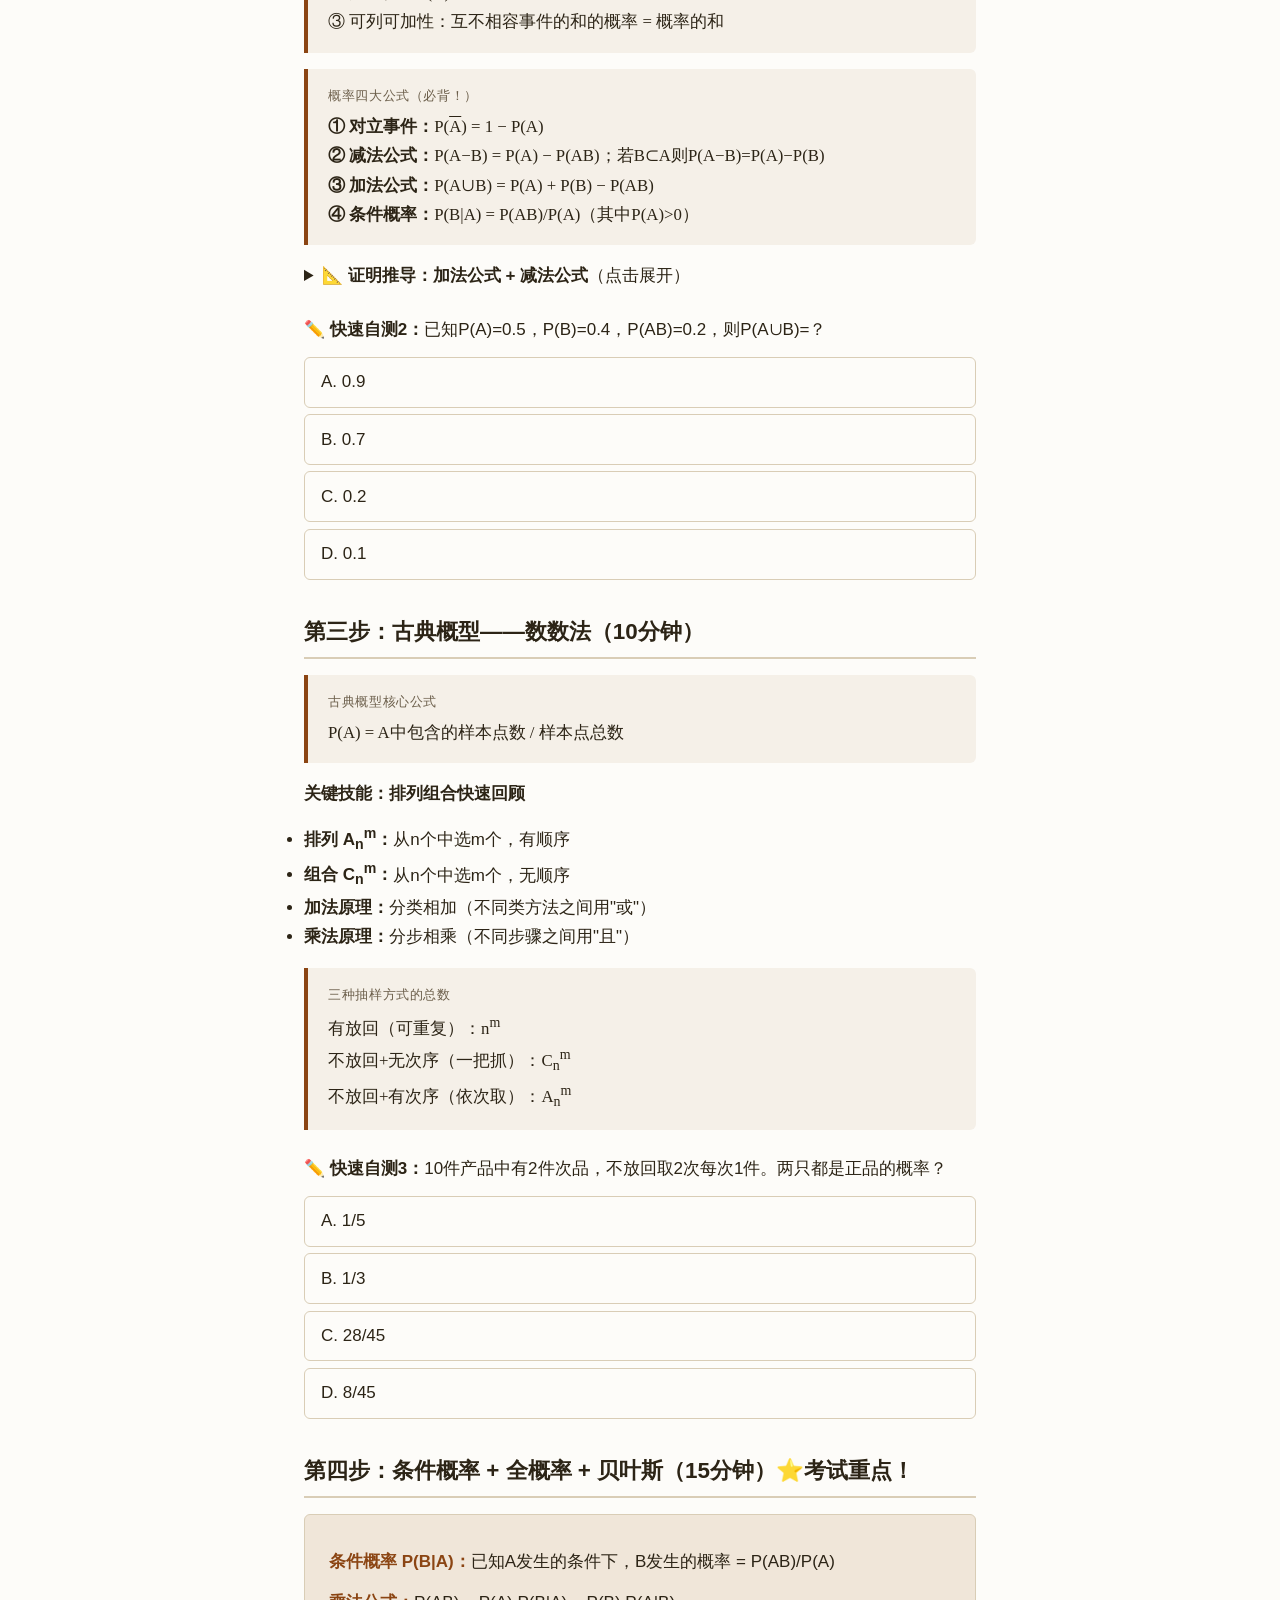
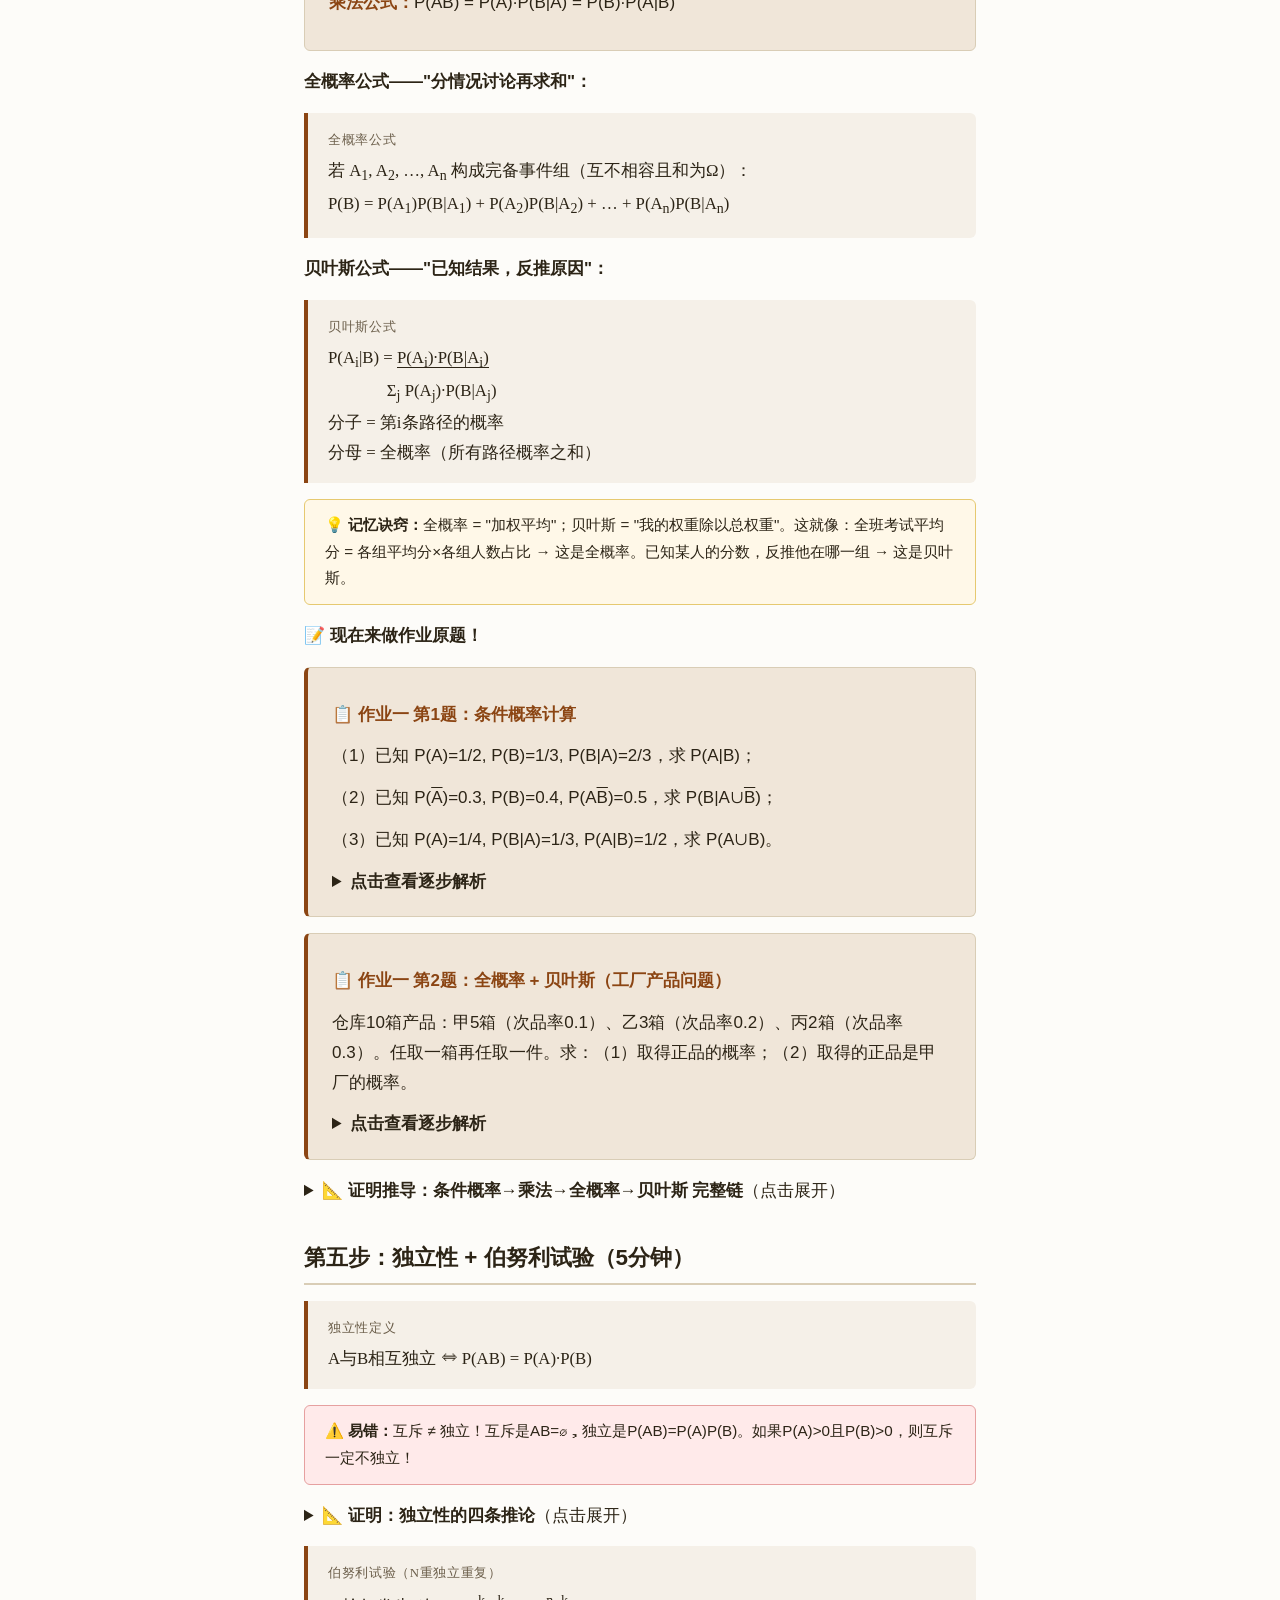
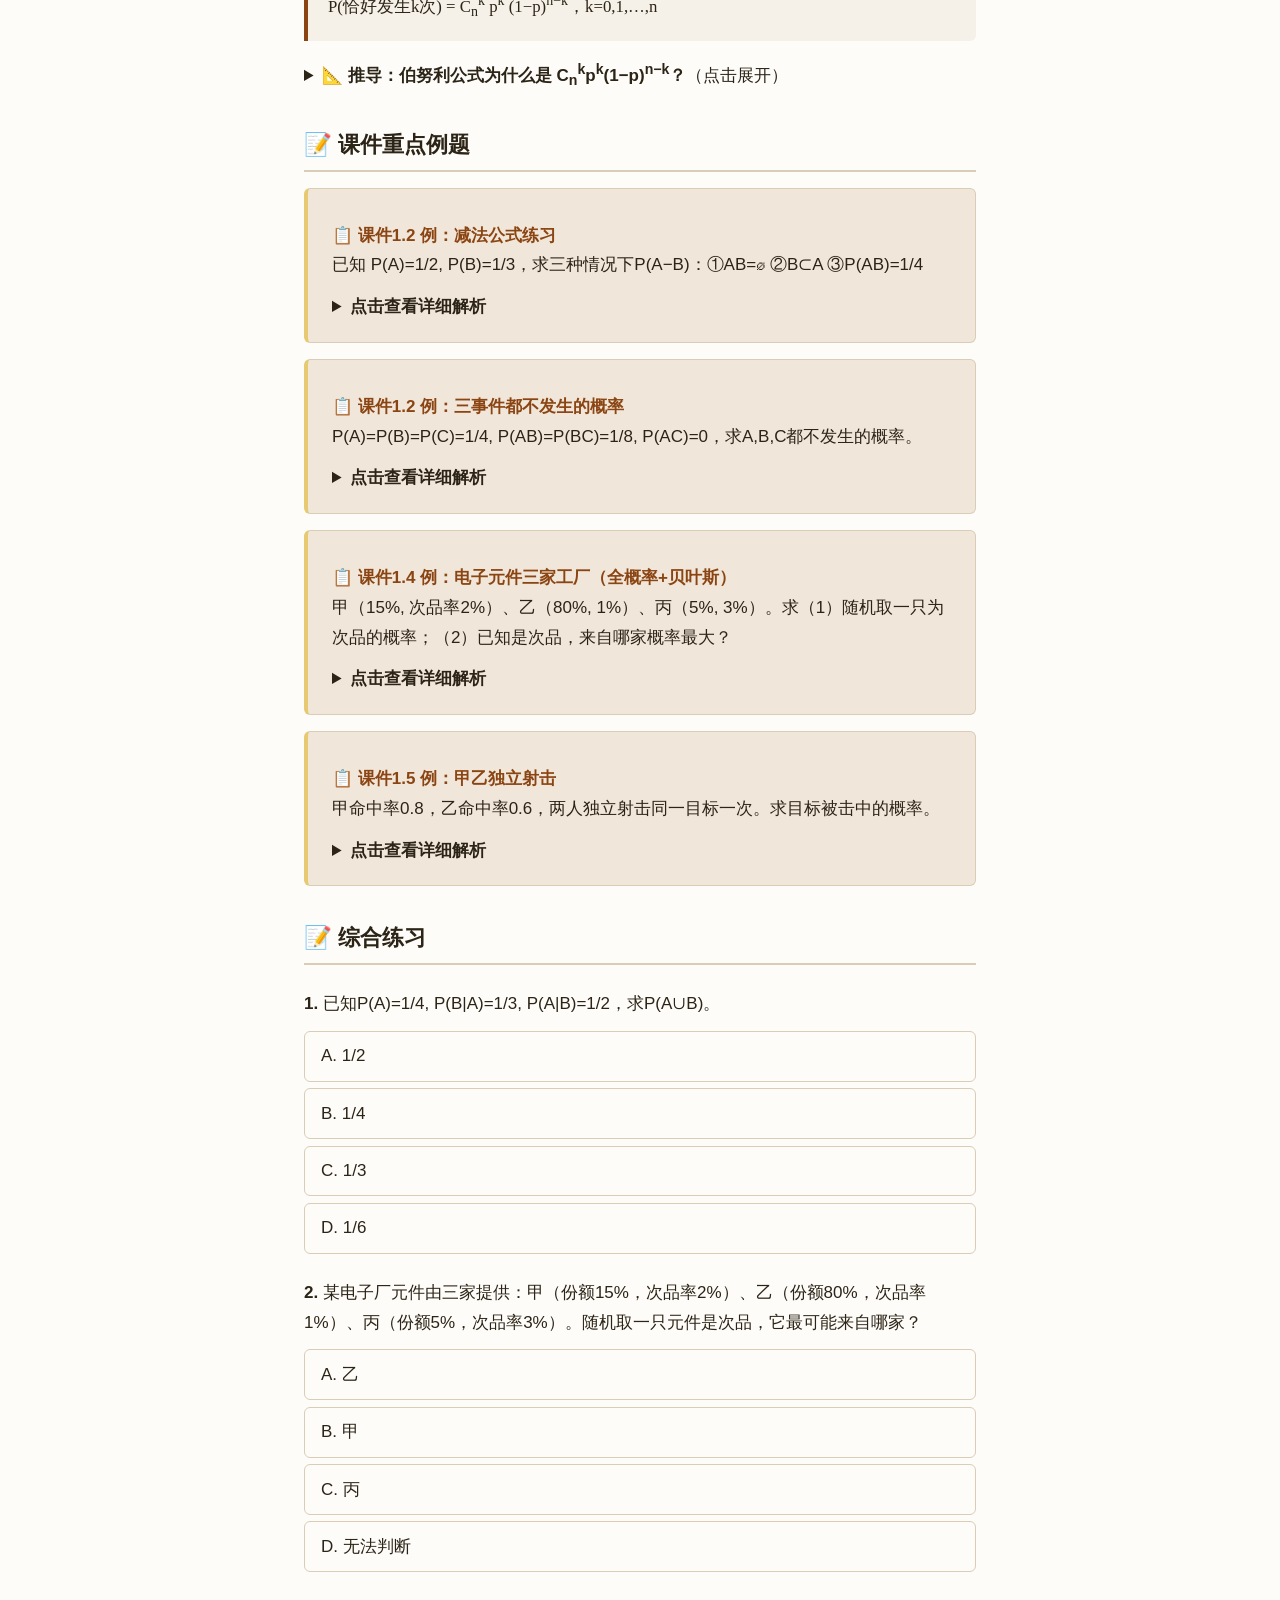
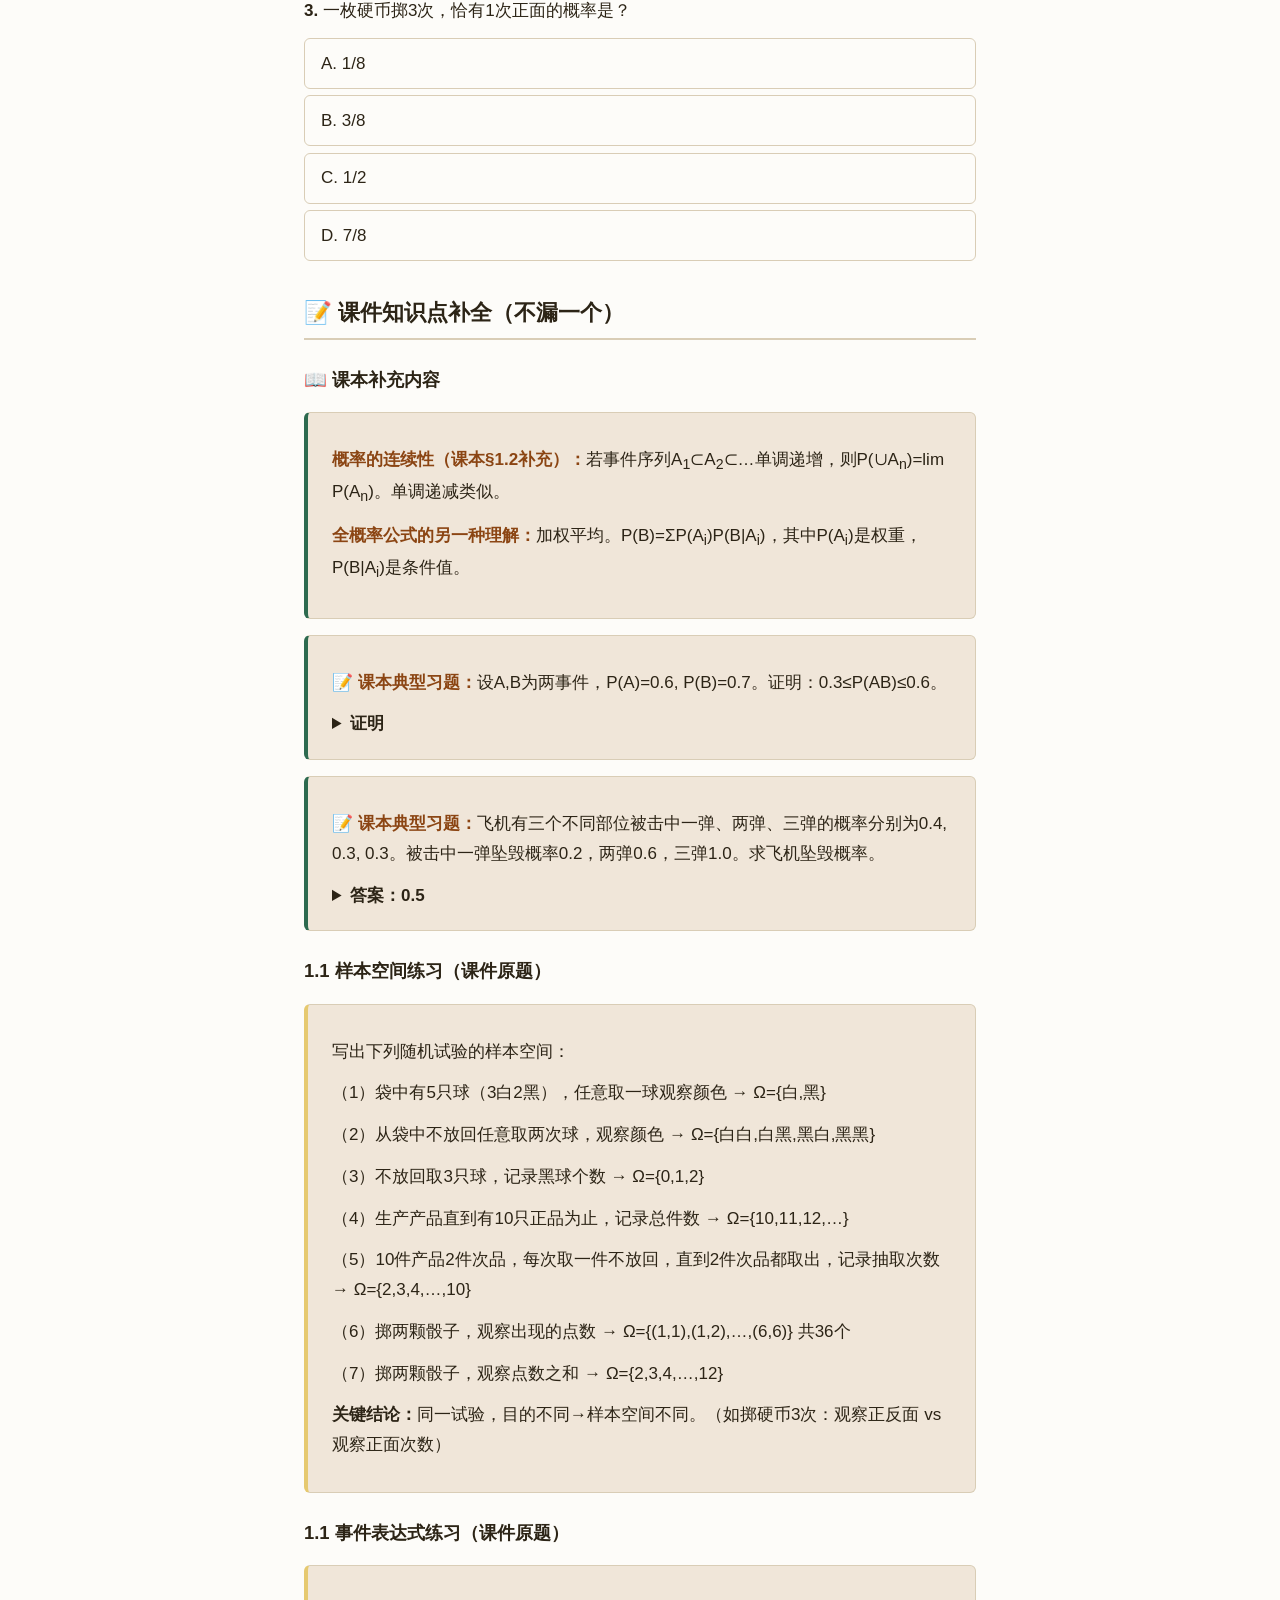
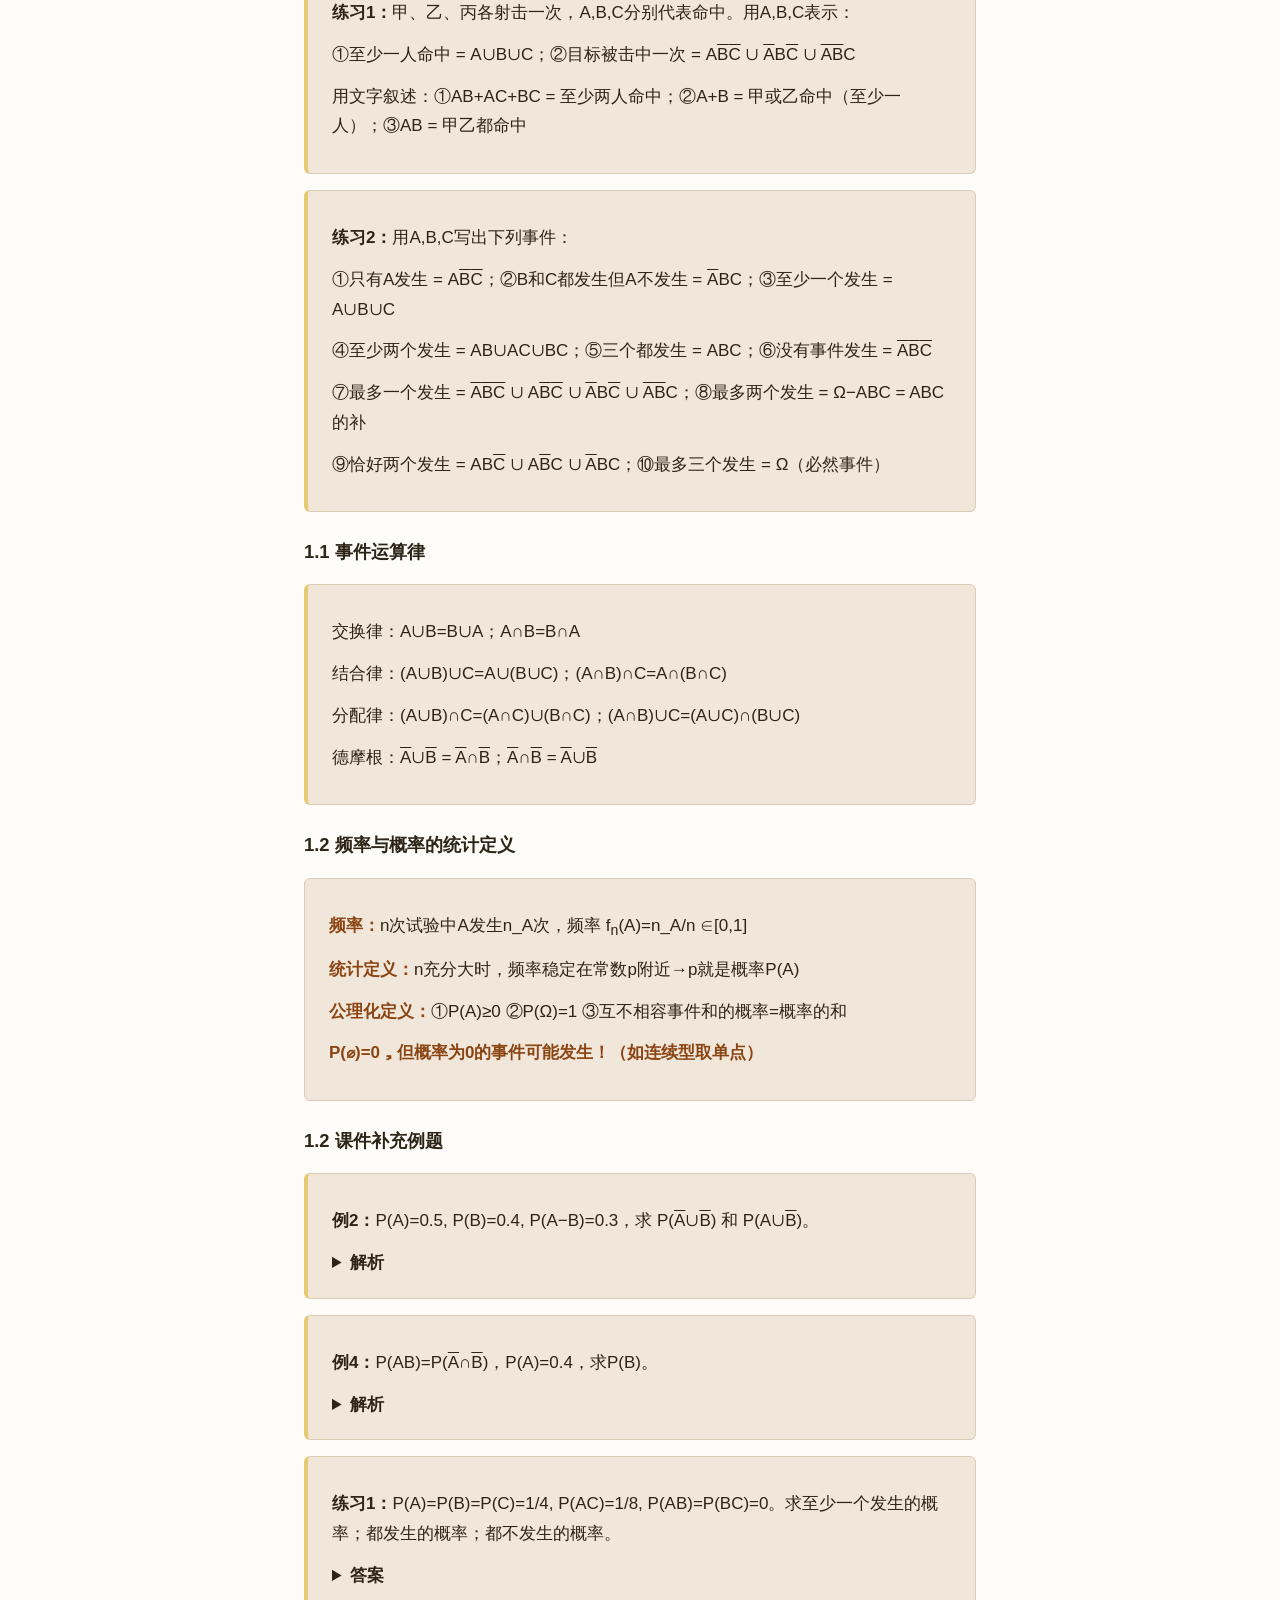
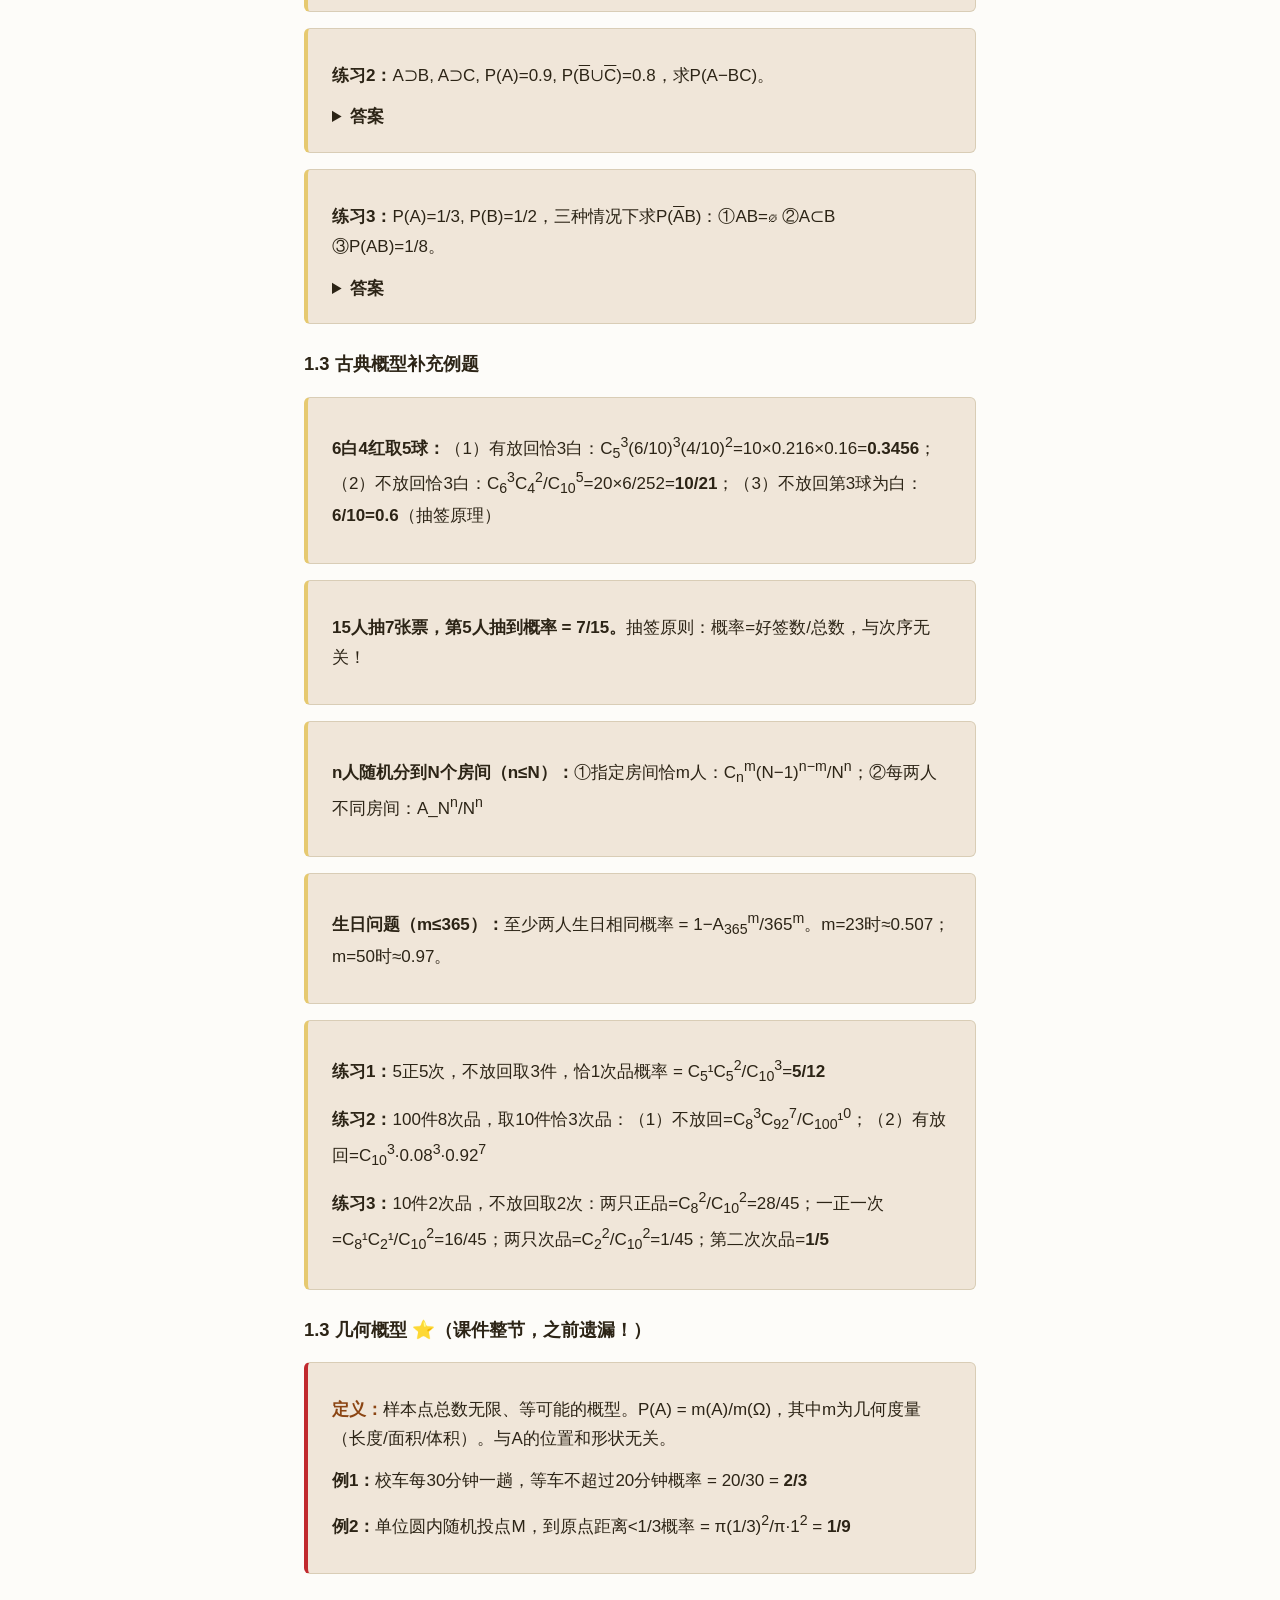
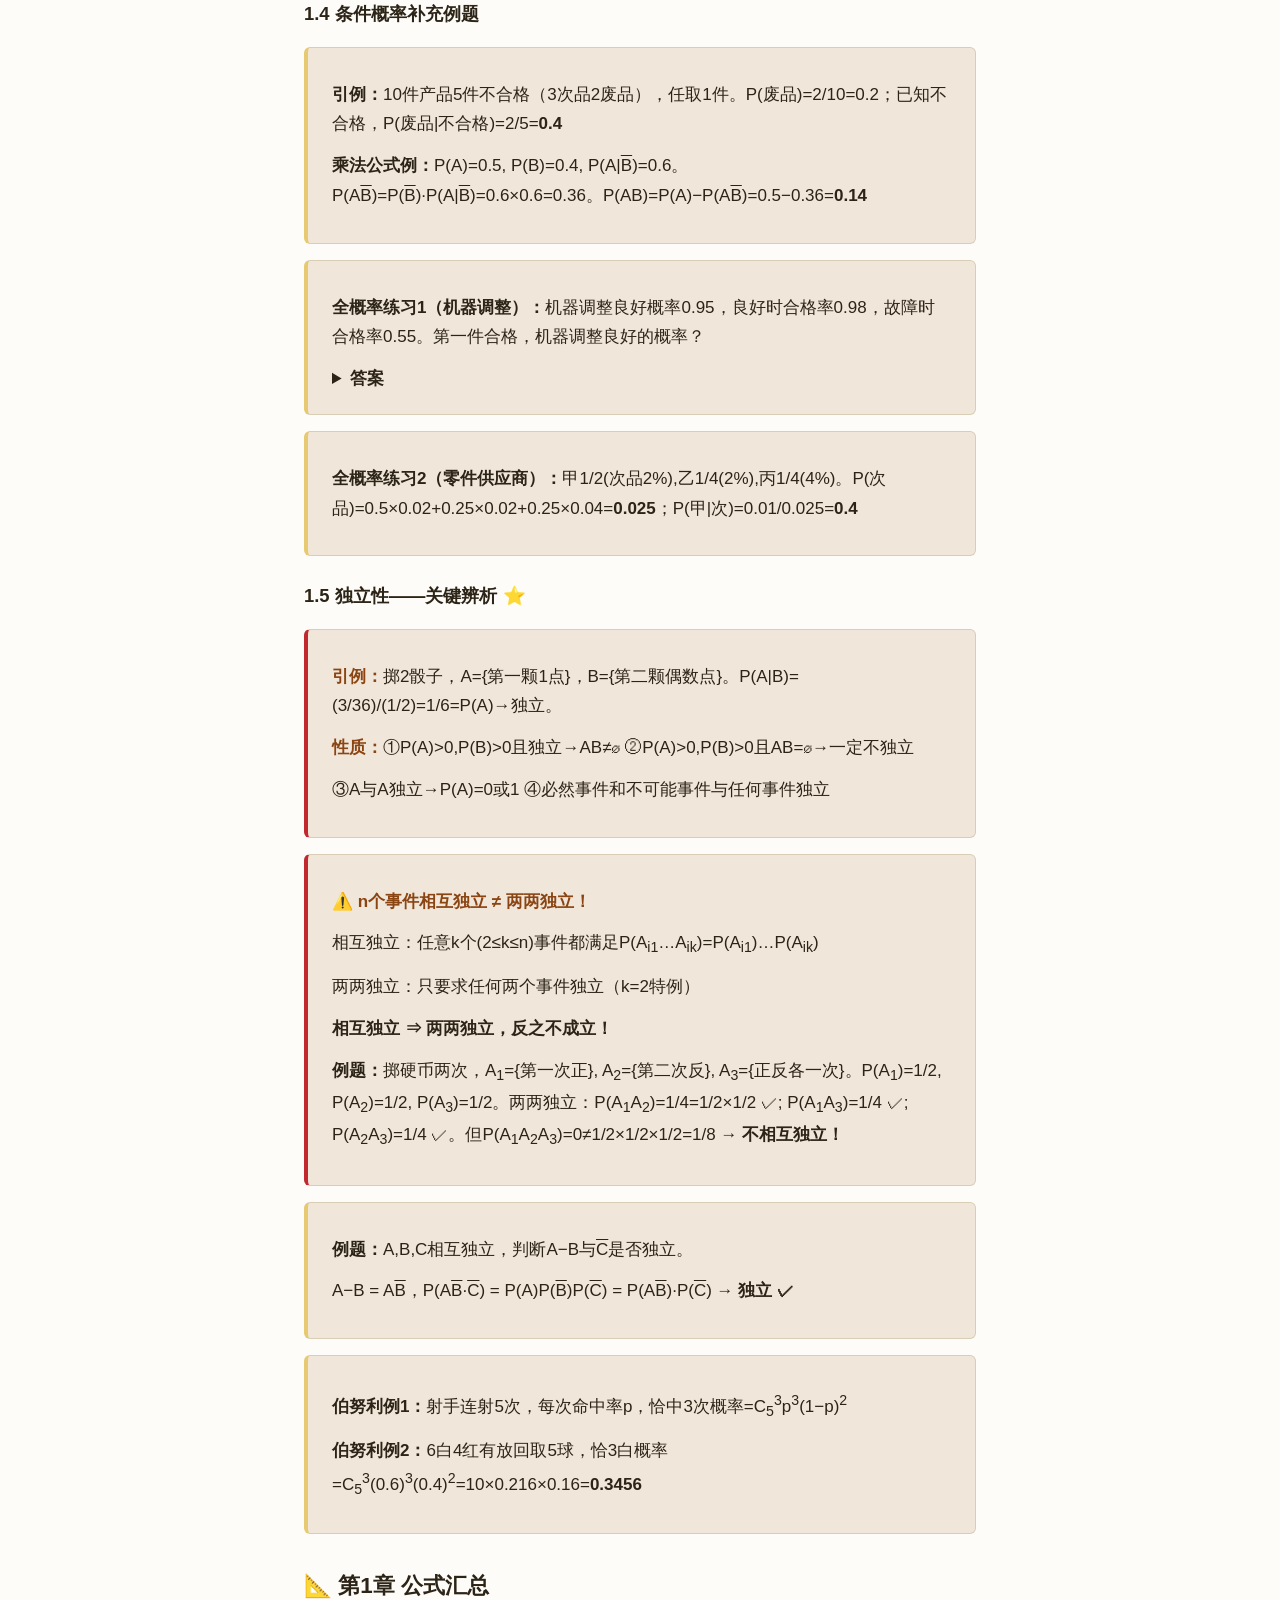
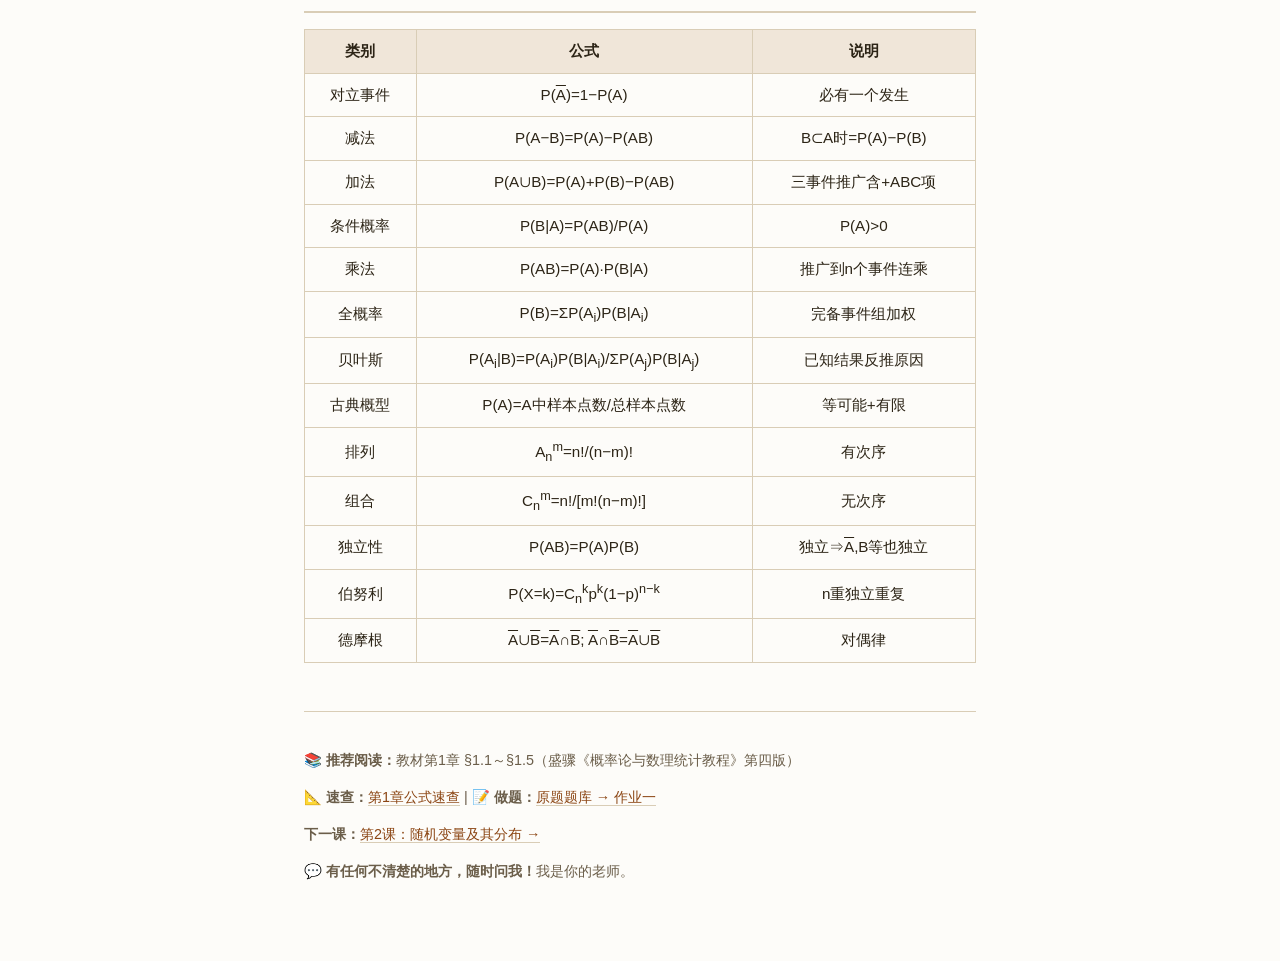
==== commit bf55d1f5: "删除AI助手相关所有文件(ai-chat.js/ai-assistant.html/study-mode.html)，恢复干净课程版本" ====
--- a/lessons/0001-random-events.html
+++ b/lessons/0001-random-events.html
@@ -290,7 +290,7 @@
 </div>
 
 <div class="warning">
-  <strong>易错：</strong>互斥 ≠ 独立！互斥是AB=∅，独立是P(AB)=P(A)P(B)。如果P(A)&gt;0且P(B)&gt;0，则互斥一定不独立！
+  <strong>易错：</strong>互斥 ≠ 独立！互斥是AB=∅，独立是P(AB)=P(A)P(B)。如果P(A)>0且P(B)>0，则互斥一定不独立！
 </div>
 
 <details class="proof-block">
@@ -635,6 +635,5 @@
 }
 </script>
 
-<a class="ai-float" href="../reference/ai-assistant.html" title="点我问问题" target="_blank">🤖</a>
 </body>
 </html>
--- a/assets/style.css
+++ b/assets/style.css
@@ -165,30 +165,6 @@
 }
 
 /* Print styles */
-/* Floating AI assistant button */
-.ai-float {
-  position: fixed;
-  bottom: 1.5rem;
-  right: 1.5rem;
-  width: 56px;
-  height: 56px;
-  border-radius: 50%;
-  background: var(--accent);
-  color: white;
-  border: none;
-  font-size: 1.5rem;
-  cursor: pointer;
-  box-shadow: 0 3px 12px rgba(0,0,0,0.2);
-  z-index: 999;
-  display: flex;
-  align-items: center;
-  justify-content: center;
-  text-decoration: none;
-  transition: transform 0.15s;
-}
-.ai-float:hover { transform: scale(1.1); }
-@media print { .ai-float { display: none; } }
-
 @media print {
   body { font-size: 12pt; max-width: 100%; padding: 0; }
   .quiz, .tip, .warning { break-inside: avoid; }
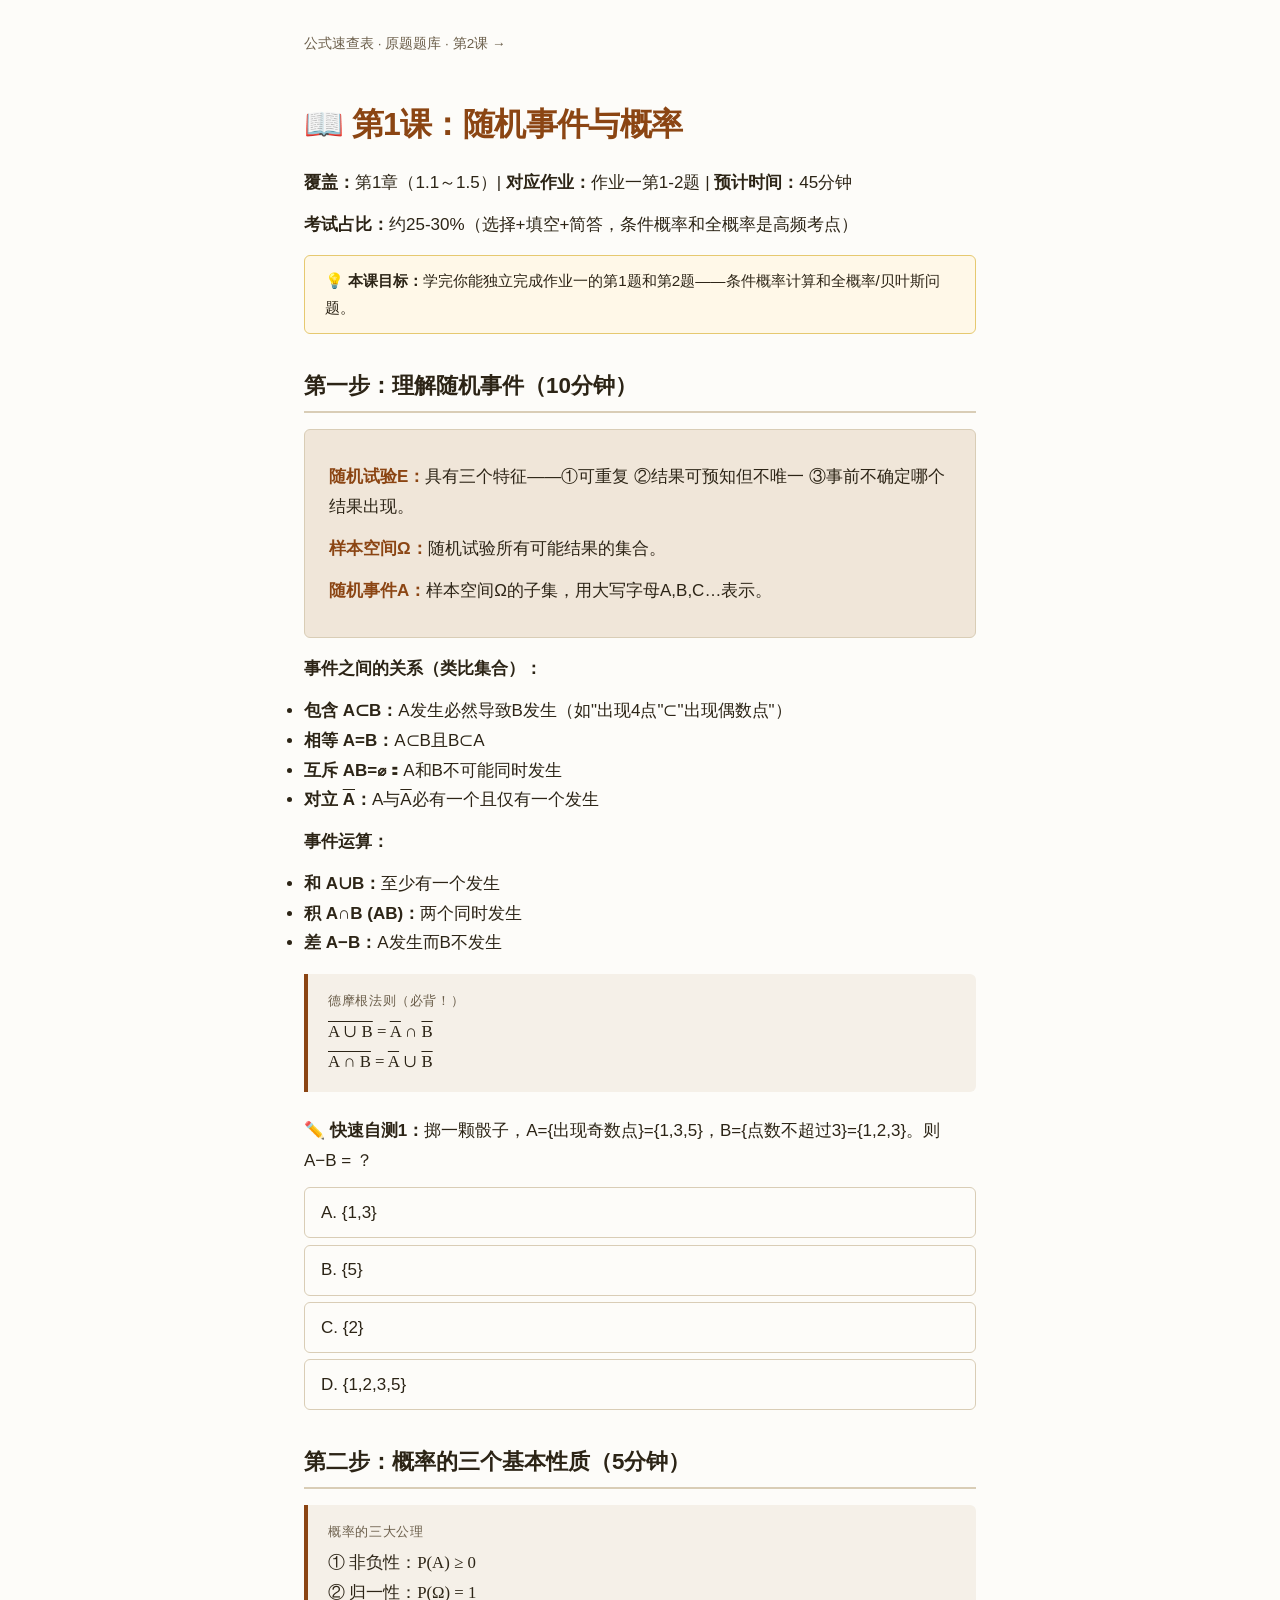
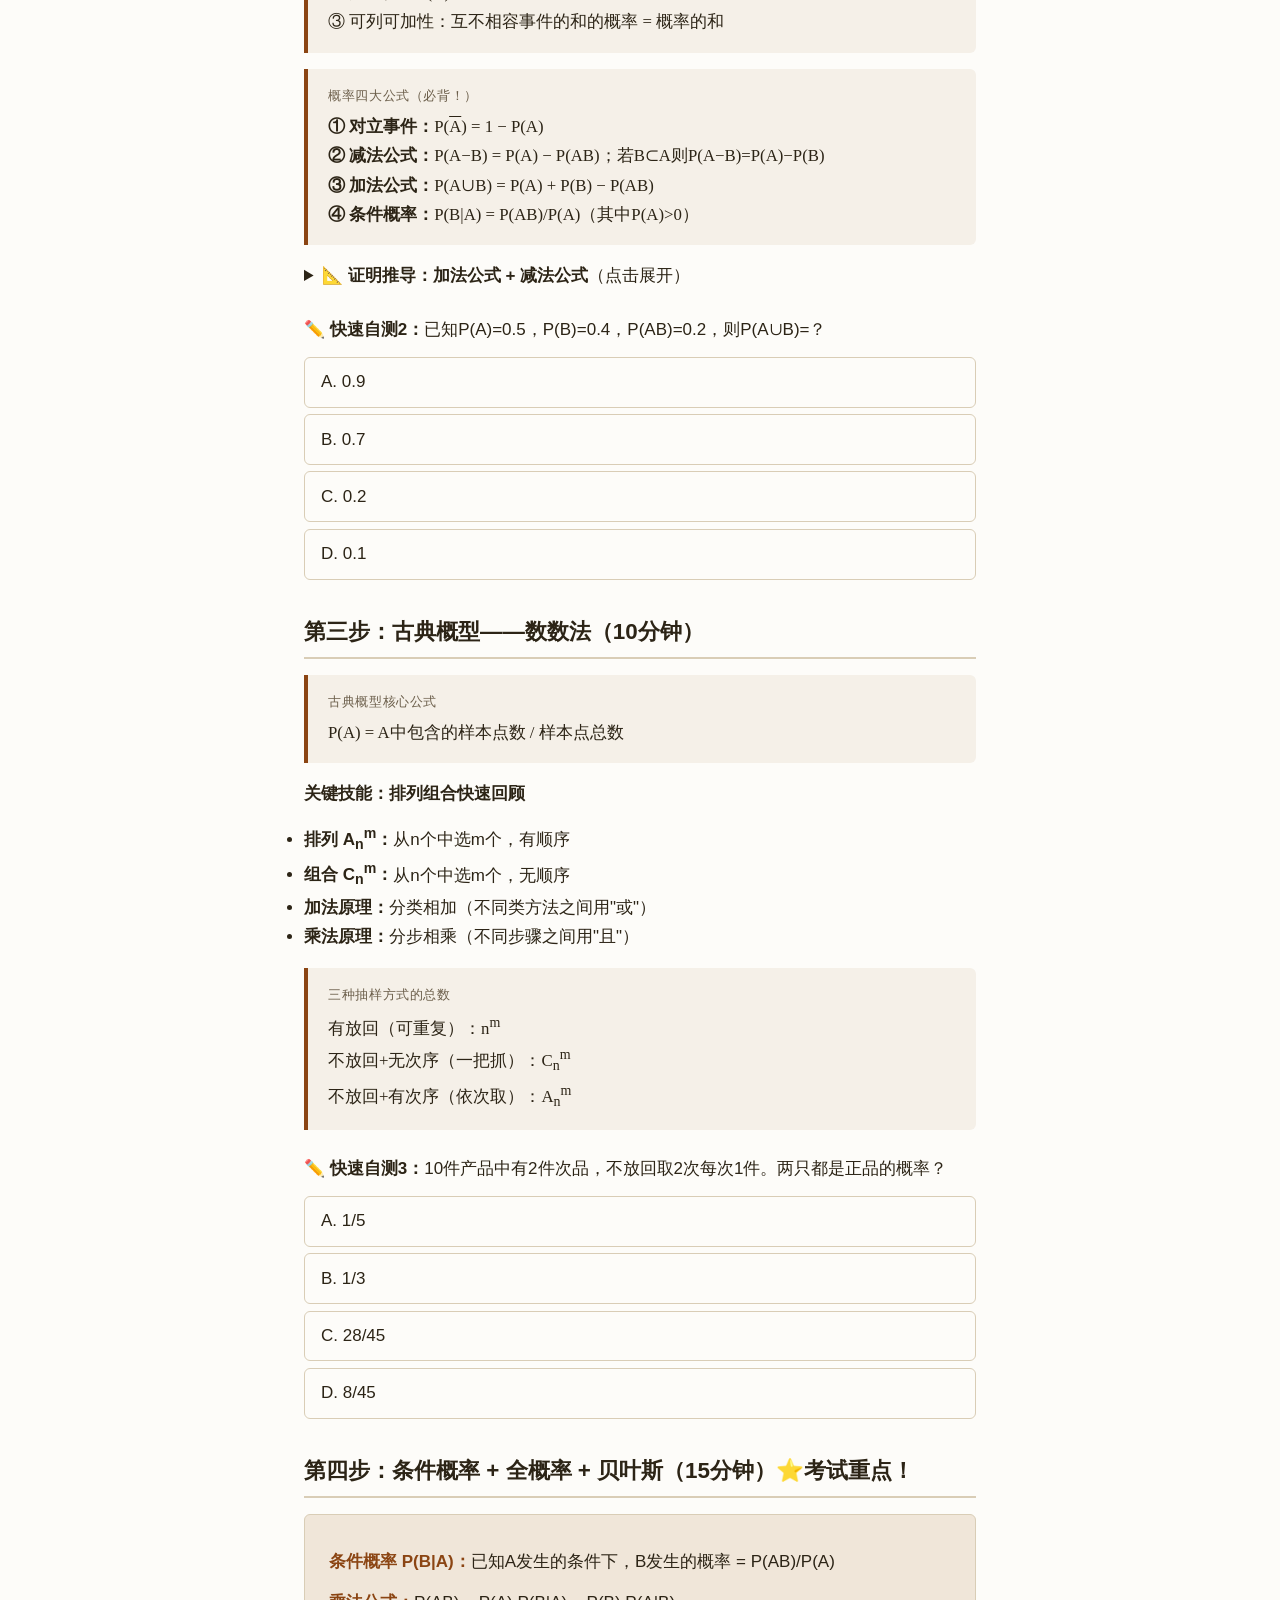
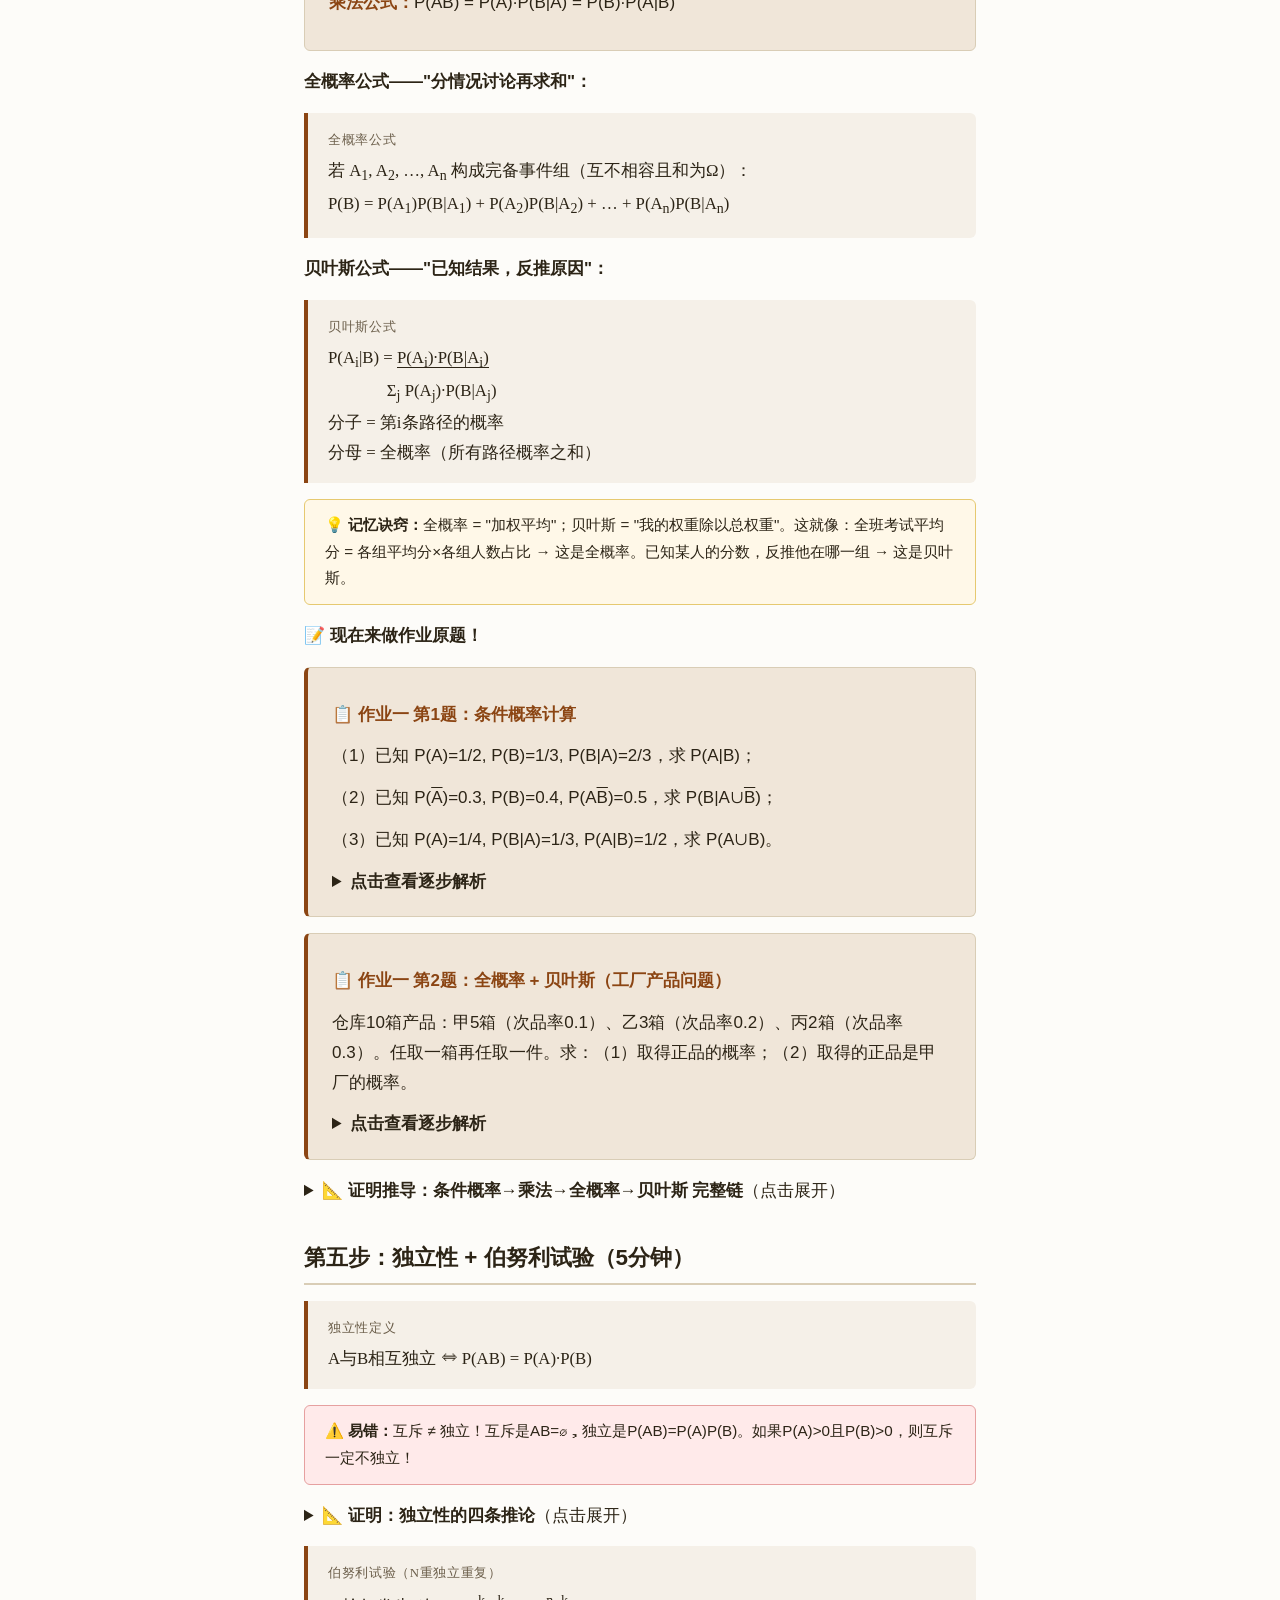
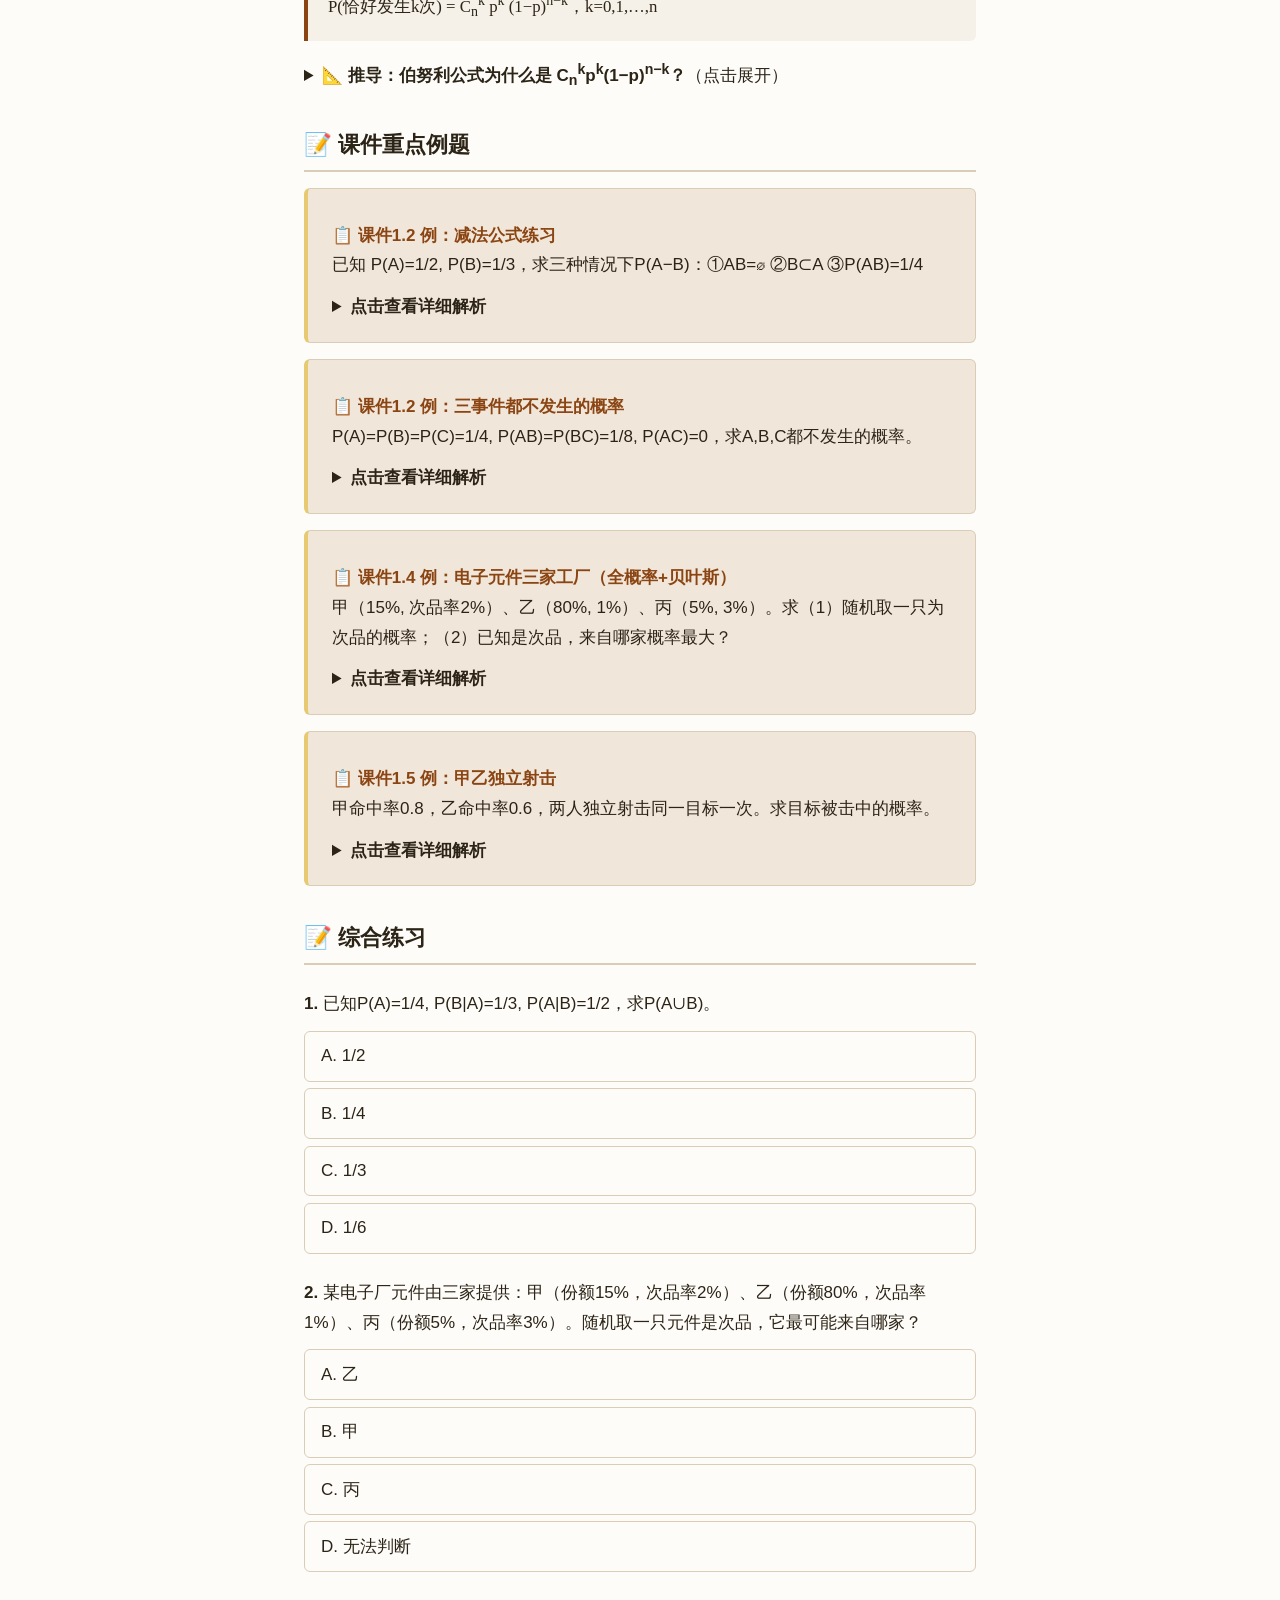
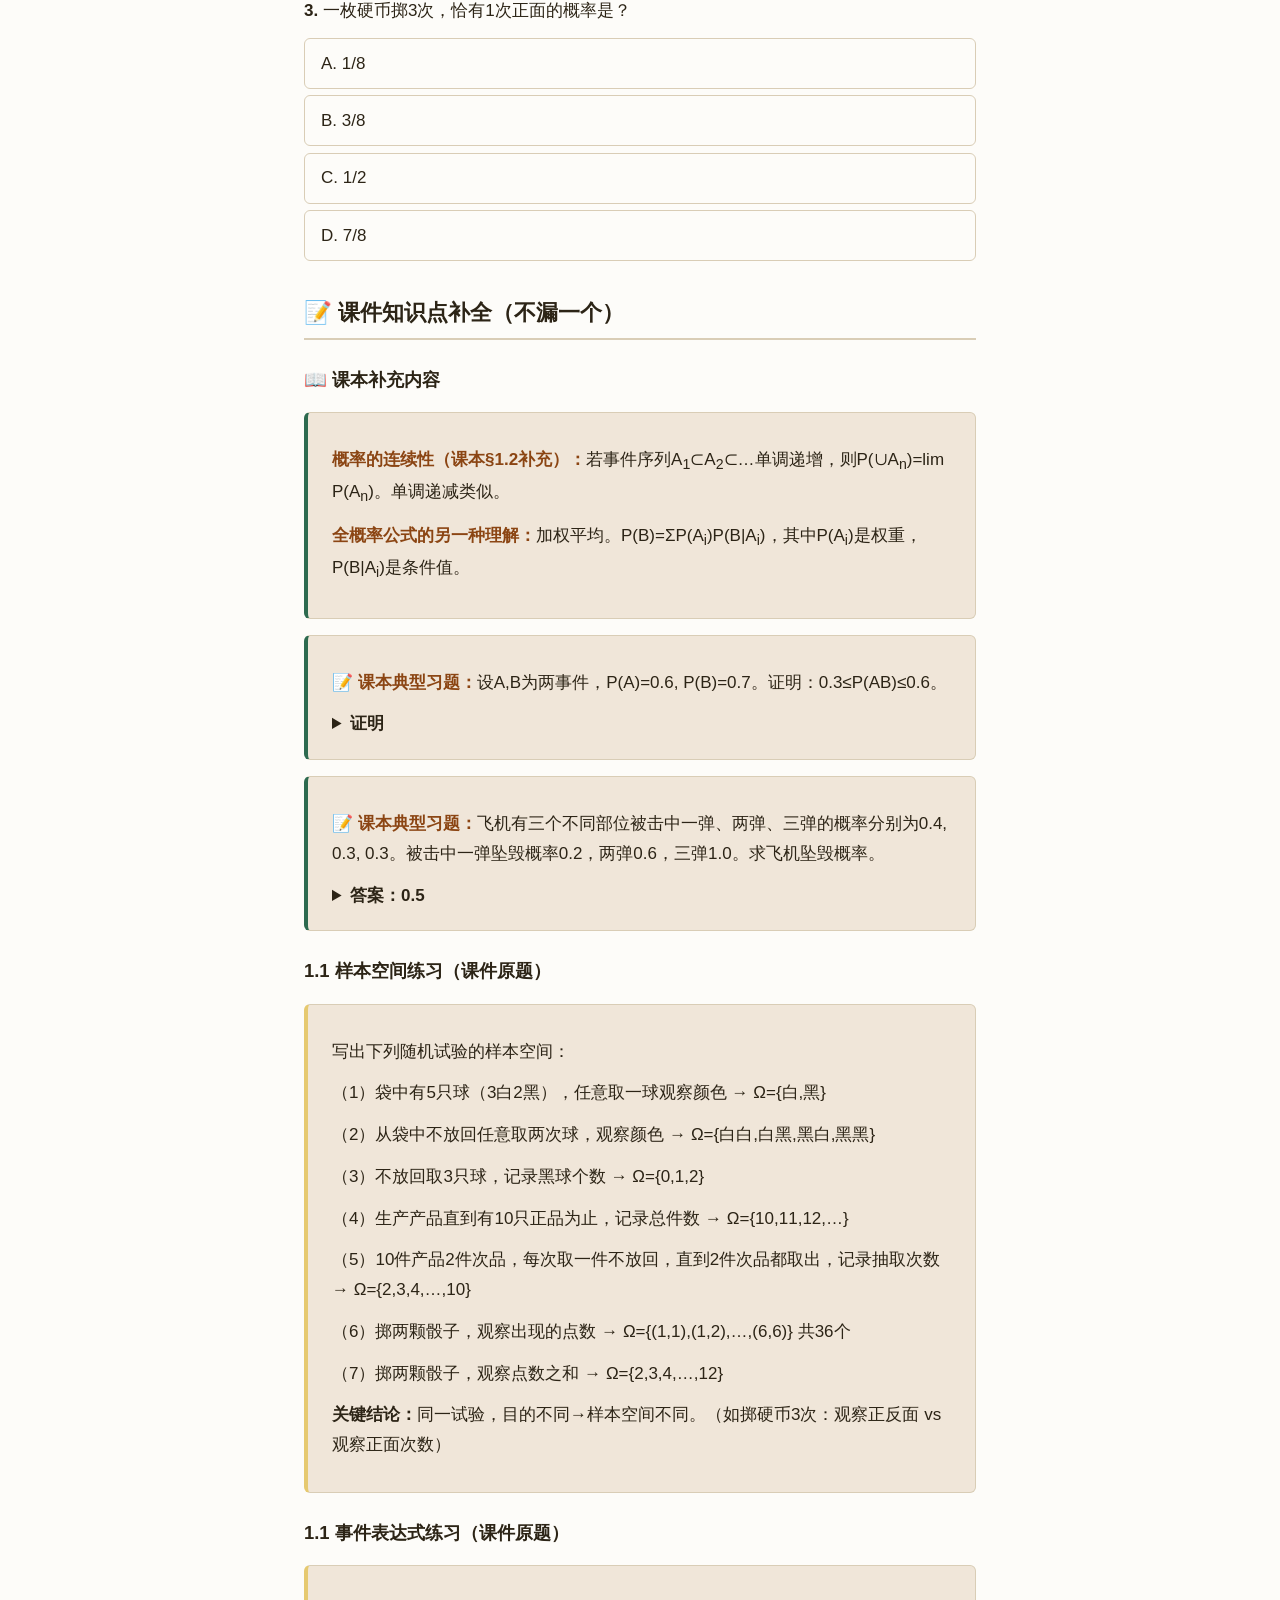
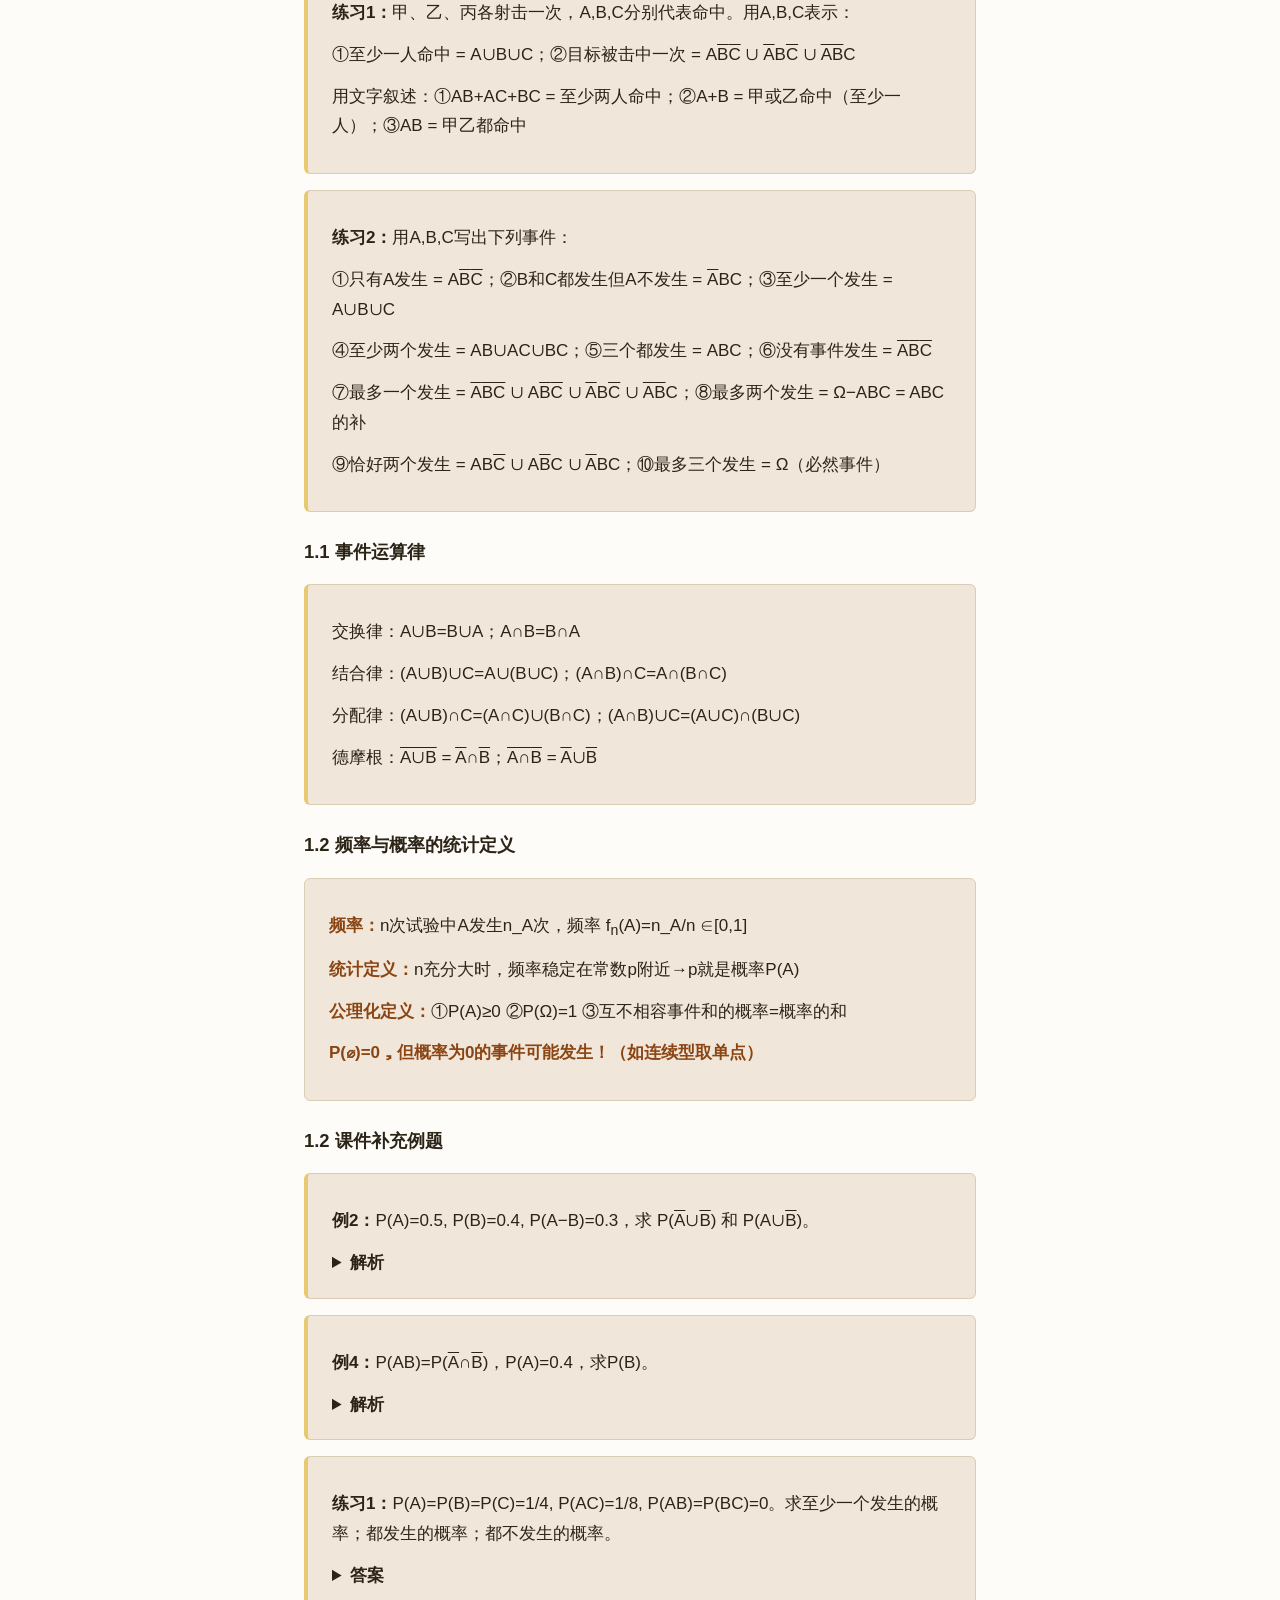
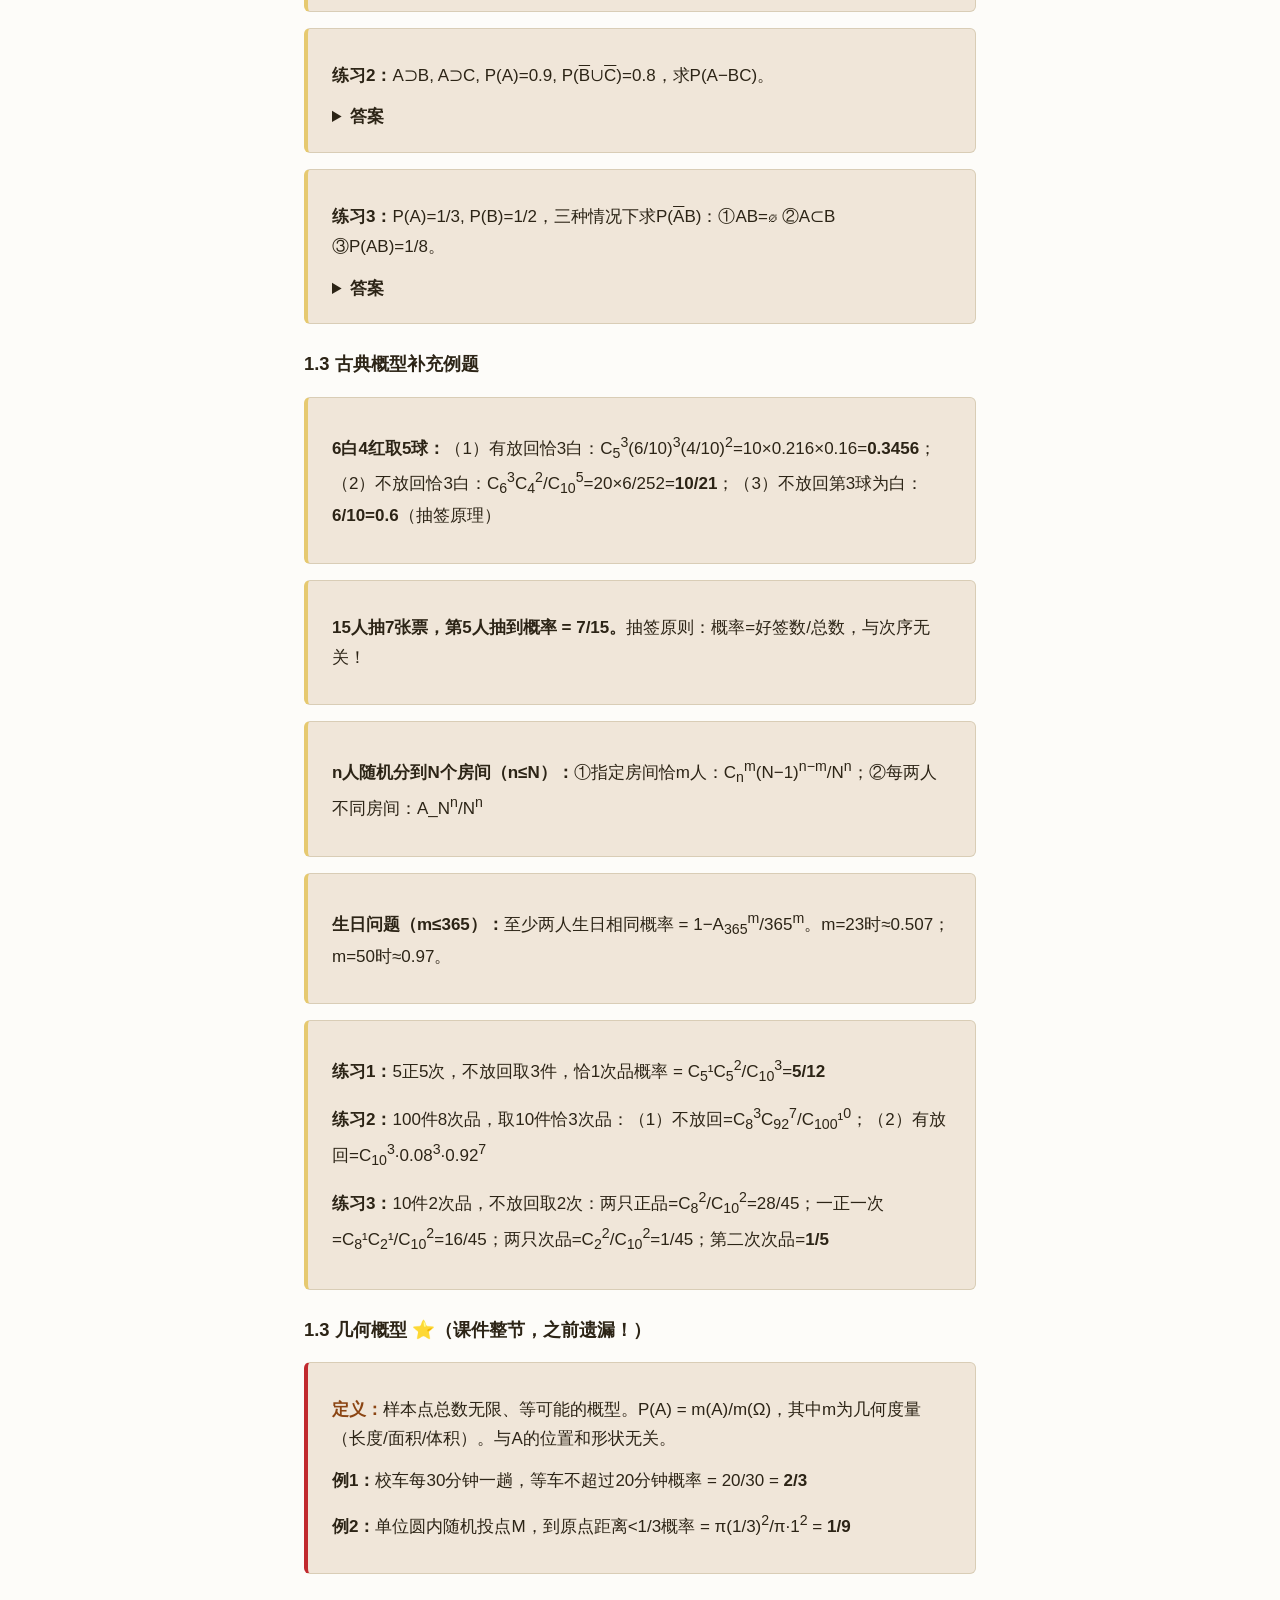
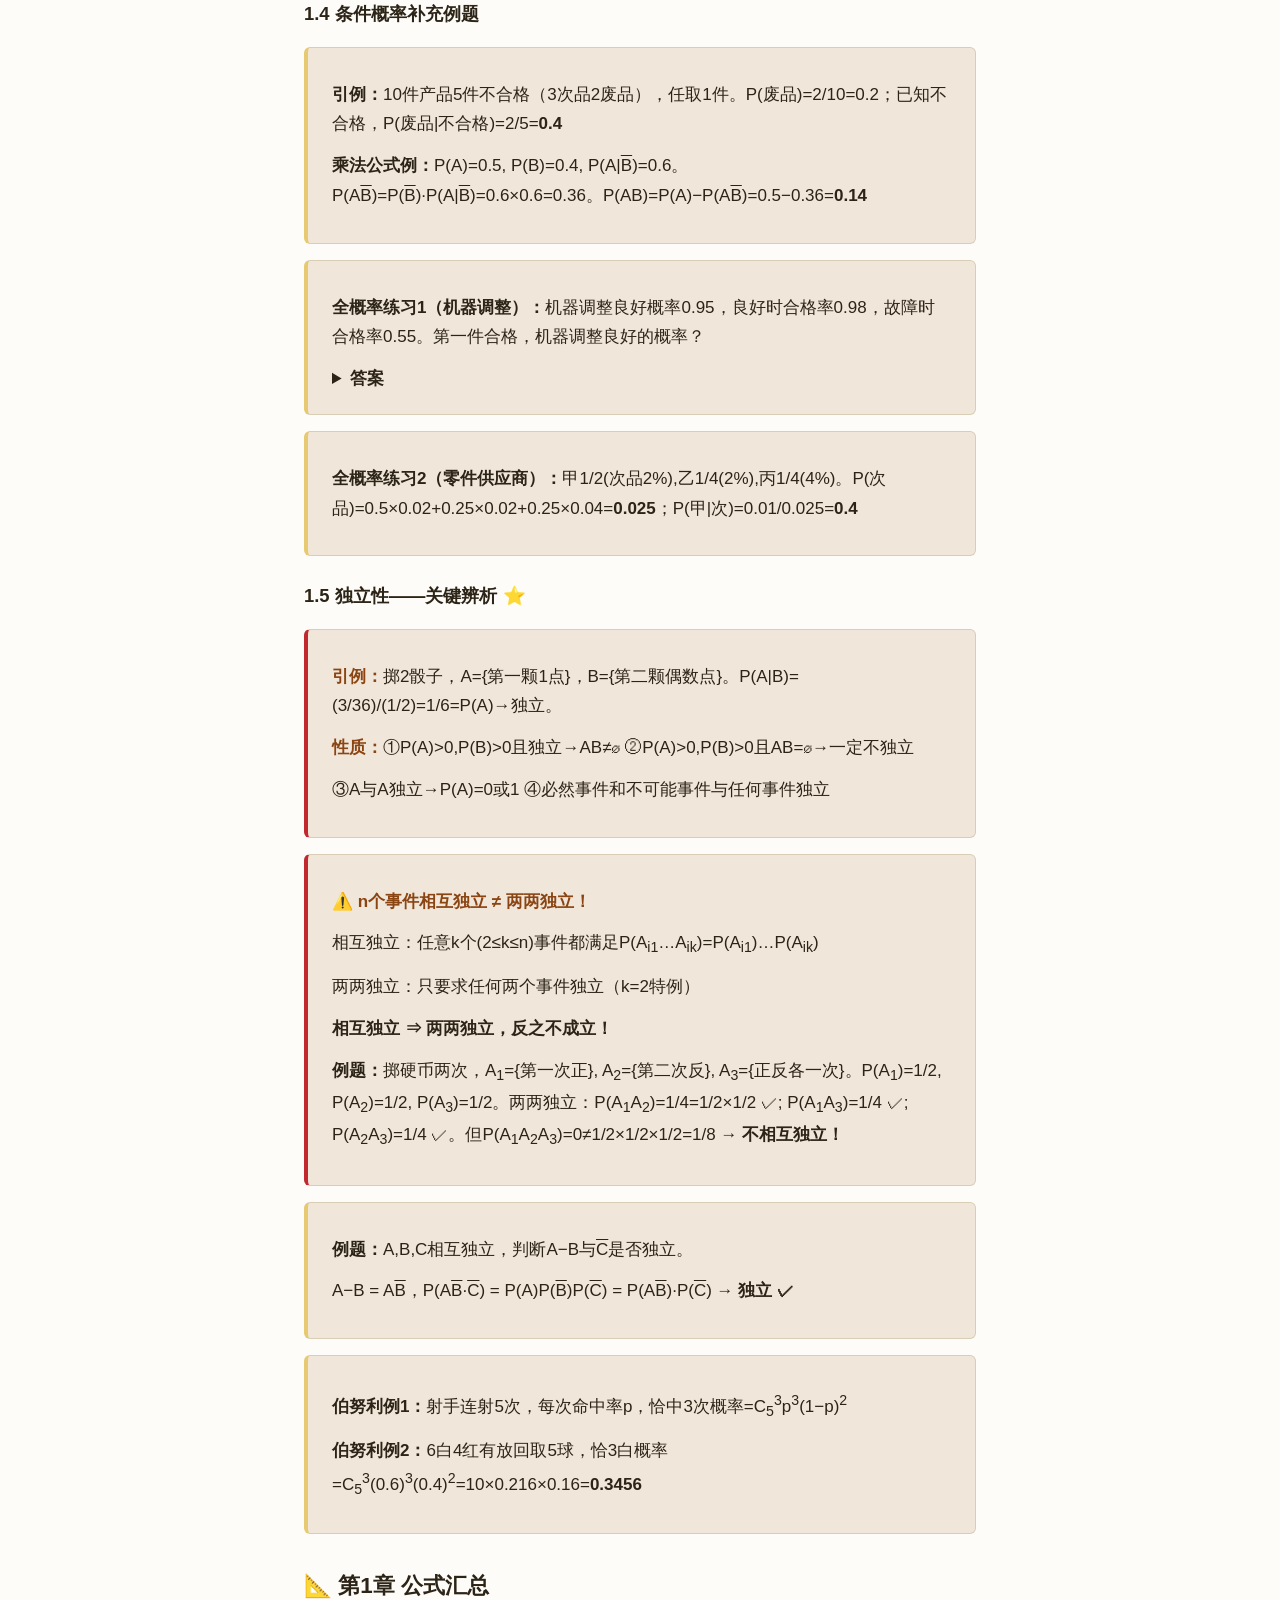
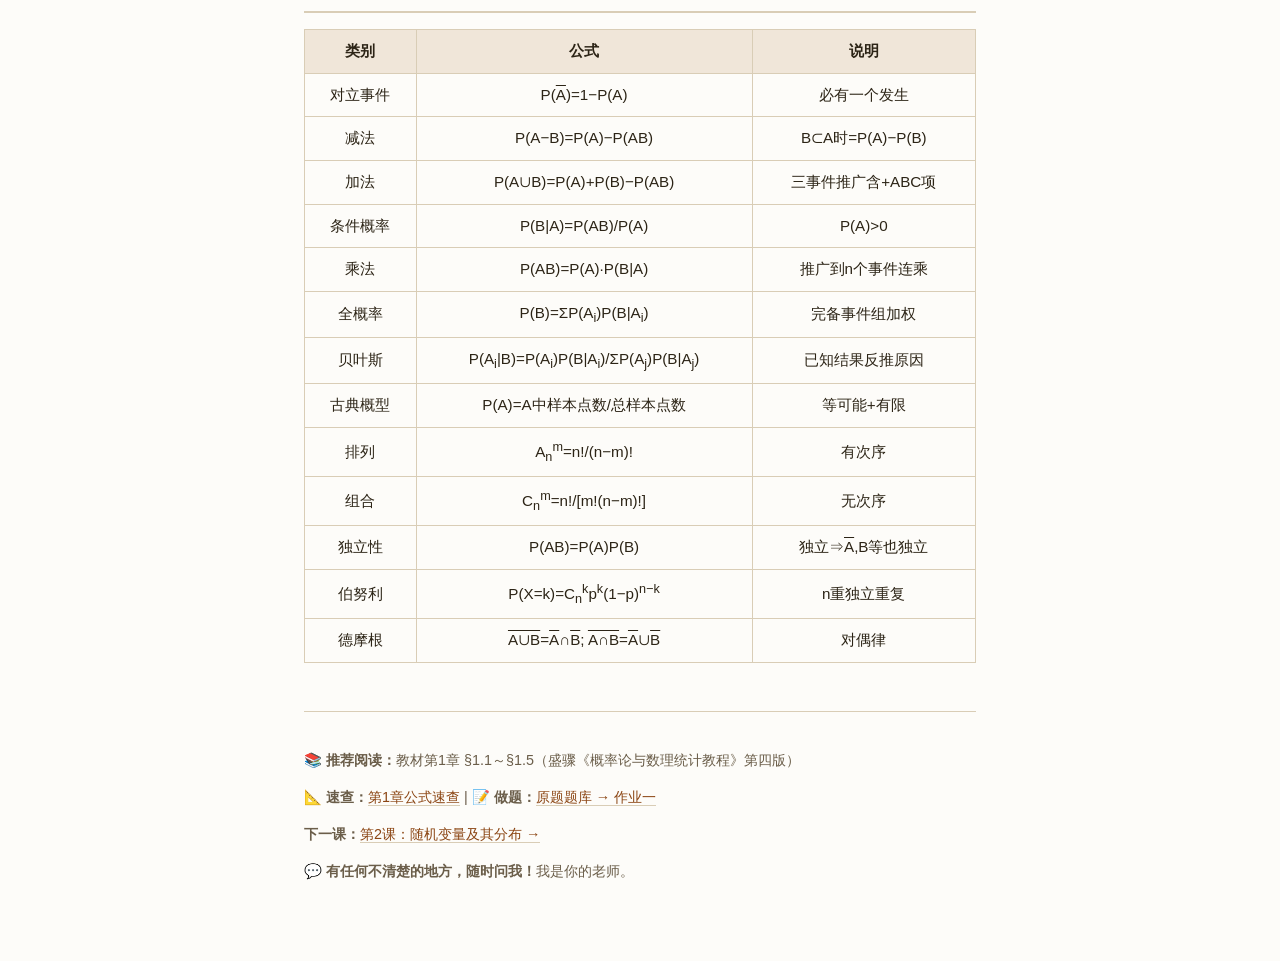
==== commit 1b46ed4d: "修复德摩根定律补集横线未覆盖整个表达式的问题" ====
--- a/lessons/0001-random-events.html
+++ b/lessons/0001-random-events.html
@@ -493,7 +493,7 @@
 <p>交换律：A∪B=B∪A；A∩B=B∩A</p>
 <p>结合律：(A∪B)∪C=A∪(B∪C)；(A∩B)∩C=A∩(B∩C)</p>
 <p>分配律：(A∪B)∩C=(A∩C)∪(B∩C)；(A∩B)∪C=(A∪C)∩(B∪C)</p>
-<p>德摩根：<span style="text-decoration:overline">A</span>∪<span style="text-decoration:overline">B</span> = <span style="text-decoration:overline">A</span>∩<span style="text-decoration:overline">B</span>；<span style="text-decoration:overline">A</span>∩<span style="text-decoration:overline">B</span> = <span style="text-decoration:overline">A</span>∪<span style="text-decoration:overline">B</span></p>
+<p>德摩根：<span style="text-decoration:overline">A∪B</span> = <span style="text-decoration:overline">A</span>∩<span style="text-decoration:overline">B</span>；<span style="text-decoration:overline">A∩B</span> = <span style="text-decoration:overline">A</span>∪<span style="text-decoration:overline">B</span></p>
 </div>
 
 <h3>1.2 频率与概率的统计定义</h3>
@@ -603,7 +603,7 @@
 <tr><td>组合</td><td>C<sub>n</sub><sup>m</sup>=n!/[m!(n−m)!]</td><td>无次序</td></tr>
 <tr><td>独立性</td><td>P(AB)=P(A)P(B)</td><td>独立⇒<span style="text-decoration:overline">A</span>,B等也独立</td></tr>
 <tr><td>伯努利</td><td>P(X=k)=C<sub>n</sub><sup>k</sup>p<sup>k</sup>(1−p)<sup>n</sup><sup>−</sup><sup>k</sup></td><td>n重独立重复</td></tr>
-<tr><td>德摩根</td><td><span style="text-decoration:overline">A</span>∪<span style="text-decoration:overline">B</span>=<span style="text-decoration:overline">A</span>∩<span style="text-decoration:overline">B</span>; <span style="text-decoration:overline">A</span>∩<span style="text-decoration:overline">B</span>=<span style="text-decoration:overline">A</span>∪<span style="text-decoration:overline">B</span></td><td>对偶律</td></tr>
+<tr><td>德摩根</td><td><span style="text-decoration:overline">A∪B</span>=<span style="text-decoration:overline">A</span>∩<span style="text-decoration:overline">B</span>; <span style="text-decoration:overline">A∩B</span>=<span style="text-decoration:overline">A</span>∪<span style="text-decoration:overline">B</span></td><td>对偶律</td></tr>
 </table>
 
 <div class="lesson-footer">
